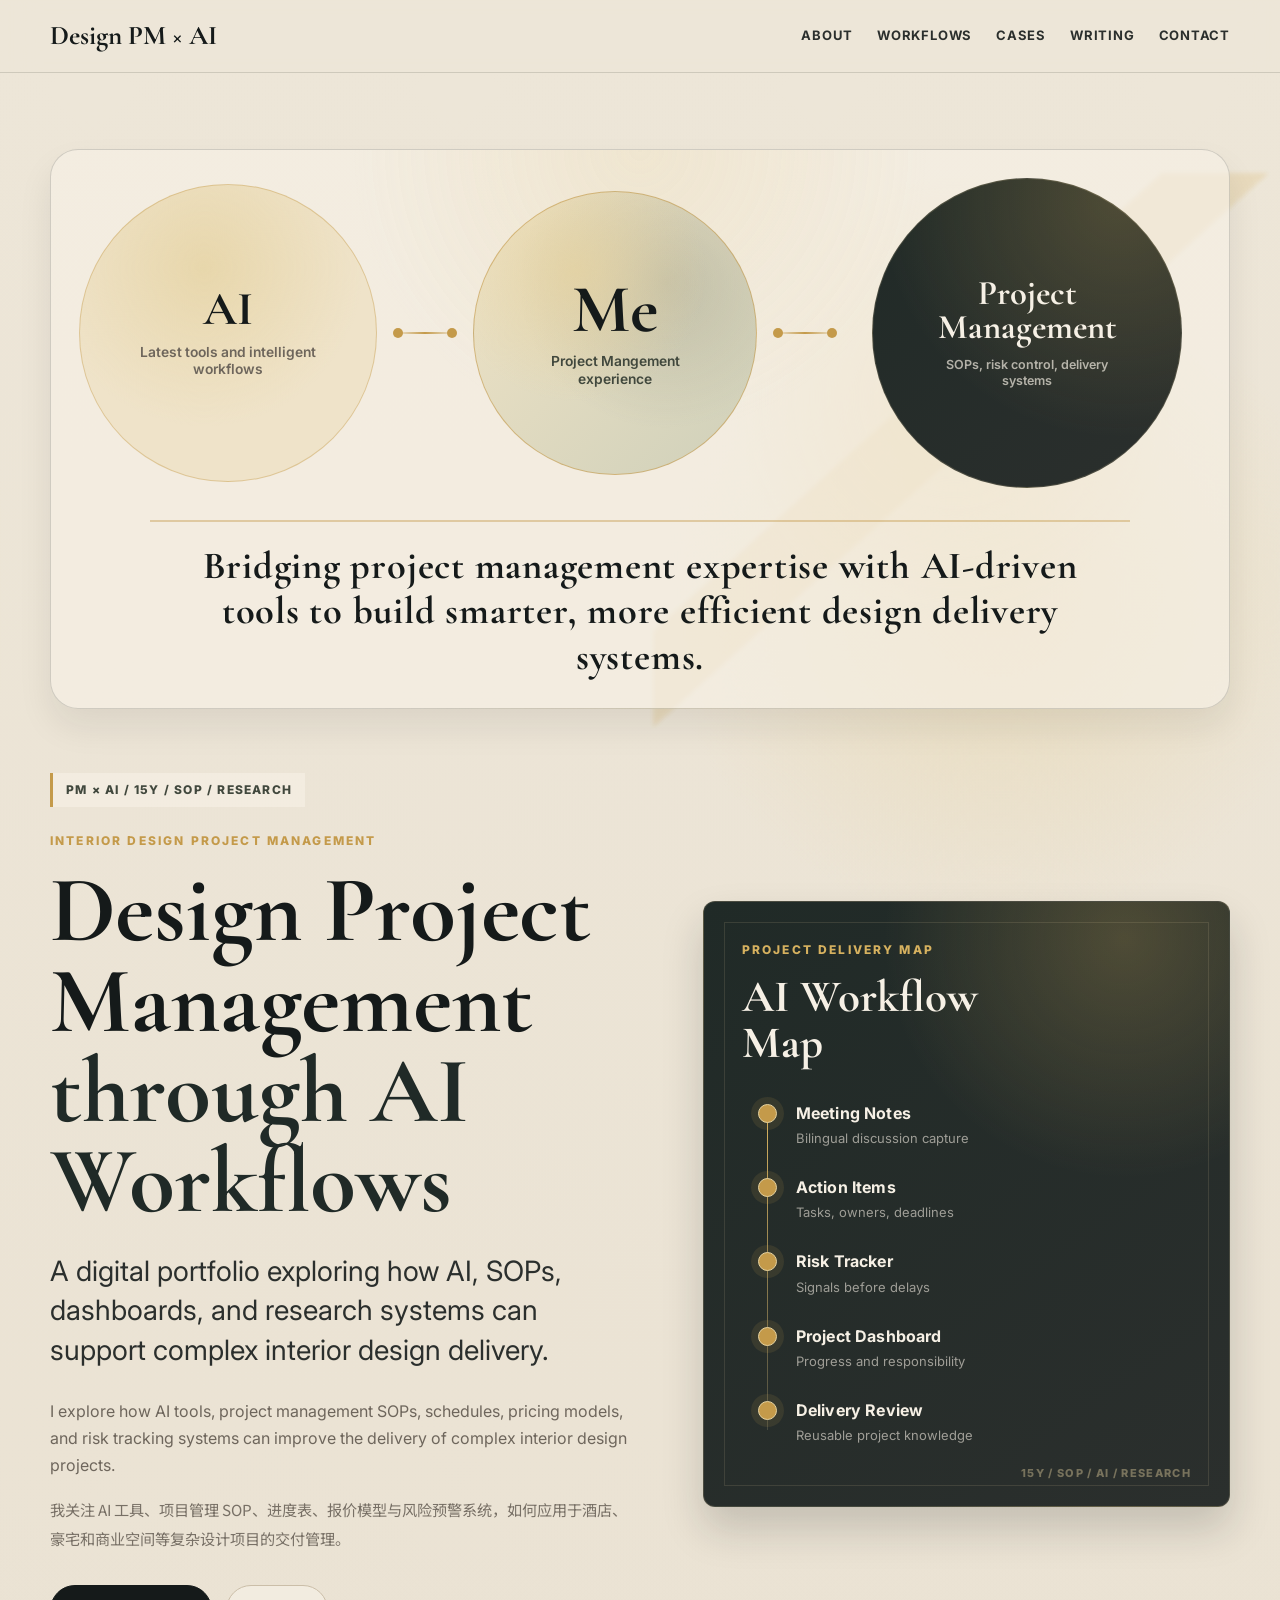
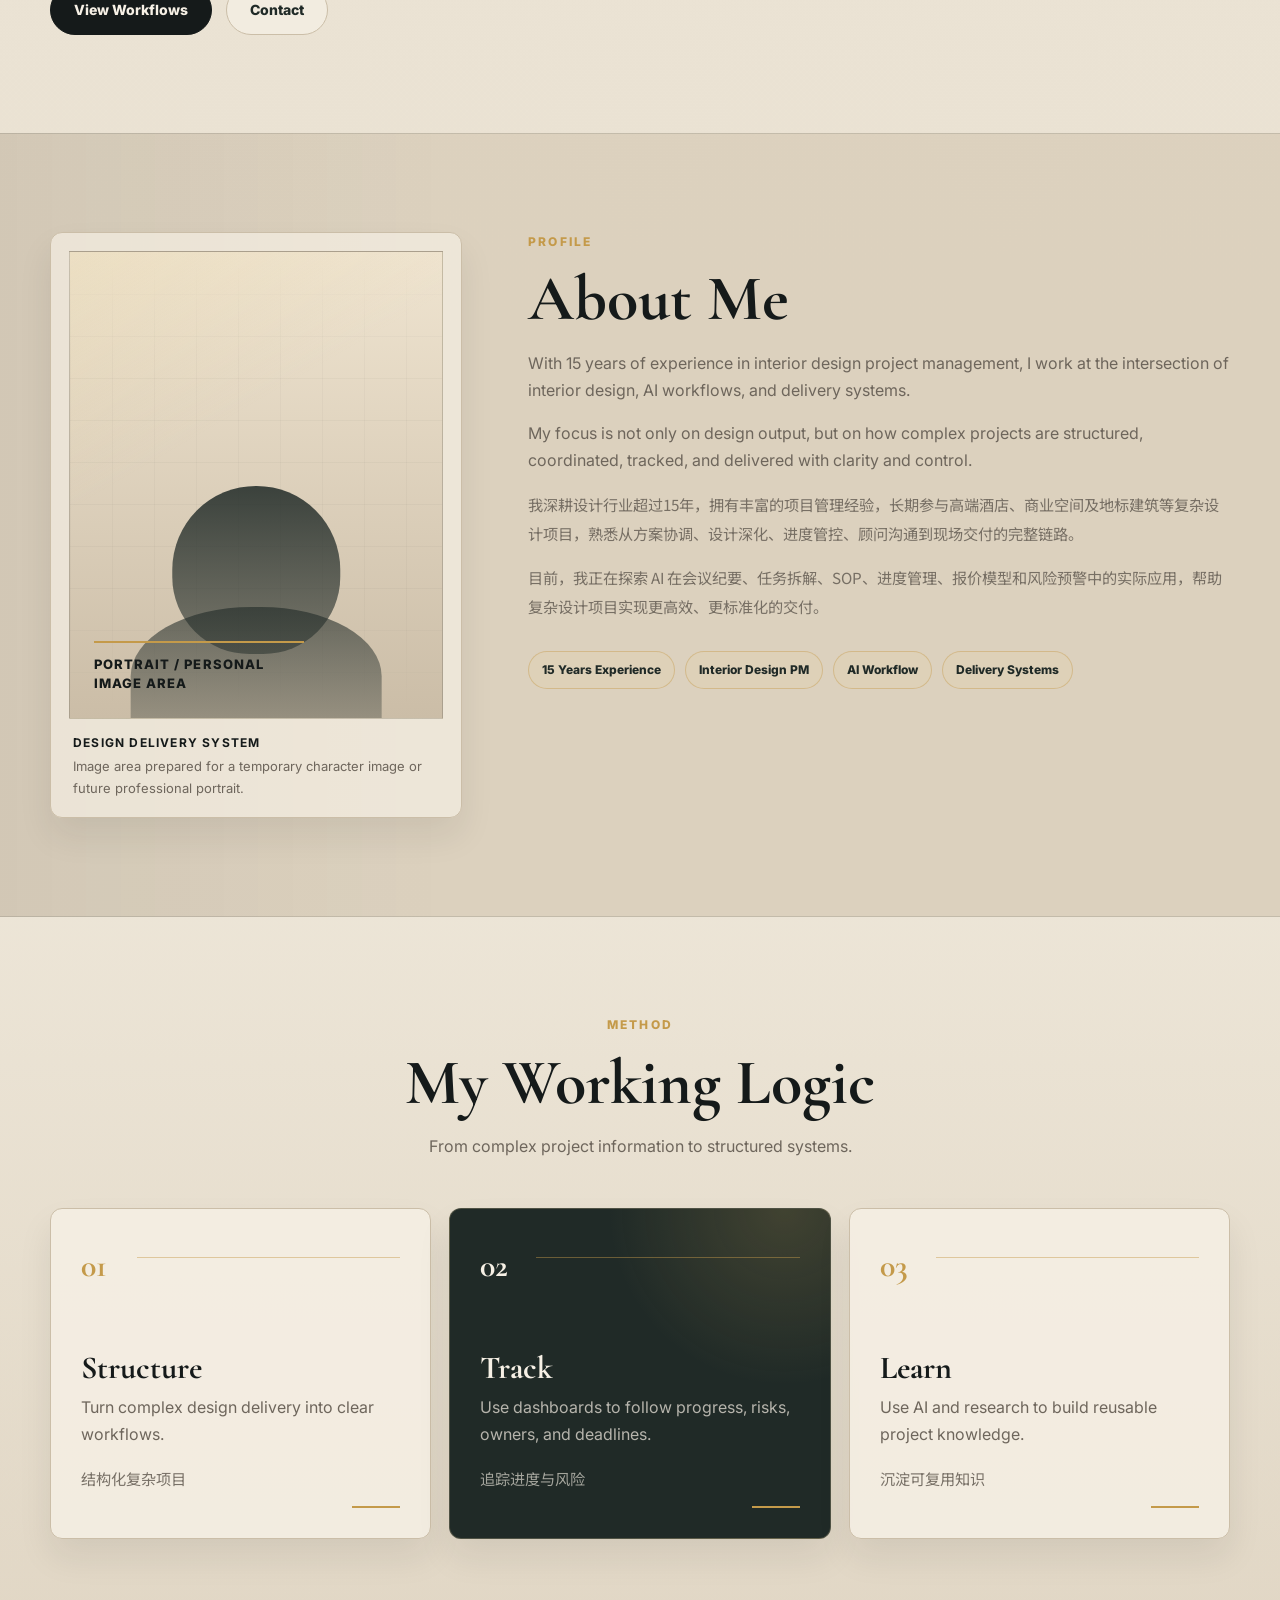
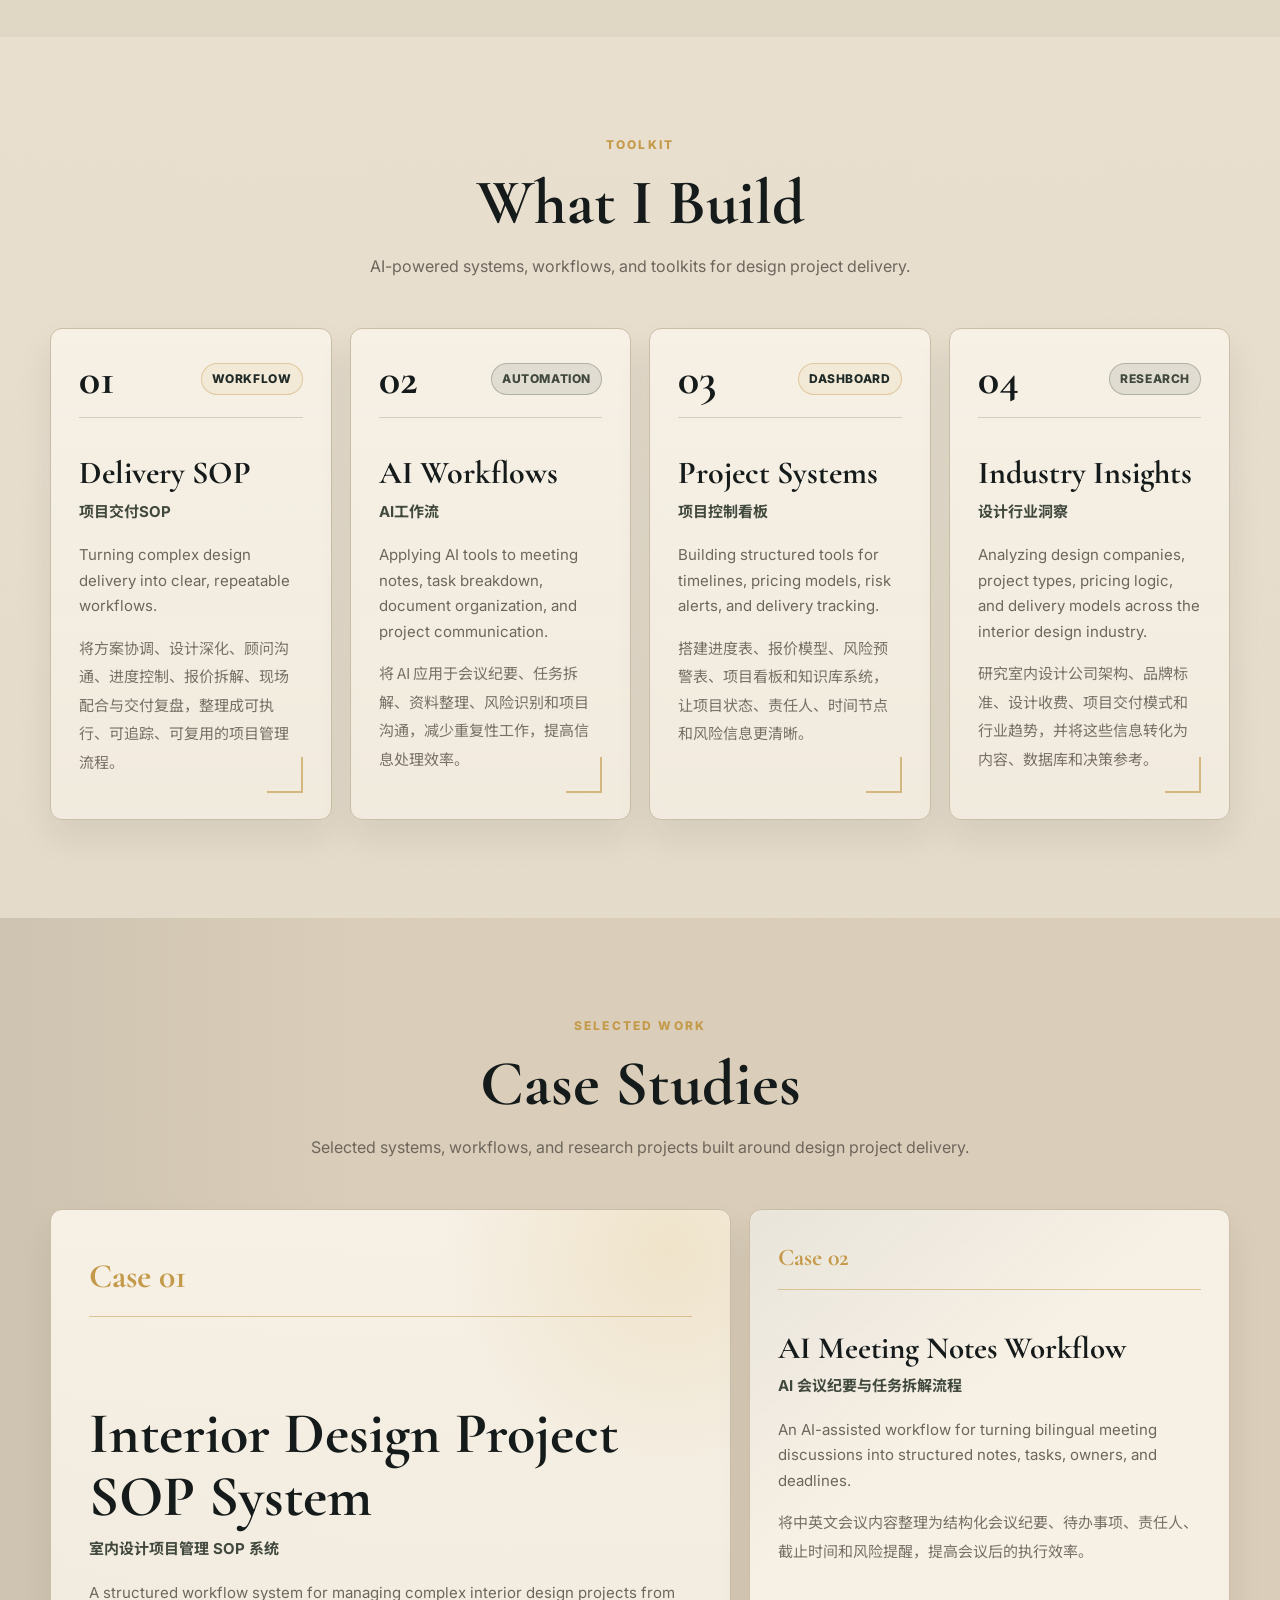
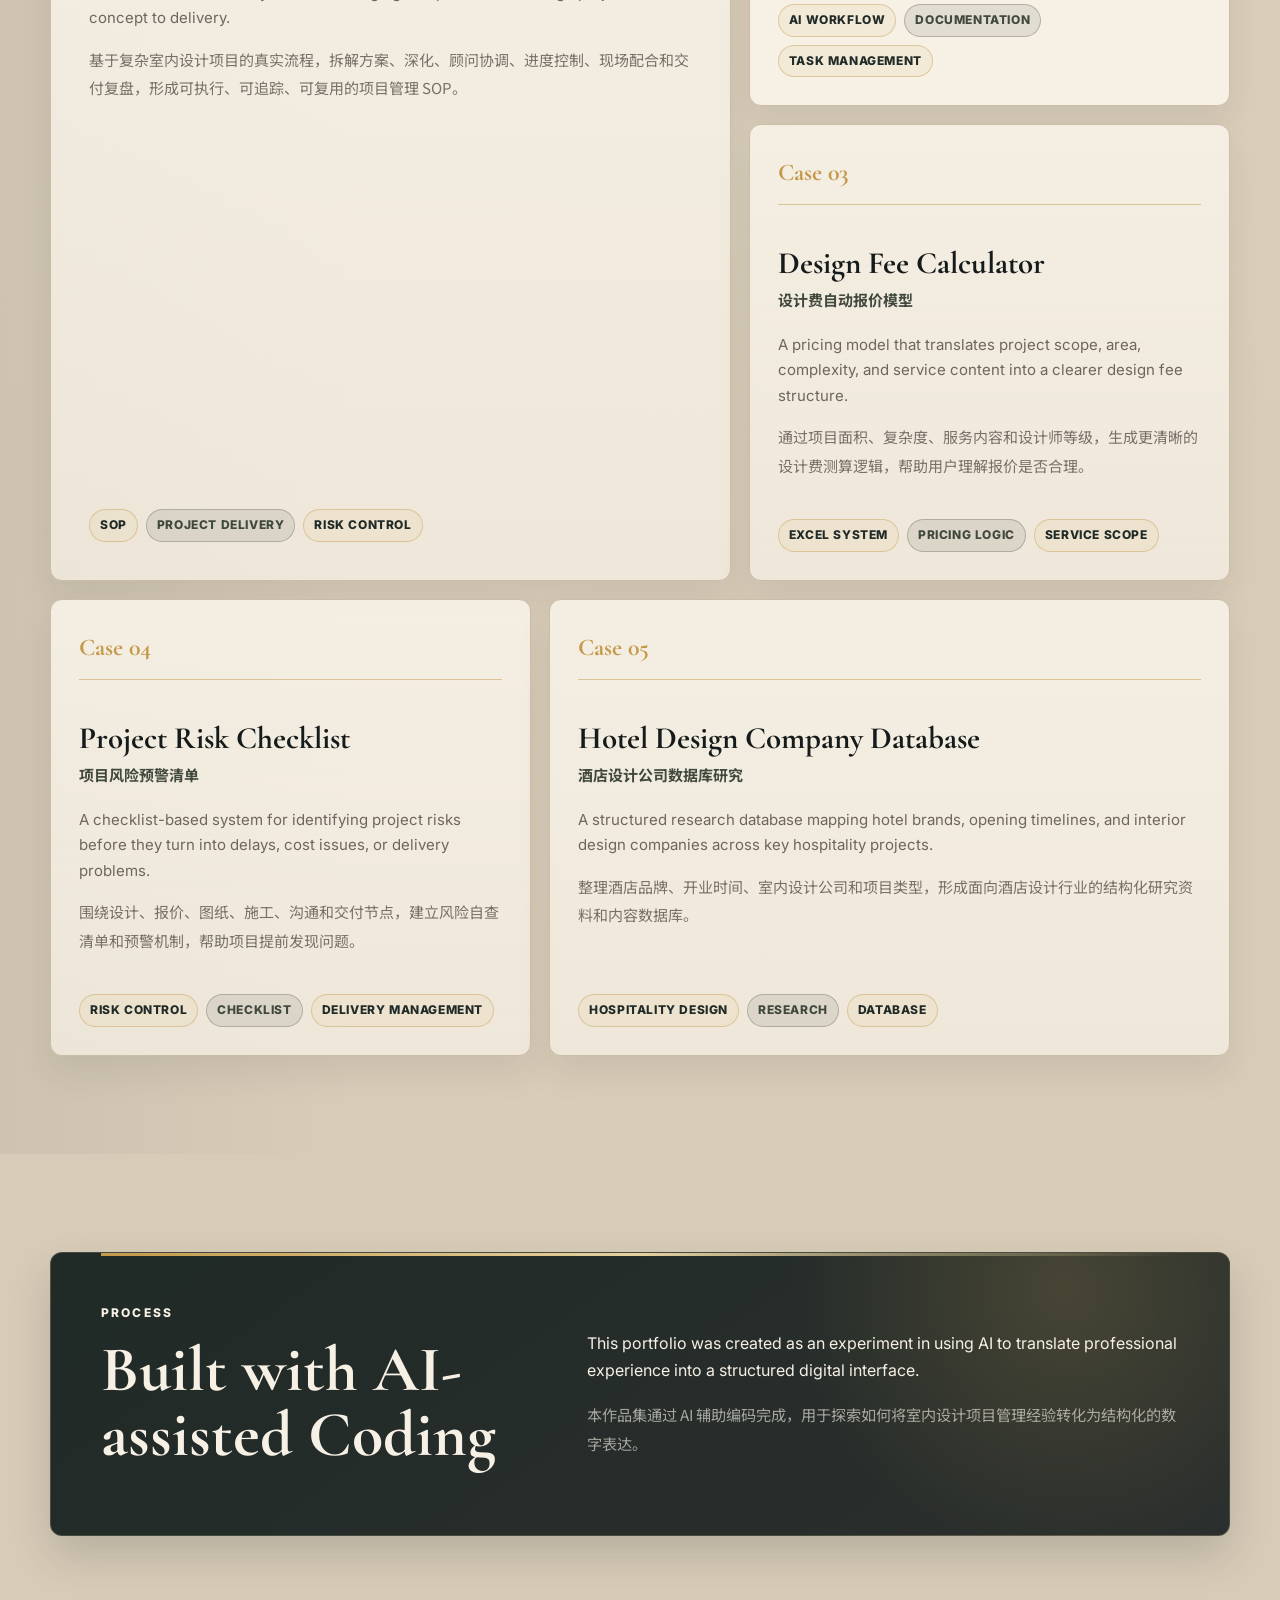
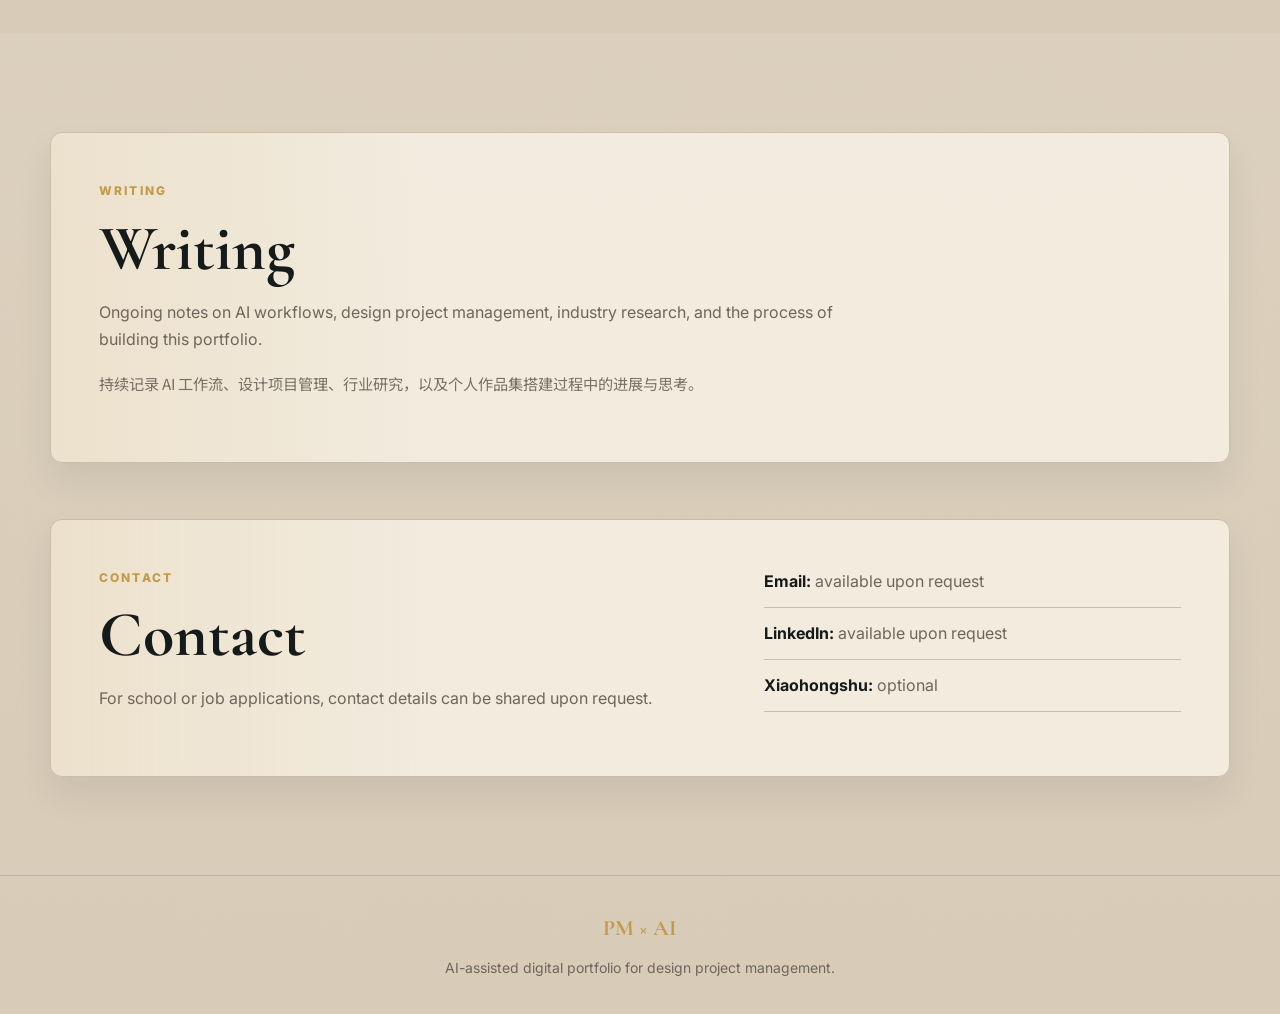
==== index.html @ f56b05ee "Initial portfolio website" ====
<!DOCTYPE html>
<html lang="en">
<head>
  <meta charset="UTF-8">
  <meta name="viewport" content="width=device-width, initial-scale=1.0">
  <title>Design Project Management through AI Workflows</title>
  <link rel="preconnect" href="https://fonts.googleapis.com">
  <link rel="preconnect" href="https://fonts.gstatic.com" crossorigin>
  <link href="https://fonts.googleapis.com/css2?family=Cormorant+Garamond:wght@500;600;700&family=Inter:wght@400;500;600&family=Noto+Sans+SC:wght@400;500;600&display=swap" rel="stylesheet">
  <link rel="stylesheet" href="style.css">
</head>
<body>
  <header class="site-header">
    <nav class="nav container" aria-label="Primary navigation">
      <a class="brand" href="#top">Design PM × AI</a>
      <div class="nav-links">
        <a href="#about">About</a>
        <a href="#workflows">Workflows</a>
        <a href="#cases">Cases</a>
        <a href="#writing">Writing</a>
        <a href="#contact">Contact</a>
      </div>
    </nav>
  </header>

  <main id="top">
    <section class="hero section">
      <div class="container hero-system-graphic" aria-label="Personal positioning diagram">
        <div class="system-node system-side">
          <span>AI</span>
          <small>Latest tools and intelligent workflows</small>
        </div>
        <div class="system-connector" aria-hidden="true"></div>
        <div class="system-node system-center">
          <span>Me</span>
          <small>Project Mangement experience</small>
        </div>
        <div class="system-connector" aria-hidden="true"></div>
        <div class="system-node system-side">
          <span>Project Management</span>
          <small>SOPs, risk control, delivery systems</small>
        </div>
        <p class="system-caption">Bridging project management expertise with AI-driven tools to build smarter, more efficient design delivery systems.</p>
      </div>

      <div class="container hero-grid">
        <div class="hero-copy">
          <div class="signature-mark">PM × AI / 15Y / SOP / Research</div>
          <p class="eyebrow">Interior Design Project Management</p>
          <h1>Design Project Management <span>through AI Workflows</span></h1>
          <p class="hero-subtitle">A digital portfolio exploring how AI, SOPs, dashboards, and research systems can support complex interior design delivery.</p>
          <p>
            I explore how AI tools, project management SOPs, schedules, pricing models, and risk tracking systems can improve the delivery of complex interior design projects.
          </p>
          <p class="cn-text">
            我关注 AI 工具、项目管理 SOP、进度表、报价模型与风险预警系统，如何应用于酒店、豪宅和商业空间等复杂设计项目的交付管理。
          </p>
          <div class="button-row">
            <a class="button primary" href="#workflows">View Workflows</a>
            <a class="button secondary" href="#contact">Contact</a>
          </div>
        </div>

        <aside class="workflow-map" aria-label="Project delivery workflow map">
          <div class="map-header">
            <p class="eyebrow">Project Delivery Map</p>
            <h2>AI Workflow Map</h2>
          </div>
          <ol class="map-steps">
            <li>
              <span class="map-dot"></span>
              <strong>Meeting Notes</strong>
              <small>Bilingual discussion capture</small>
            </li>
            <li>
              <span class="map-dot"></span>
              <strong>Action Items</strong>
              <small>Tasks, owners, deadlines</small>
            </li>
            <li>
              <span class="map-dot"></span>
              <strong>Risk Tracker</strong>
              <small>Signals before delays</small>
            </li>
            <li>
              <span class="map-dot"></span>
              <strong>Project Dashboard</strong>
              <small>Progress and responsibility</small>
            </li>
            <li>
              <span class="map-dot"></span>
              <strong>Delivery Review</strong>
              <small>Reusable project knowledge</small>
            </li>
          </ol>
        </aside>
      </div>
    </section>

    <section id="about" class="section about-section">
      <div class="container about-grid">
        <div class="portrait-card">
          <div class="portrait-placeholder" aria-label="Portrait placeholder">
            <div class="portrait-grid" aria-hidden="true"></div>
            <div class="portrait-silhouette" aria-hidden="true"></div>
            <span>Portrait / personal image area</span>
          </div>
          <p><strong>Design Delivery System</strong> Image area prepared for a temporary character image or future professional portrait.</p>
        </div>

        <div class="content-flow">
          <p class="eyebrow">Profile</p>
          <h2>About Me</h2>
          <p>
            With 15 years of experience in interior design project management, I work at the intersection of interior design, AI workflows, and delivery systems.
          </p>
          <p>
            My focus is not only on design output, but on how complex projects are structured, coordinated, tracked, and delivered with clarity and control.
          </p>
          <p class="cn-text">
            我深耕设计行业超过15年，拥有丰富的项目管理经验，长期参与高端酒店、商业空间及地标建筑等复杂设计项目，熟悉从方案协调、设计深化、进度管控、顾问沟通到现场交付的完整链路。
          </p>
          <p class="cn-text">
            目前，我正在探索 AI 在会议纪要、任务拆解、SOP、进度管理、报价模型和风险预警中的实际应用，帮助复杂设计项目实现更高效、更标准化的交付。
          </p>
          <div class="badge-row" aria-label="Professional focus areas">
            <span>15 Years Experience</span>
            <span>Interior Design PM</span>
            <span>AI Workflow</span>
            <span>Delivery Systems</span>
          </div>
        </div>
      </div>
    </section>

    <section class="section logic-section">
      <div class="container">
        <div class="section-heading">
          <p class="eyebrow">Method</p>
          <h2>My Working Logic</h2>
          <p>From complex project information to structured systems.</p>
        </div>

        <div class="logic-grid">
          <article class="logic-card">
            <span>01</span>
            <h3>Structure</h3>
            <p>Turn complex design delivery into clear workflows.</p>
            <p class="cn-text">结构化复杂项目</p>
          </article>

          <article class="logic-card">
            <span>02</span>
            <h3>Track</h3>
            <p>Use dashboards to follow progress, risks, owners, and deadlines.</p>
            <p class="cn-text">追踪进度与风险</p>
          </article>

          <article class="logic-card">
            <span>03</span>
            <h3>Learn</h3>
            <p>Use AI and research to build reusable project knowledge.</p>
            <p class="cn-text">沉淀可复用知识</p>
          </article>
        </div>
      </div>
    </section>

    <section id="workflows" class="section">
      <div class="container">
        <div class="section-heading">
          <p class="eyebrow">Toolkit</p>
          <h2>What I Build</h2>
          <p>AI-powered systems, workflows, and toolkits for design project delivery.</p>
        </div>

        <div class="toolkit-grid">
          <article class="tool-card">
            <div class="card-topline">
              <span class="card-number">01</span>
              <span class="category-tag">Workflow</span>
            </div>
            <h3>Delivery SOP</h3>
            <h4>项目交付SOP</h4>
            <p>Turning complex design delivery into clear, repeatable workflows.</p>
            <p class="cn-text">将方案协调、设计深化、顾问沟通、进度控制、报价拆解、现场配合与交付复盘，整理成可执行、可追踪、可复用的项目管理流程。</p>
          </article>

          <article class="tool-card">
            <div class="card-topline">
              <span class="card-number">02</span>
              <span class="category-tag olive-tag">Automation</span>
            </div>
            <h3>AI Workflows</h3>
            <h4>AI工作流</h4>
            <p>Applying AI tools to meeting notes, task breakdown, document organization, and project communication.</p>
            <p class="cn-text">将 AI 应用于会议纪要、任务拆解、资料整理、风险识别和项目沟通，减少重复性工作，提高信息处理效率。</p>
          </article>

          <article class="tool-card">
            <div class="card-topline">
              <span class="card-number">03</span>
              <span class="category-tag">Dashboard</span>
            </div>
            <h3>Project Systems</h3>
            <h4>项目控制看板</h4>
            <p>Building structured tools for timelines, pricing models, risk alerts, and delivery tracking.</p>
            <p class="cn-text">搭建进度表、报价模型、风险预警表、项目看板和知识库系统，让项目状态、责任人、时间节点和风险信息更清晰。</p>
          </article>

          <article class="tool-card">
            <div class="card-topline">
              <span class="card-number">04</span>
              <span class="category-tag olive-tag">Research</span>
            </div>
            <h3>Industry Insights</h3>
            <h4>设计行业洞察</h4>
            <p>Analyzing design companies, project types, pricing logic, and delivery models across the interior design industry.</p>
            <p class="cn-text">研究室内设计公司架构、品牌标准、设计收费、项目交付模式和行业趋势，并将这些信息转化为内容、数据库和决策参考。</p>
          </article>
        </div>
      </div>
    </section>

    <section id="cases" class="section case-section">
      <div class="container">
        <div class="section-heading">
          <p class="eyebrow">Selected Work</p>
          <h2>Case Studies</h2>
          <p>Selected systems, workflows, and research projects built around design project delivery.</p>
        </div>

        <div class="case-grid">
          <article class="case-card case-large">
            <span class="case-number">Case 01</span>
            <h3>Interior Design Project SOP System</h3>
            <h4>室内设计项目管理 SOP 系统</h4>
            <p>A structured workflow system for managing complex interior design projects from concept to delivery.</p>
            <p class="cn-text">基于复杂室内设计项目的真实流程，拆解方案、深化、顾问协调、进度控制、现场配合和交付复盘，形成可执行、可追踪、可复用的项目管理 SOP。</p>
            <div class="focus-tags">
              <span>SOP</span>
              <span>Project Delivery</span>
              <span>Risk Control</span>
            </div>
          </article>

          <article class="case-card case-tall">
            <span class="case-number">Case 02</span>
            <h3>AI Meeting Notes Workflow</h3>
            <h4>AI 会议纪要与任务拆解流程</h4>
            <p>An AI-assisted workflow for turning bilingual meeting discussions into structured notes, tasks, owners, and deadlines.</p>
            <p class="cn-text">将中英文会议内容整理为结构化会议纪要、待办事项、责任人、截止时间和风险提醒，提高会议后的执行效率。</p>
            <div class="focus-tags">
              <span>AI Workflow</span>
              <span>Documentation</span>
              <span>Task Management</span>
            </div>
          </article>

          <article class="case-card">
            <span class="case-number">Case 03</span>
            <h3>Design Fee Calculator</h3>
            <h4>设计费自动报价模型</h4>
            <p>A pricing model that translates project scope, area, complexity, and service content into a clearer design fee structure.</p>
            <p class="cn-text">通过项目面积、复杂度、服务内容和设计师等级，生成更清晰的设计费测算逻辑，帮助用户理解报价是否合理。</p>
            <div class="focus-tags">
              <span>Excel System</span>
              <span>Pricing Logic</span>
              <span>Service Scope</span>
            </div>
          </article>

          <article class="case-card">
            <span class="case-number">Case 04</span>
            <h3>Project Risk Checklist</h3>
            <h4>项目风险预警清单</h4>
            <p>A checklist-based system for identifying project risks before they turn into delays, cost issues, or delivery problems.</p>
            <p class="cn-text">围绕设计、报价、图纸、施工、沟通和交付节点，建立风险自查清单和预警机制，帮助项目提前发现问题。</p>
            <div class="focus-tags">
              <span>Risk Control</span>
              <span>Checklist</span>
              <span>Delivery Management</span>
            </div>
          </article>

          <article class="case-card">
            <span class="case-number">Case 05</span>
            <h3>Hotel Design Company Database</h3>
            <h4>酒店设计公司数据库研究</h4>
            <p>A structured research database mapping hotel brands, opening timelines, and interior design companies across key hospitality projects.</p>
            <p class="cn-text">整理酒店品牌、开业时间、室内设计公司和项目类型，形成面向酒店设计行业的结构化研究资料和内容数据库。</p>
            <div class="focus-tags">
              <span>Hospitality Design</span>
              <span>Research</span>
              <span>Database</span>
            </div>
          </article>
        </div>
      </div>
    </section>

    <section class="section ai-built-section">
      <div class="container ai-built-panel">
        <div class="accent-line" aria-hidden="true"></div>
        <div>
          <p class="eyebrow">Process</p>
          <h2>Built with AI-assisted Coding</h2>
        </div>
        <div class="content-flow">
          <p>This portfolio was created as an experiment in using AI to translate professional experience into a structured digital interface.</p>
          <p class="cn-text">本作品集通过 AI 辅助编码完成，用于探索如何将室内设计项目管理经验转化为结构化的数字表达。</p>
        </div>
      </div>
    </section>

    <section id="writing" class="section writing-section">
      <div class="container writing-panel">
        <div class="section-heading align-left">
          <p class="eyebrow">Writing</p>
          <h2>Writing</h2>
          <p>Ongoing notes on AI workflows, design project management, industry research, and the process of building this portfolio.</p>
          <p class="cn-text">持续记录 AI 工作流、设计项目管理、行业研究，以及个人作品集搭建过程中的进展与思考。</p>
        </div>
      </div>
    </section>

    <section id="contact" class="section contact-section">
      <div class="container contact-panel">
        <div class="section-heading align-left">
          <p class="eyebrow">Contact</p>
          <h2>Contact</h2>
          <p class="contact-note">For school or job applications, contact details can be shared upon request.</p>
        </div>
        <div class="contact-list" aria-label="Contact placeholders">
          <p><strong>Email:</strong> available upon request</p>
          <p><strong>LinkedIn:</strong> available upon request</p>
          <p><strong>Xiaohongshu:</strong> optional</p>
        </div>
      </div>
    </section>
  </main>

  <footer class="site-footer">
    <div class="container">
      <span class="footer-mark">PM × AI</span>
      <p>AI-assisted digital portfolio for design project management.</p>
    </div>
  </footer>

  <script src="script.js"></script>
</body>
</html>
---- style.css ----
:root {
  --sand-bg: #ede6d8;
  --sand-section: #d8ccb8;
  --sand-card: #f6f0e5;
  --sand-border: #cbbea8;
  --ink-black: #151a1a;
  --ink-green: #202a27;
  --graphite: #2b2f2d;
  --text-muted: #6e665c;
  --mountain-gold: #c49a4a;
  --sunlit-gold: #d6b15f;
  --pale-gold: #e5d2a0;
  --olive: #6e7463;
  --dark-olive: #41483d;
  --shadow-soft: 0 18px 34px rgba(21, 26, 26, 0.08);
  --heading-font: "Cormorant Garamond", "Noto Serif SC", Georgia, serif;
  --body-font: "Inter", "Noto Sans SC", system-ui, -apple-system, BlinkMacSystemFont, "Segoe UI", sans-serif;
}

* {
  box-sizing: border-box;
}

html {
  scroll-behavior: smooth;
}

body {
  margin: 0;
  overflow-x: hidden;
  background:
    radial-gradient(circle at 78% 8%, rgba(229, 210, 160, 0.48), transparent 21rem),
    linear-gradient(180deg, var(--sand-bg) 0%, #e8dfcf 44%, var(--sand-section) 100%);
  color: var(--ink-black);
  font-family: var(--body-font);
  font-size: 16px;
  line-height: 1.7;
}

a {
  color: inherit;
  text-decoration: none;
}

.container {
  width: min(1180px, calc(100% - 40px));
  margin: 0 auto;
}

.site-header {
  position: sticky;
  top: 0;
  z-index: 20;
  background: rgba(237, 230, 216, 0.88);
  border-bottom: 1px solid rgba(21, 26, 26, 0.14);
  backdrop-filter: blur(18px);
}

.nav {
  display: flex;
  align-items: center;
  justify-content: space-between;
  gap: 24px;
  min-height: 72px;
}

.brand {
  color: var(--ink-black);
  font-family: var(--heading-font);
  font-size: 27px;
  font-weight: 700;
}

.nav-links {
  display: flex;
  flex-wrap: wrap;
  justify-content: flex-end;
  gap: 8px 24px;
  color: var(--graphite);
  font-size: 13px;
  font-weight: 700;
  text-transform: uppercase;
  letter-spacing: 0.06em;
}

.nav-links a {
  border-bottom: 1px solid transparent;
  transition: color 180ms ease, border-color 180ms ease;
}

.nav-links a:hover {
  color: var(--ink-black);
  border-color: var(--mountain-gold);
}

.section {
  padding: 98px 0;
}

.hero {
  position: relative;
  min-height: calc(100vh - 72px);
  display: grid;
  align-items: center;
  padding-top: 76px;
  isolation: isolate;
}

/* Subtle mountain-light signature without relying on image assets. */
.hero::before {
  content: "";
  position: absolute;
  right: max(-8vw, -90px);
  top: 6%;
  z-index: -1;
  width: min(56vw, 760px);
  height: min(44vw, 560px);
  background:
    linear-gradient(138deg, transparent 0 38%, rgba(214, 177, 95, 0.24) 38% 46%, transparent 46%),
    radial-gradient(circle at 42% 40%, rgba(229, 210, 160, 0.58), transparent 42%);
  filter: blur(2px);
  opacity: 0.9;
}

.hero-grid {
  display: grid;
  grid-template-columns: minmax(0, 1.05fr) minmax(340px, 0.95fr);
  gap: 70px;
  align-items: center;
}

.hero-system-graphic {
  display: grid;
  grid-template-columns: minmax(230px, 0.9fr) minmax(64px, 0.18fr) minmax(260px, 0.86fr) minmax(64px, 0.18fr) minmax(310px, 1.05fr);
  gap: 16px;
  align-items: center;
  margin-bottom: 64px;
  padding: 28px;
  border: 1px solid rgba(21, 26, 26, 0.16);
  border-radius: 28px;
  background:
    radial-gradient(circle at 50% 0%, rgba(229, 210, 160, 0.26), transparent 18rem),
    rgba(246, 240, 229, 0.66);
  box-shadow: var(--shadow-soft);
}

.system-node {
  width: 100%;
  max-width: 310px;
  aspect-ratio: 1;
  justify-self: center;
  display: grid;
  align-content: center;
  justify-items: center;
  padding: 30px;
  border: 1px solid rgba(203, 190, 168, 0.92);
  border-radius: 50%;
  background: rgba(237, 230, 216, 0.68);
  text-align: center;
}

.system-side:first-child {
  border-color: rgba(196, 154, 74, 0.4);
  background:
    radial-gradient(circle at 42% 28%, rgba(229, 210, 160, 0.72), transparent 58%),
    #efe3c9;
}

.system-side:nth-of-type(5) {
  border-color: rgba(229, 210, 160, 0.18);
  background:
    radial-gradient(circle at 80% 6%, rgba(214, 177, 95, 0.24), transparent 15rem),
    linear-gradient(145deg, var(--ink-green), var(--graphite));
}

.system-node span {
  display: block;
  max-width: 100%;
  margin-bottom: 12px;
  color: var(--ink-black);
  font-family: var(--heading-font);
  font-size: clamp(38px, 3.7vw, 58px);
  font-weight: 700;
  line-height: 0.95;
  overflow-wrap: normal;
  word-break: keep-all;
}

.system-node small {
  display: block;
  max-width: 195px;
  color: var(--text-muted);
  font-size: clamp(12px, 1.08vw, 14px);
  font-weight: 600;
  line-height: 1.3;
  overflow-wrap: normal;
  word-break: normal;
}

.system-side:nth-of-type(5) span {
  max-width: 252px;
  color: var(--sand-card);
  font-size: clamp(33px, 2.7vw, 42px);
  line-height: 0.98;
}

.system-side:nth-of-type(5) small {
  max-width: 214px;
  color: rgba(246, 240, 229, 0.68);
  font-size: clamp(11px, 0.98vw, 13px);
  line-height: 1.28;
}

.system-center {
  max-width: 322px;
  display: grid;
  align-content: center;
  border-color: rgba(196, 154, 74, 0.58);
  border-radius: 50%;
  background:
    radial-gradient(circle at 36% 28%, rgba(229, 210, 160, 0.78), transparent 48%),
    radial-gradient(circle at 68% 32%, rgba(110, 116, 99, 0.26), transparent 54%),
    linear-gradient(135deg, #f1e4c6, #cfd0ba);
  text-align: center;
}

.system-center span {
  color: var(--ink-black);
  font-size: clamp(56px, 5.3vw, 78px);
}

.system-center small {
  color: var(--dark-olive);
}

.system-connector {
  position: relative;
  height: 2px;
  background: linear-gradient(90deg, transparent, var(--mountain-gold), transparent);
}

.system-connector::before,
.system-connector::after {
  content: "";
  position: absolute;
  top: 50%;
  width: 10px;
  height: 10px;
  border-radius: 999px;
  background: var(--mountain-gold);
  transform: translateY(-50%);
}

.system-connector::before {
  left: 0;
}

.system-connector::after {
  right: 0;
}

.system-caption {
  grid-column: 1 / -1;
  max-width: 980px;
  margin: 16px auto 0;
  padding: 22px 18px 0;
  border-top: 2px solid rgba(196, 154, 74, 0.42);
  color: var(--ink-black);
  font-family: var(--heading-font);
  font-size: clamp(26px, 3vw, 40px);
  font-weight: 700;
  letter-spacing: 0.02em;
  line-height: 1.18;
  text-align: center;
}

.signature-mark {
  display: inline-flex;
  align-items: center;
  min-height: 34px;
  margin-bottom: 24px;
  padding: 6px 13px;
  border-left: 3px solid var(--mountain-gold);
  background: rgba(246, 240, 229, 0.68);
  color: var(--dark-olive);
  font-size: 12px;
  font-weight: 800;
  letter-spacing: 0.1em;
  text-transform: uppercase;
}

.eyebrow {
  margin: 0 0 14px;
  color: var(--mountain-gold);
  font-size: 12px;
  font-weight: 800;
  letter-spacing: 0.18em;
  text-transform: uppercase;
}

h1,
h2,
h3,
h4,
p {
  margin-top: 0;
}

h1,
h2,
h3 {
  color: var(--ink-black);
  font-family: var(--heading-font);
  letter-spacing: 0;
}

h1 {
  max-width: 760px;
  margin-bottom: 26px;
  font-size: clamp(56px, 7.4vw, 94px);
  font-weight: 700;
  line-height: 0.96;
}

h1 span {
  display: block;
  color: var(--ink-green);
}

h2 {
  margin-bottom: 18px;
  font-size: clamp(42px, 5vw, 68px);
  font-weight: 700;
  line-height: 1.02;
}

h3 {
  margin-bottom: 8px;
  font-size: 32px;
  font-weight: 700;
  line-height: 1.08;
}

h4 {
  margin-bottom: 18px;
  color: var(--dark-olive);
  font-size: 15px;
  font-weight: 700;
}

p {
  color: var(--text-muted);
}

.hero-copy > p {
  max-width: 705px;
}

.hero-subtitle {
  color: var(--graphite);
  font-size: clamp(20px, 2.2vw, 28px);
  line-height: 1.4;
}

.cn-text {
  color: rgba(110, 102, 92, 0.92);
  font-family: "Noto Sans SC", var(--body-font);
  font-size: 0.95rem;
  line-height: 1.9;
}

.button-row {
  display: flex;
  flex-wrap: wrap;
  gap: 14px;
  margin-top: 32px;
}

.button {
  display: inline-flex;
  align-items: center;
  justify-content: center;
  min-height: 48px;
  padding: 12px 23px;
  border: 1px solid var(--sand-border);
  border-radius: 999px;
  font-size: 14px;
  font-weight: 800;
  transition: transform 180ms ease, background 180ms ease, border-color 180ms ease, color 180ms ease;
}

.button:hover {
  transform: translateY(-2px);
}

.button.primary {
  background: var(--ink-black);
  border-color: var(--ink-black);
  color: var(--sand-card);
}

.button.secondary {
  background: rgba(246, 240, 229, 0.72);
  color: var(--ink-green);
}

.button.secondary:hover {
  background: var(--sand-card);
  border-color: var(--mountain-gold);
}

.workflow-map,
.portrait-card,
.logic-card,
.tool-card,
.case-card,
.writing-panel,
.contact-panel,
.ai-built-panel {
  border: 1px solid var(--sand-border);
  background: rgba(246, 240, 229, 0.84);
  box-shadow: var(--shadow-soft);
}

.workflow-map {
  position: relative;
  padding: 38px;
  border-color: rgba(229, 210, 160, 0.18);
  border-radius: 12px;
  background:
    radial-gradient(circle at 80% 6%, rgba(214, 177, 95, 0.24), transparent 15rem),
    linear-gradient(145deg, var(--ink-green), var(--graphite));
  box-shadow: 0 22px 42px rgba(21, 26, 26, 0.18);
  overflow: hidden;
}

.workflow-map::before {
  content: "";
  position: absolute;
  inset: 20px;
  border: 1px solid rgba(229, 210, 160, 0.13);
  pointer-events: none;
}

.workflow-map::after {
  content: "15Y / SOP / AI / Research";
  position: absolute;
  right: 38px;
  bottom: 24px;
  color: rgba(229, 210, 160, 0.42);
  font-size: 11px;
  font-weight: 800;
  letter-spacing: 0.12em;
  text-transform: uppercase;
}

.workflow-map .eyebrow {
  color: var(--sunlit-gold);
}

.map-header h2 {
  max-width: 320px;
  margin-bottom: 34px;
  color: var(--sand-card);
  font-size: 45px;
}

.map-steps {
  position: relative;
  display: grid;
  gap: 0;
  margin: 0;
  padding: 0 0 22px 16px;
  list-style: none;
}

.map-steps::before {
  content: "";
  position: absolute;
  top: 19px;
  bottom: 38px;
  left: 25px;
  width: 1px;
  background: linear-gradient(180deg, var(--sunlit-gold), rgba(229, 210, 160, 0.18));
}

.map-steps li {
  position: relative;
  display: grid;
  grid-template-columns: 20px 1fr;
  column-gap: 18px;
  padding: 0 0 25px;
}

.map-steps li:last-child {
  padding-bottom: 0;
}

.map-dot {
  position: relative;
  z-index: 1;
  width: 19px;
  height: 19px;
  margin-top: 4px;
  border: 1px solid var(--pale-gold);
  border-radius: 999px;
  background: var(--mountain-gold);
  box-shadow: 0 0 0 7px rgba(196, 154, 74, 0.12);
}

.map-steps strong {
  color: var(--sand-card);
  font-size: 16px;
  letter-spacing: 0.01em;
}

.map-steps small {
  grid-column: 2;
  color: rgba(246, 240, 229, 0.58);
  font-size: 13px;
}

.about-section {
  position: relative;
  background:
    linear-gradient(90deg, rgba(21, 26, 26, 0.05), transparent 35%),
    rgba(216, 204, 184, 0.74);
  border-top: 1px solid rgba(21, 26, 26, 0.12);
  border-bottom: 1px solid rgba(21, 26, 26, 0.12);
}

.about-grid {
  display: grid;
  grid-template-columns: minmax(260px, 0.74fr) minmax(0, 1.26fr);
  gap: 66px;
  align-items: start;
}

.portrait-card {
  padding: 18px;
  border-radius: 12px;
  background: rgba(246, 240, 229, 0.68);
}

.portrait-placeholder {
  position: relative;
  display: grid;
  place-items: end start;
  aspect-ratio: 4 / 5;
  min-height: 380px;
  padding: 24px;
  border: 1px solid rgba(21, 26, 26, 0.18);
  background:
    linear-gradient(150deg, rgba(229, 210, 160, 0.28), transparent 38%),
    linear-gradient(180deg, #efe4d0, #cbbda7);
  overflow: hidden;
}

.portrait-grid {
  position: absolute;
  inset: 0;
  background:
    linear-gradient(rgba(21, 26, 26, 0.08) 1px, transparent 1px),
    linear-gradient(90deg, rgba(21, 26, 26, 0.07) 1px, transparent 1px);
  background-size: 42px 42px;
  mask-image: linear-gradient(180deg, transparent 0%, #000 24%, #000 74%, transparent 100%);
  opacity: 0.42;
}

.portrait-silhouette {
  position: absolute;
  left: 50%;
  bottom: 64px;
  width: 45%;
  aspect-ratio: 1;
  border-radius: 50% 50% 46% 46%;
  background: linear-gradient(180deg, rgba(32, 42, 39, 0.86), rgba(32, 42, 39, 0.5));
  transform: translateX(-50%);
}

.portrait-silhouette::after {
  content: "";
  position: absolute;
  left: 50%;
  top: 72%;
  width: 150%;
  height: 86%;
  border-radius: 48% 48% 0 0;
  background: linear-gradient(180deg, rgba(32, 42, 39, 0.62), rgba(32, 42, 39, 0.22));
  transform: translateX(-50%);
}

.portrait-placeholder span {
  position: relative;
  z-index: 1;
  max-width: 210px;
  padding-top: 12px;
  border-top: 2px solid var(--mountain-gold);
  color: var(--ink-black);
  font-size: 13px;
  font-weight: 800;
  letter-spacing: 0.08em;
  line-height: 1.5;
  text-transform: uppercase;
}

.portrait-card p {
  margin: 14px 4px 0;
  font-size: 13px;
}

.portrait-card strong {
  display: block;
  margin-bottom: 2px;
  color: var(--ink-black);
  font-size: 12px;
  letter-spacing: 0.1em;
  text-transform: uppercase;
}

.content-flow p:last-of-type {
  margin-bottom: 0;
}

.badge-row {
  display: flex;
  flex-wrap: wrap;
  gap: 10px;
  margin-top: 30px;
}

.badge-row span,
.category-tag,
.focus-tags span {
  border: 1px solid rgba(196, 154, 74, 0.42);
  background: rgba(229, 210, 160, 0.2);
  color: var(--ink-green);
  font-size: 12px;
  font-weight: 800;
}

.badge-row span {
  padding: 8px 13px;
  border-radius: 999px;
}

.section-heading {
  max-width: 740px;
  margin: 0 auto 48px;
  text-align: center;
}

.section-heading.align-left {
  margin: 0;
  text-align: left;
}

.logic-section {
  background:
    linear-gradient(180deg, rgba(237, 230, 216, 0.78), rgba(216, 204, 184, 0.44));
}

.logic-grid {
  display: grid;
  grid-template-columns: repeat(3, minmax(0, 1fr));
  gap: 18px;
}

.logic-card {
  position: relative;
  min-height: 255px;
  padding: 30px;
  border-radius: 12px;
  overflow: hidden;
  transition: transform 180ms ease, background 180ms ease, border-color 180ms ease;
}

.logic-card::before {
  content: "";
  position: absolute;
  top: 48px;
  right: 30px;
  left: 86px;
  height: 1px;
  background: rgba(196, 154, 74, 0.46);
}

.logic-card::after {
  content: "";
  position: absolute;
  right: 30px;
  bottom: 30px;
  width: 48px;
  height: 2px;
  background: var(--mountain-gold);
}

.logic-card:nth-child(2) {
  background:
    radial-gradient(circle at 88% 0%, rgba(214, 177, 95, 0.18), transparent 11rem),
    var(--ink-green);
  border-color: rgba(229, 210, 160, 0.24);
}

.logic-card:nth-child(2) h3,
.logic-card:nth-child(2) span {
  color: var(--sand-card);
}

.logic-card:nth-child(2) p {
  color: rgba(246, 240, 229, 0.7);
}

.logic-card:nth-child(2) .cn-text {
  color: rgba(246, 240, 229, 0.62);
}

.logic-card span,
.card-number,
.case-number {
  color: var(--mountain-gold);
  font-family: var(--heading-font);
  font-weight: 700;
}

.logic-card span {
  display: block;
  margin-bottom: 58px;
  font-size: 32px;
}

.toolkit-grid {
  display: grid;
  grid-template-columns: repeat(4, minmax(0, 1fr));
  gap: 18px;
}

.tool-card {
  position: relative;
  min-height: 452px;
  padding: 28px;
  border-radius: 12px;
  background: linear-gradient(180deg, var(--sand-card), rgba(246, 240, 229, 0.72));
  overflow: hidden;
  transition: transform 180ms ease, background 180ms ease, border-color 180ms ease;
}

.tool-card::after {
  content: "";
  position: absolute;
  right: 28px;
  bottom: 26px;
  width: 34px;
  height: 34px;
  border-right: 2px solid rgba(196, 154, 74, 0.64);
  border-bottom: 2px solid rgba(196, 154, 74, 0.64);
}

.tool-card:hover,
.case-card:hover,
.logic-card:hover {
  transform: translateY(-4px);
  border-color: rgba(196, 154, 74, 0.56);
}

.card-topline {
  display: flex;
  align-items: center;
  justify-content: space-between;
  gap: 16px;
  margin-bottom: 38px;
  padding-bottom: 16px;
  border-bottom: 1px solid rgba(21, 26, 26, 0.16);
}

.card-number {
  color: var(--ink-black);
  font-size: 44px;
  line-height: 1;
}

.category-tag,
.focus-tags span {
  display: inline-flex;
  align-items: center;
  min-height: 29px;
  padding: 5px 10px;
  border-radius: 999px;
  text-transform: uppercase;
  letter-spacing: 0.05em;
}

.olive-tag,
.focus-tags span:nth-child(even) {
  border-color: rgba(110, 116, 99, 0.42);
  background: rgba(110, 116, 99, 0.15);
  color: var(--dark-olive);
}

.tool-card p {
  font-size: 15px;
}

.case-section {
  background:
    linear-gradient(90deg, rgba(21, 26, 26, 0.06), transparent 28%),
    rgba(216, 204, 184, 0.82);
}

.case-grid {
  display: grid;
  grid-template-columns: repeat(12, minmax(0, 1fr));
  grid-auto-flow: dense;
  gap: 18px;
  align-items: stretch;
}

.case-card {
  grid-column: span 4;
  display: flex;
  flex-direction: column;
  min-height: 390px;
  padding: 28px;
  border-radius: 12px;
  background:
    linear-gradient(180deg, rgba(246, 240, 229, 0.95), rgba(246, 240, 229, 0.74));
  transition: transform 180ms ease, border-color 180ms ease;
}

.case-large {
  grid-column: span 7;
  grid-row: span 2;
  min-height: 560px;
  padding: 38px;
  background:
    radial-gradient(circle at 91% 4%, rgba(214, 177, 95, 0.2), transparent 14rem),
    linear-gradient(180deg, var(--sand-card), rgba(246, 240, 229, 0.74));
}

.case-tall {
  grid-column: span 5;
  min-height: 360px;
  background:
    linear-gradient(140deg, rgba(32, 42, 39, 0.06), transparent 42%),
    var(--sand-card);
}

.case-card:nth-child(3),
.case-card:nth-child(4),
.case-card:nth-child(5) {
  grid-column: span 5;
  min-height: 330px;
}

.case-card:nth-child(5) {
  grid-column: span 7;
}

.case-number {
  display: inline-block;
  margin-bottom: 42px;
  padding-bottom: 10px;
  border-bottom: 1px solid rgba(196, 154, 74, 0.5);
  font-size: 24px;
}

.case-large .case-number {
  margin-bottom: 86px;
  font-size: 34px;
}

.case-card h3 {
  font-size: 31px;
}

.case-large h3 {
  max-width: 680px;
  font-size: clamp(40px, 5vw, 58px);
}

.case-card p {
  font-size: 15px;
}

.focus-tags {
  display: flex;
  flex-wrap: wrap;
  gap: 8px;
  margin-top: auto;
  padding-top: 24px;
}

.ai-built-section {
  background: var(--sand-section);
}

.ai-built-panel {
  position: relative;
  display: grid;
  grid-template-columns: 0.85fr 1.15fr;
  gap: 48px;
  align-items: center;
  padding: 50px;
  border-color: rgba(229, 210, 160, 0.18);
  border-radius: 12px;
  background:
    radial-gradient(circle at 86% 12%, rgba(214, 177, 95, 0.18), transparent 17rem),
    linear-gradient(145deg, var(--ink-green), var(--graphite));
  box-shadow: 0 20px 42px rgba(21, 26, 26, 0.16);
}

.ai-built-panel h2,
.ai-built-panel p:first-child {
  color: var(--sand-card);
}

.ai-built-panel .eyebrow {
  color: var(--sunlit-gold);
}

.ai-built-panel p {
  color: rgba(246, 240, 229, 0.72);
}

.ai-built-panel .cn-text {
  color: rgba(246, 240, 229, 0.62);
}

.accent-line {
  position: absolute;
  top: 0;
  left: 50px;
  right: 50px;
  height: 3px;
  background: linear-gradient(90deg, var(--mountain-gold), var(--pale-gold), transparent);
}

.writing-section {
  padding-bottom: 28px;
}

.contact-section {
  padding-top: 28px;
}

.writing-panel,
.contact-panel {
  display: grid;
  grid-template-columns: 1.2fr 0.8fr;
  gap: 40px;
  align-items: start;
  padding: 48px;
  border-radius: 12px;
  background:
    linear-gradient(90deg, rgba(196, 154, 74, 0.12), transparent 32%),
    rgba(246, 240, 229, 0.86);
}

.writing-panel {
  grid-template-columns: 1fr;
}

.contact-list {
  display: grid;
  gap: 12px;
}

.contact-list p {
  margin: 0;
  padding-bottom: 12px;
  border-bottom: 1px solid var(--sand-border);
}

.contact-list strong {
  color: var(--ink-black);
}

.contact-list h2 {
  margin-bottom: 10px;
}

.contact-list .eyebrow {
  margin-bottom: 14px;
}

.contact-note {
  border-bottom: 0;
}

.site-footer {
  padding: 34px 0;
  border-top: 1px solid rgba(21, 26, 26, 0.14);
  text-align: center;
}

.footer-mark {
  display: inline-block;
  margin-bottom: 8px;
  color: var(--mountain-gold);
  font-family: var(--heading-font);
  font-size: 22px;
  font-weight: 700;
}

.site-footer p {
  margin: 0;
  color: var(--text-muted);
  font-size: 14px;
}

@media (max-width: 1060px) {
  .section {
    padding: 78px 0;
  }

  .hero {
    min-height: auto;
  }

  .hero-grid,
  .about-grid,
  .ai-built-panel,
  .writing-panel,
  .contact-panel {
    grid-template-columns: 1fr;
  }

  .hero-grid,
  .about-grid {
    gap: 44px;
  }

  .hero-system-graphic {
    grid-template-columns: 1fr;
    gap: 14px;
    margin-bottom: 44px;
    padding: 22px;
    border-radius: 22px;
  }

  .system-node,
  .system-center {
    width: min(100%, 300px);
    min-height: auto;
    border-radius: 50%;
  }

  .system-node span {
    font-size: 40px;
  }

  .system-connector {
    width: 1px;
    height: 38px;
    justify-self: center;
    background: linear-gradient(180deg, transparent, var(--mountain-gold), transparent);
  }

  .system-connector::before,
  .system-connector::after {
    left: 50%;
    transform: translate(-50%, 0);
  }

  .system-connector::before {
    top: 0;
  }

  .system-connector::after {
    top: auto;
    bottom: 0;
  }

  .system-caption {
    padding-right: 0;
    padding-left: 0;
    font-size: 28px;
    text-align: center;
  }

  .toolkit-grid {
    grid-template-columns: repeat(2, minmax(0, 1fr));
  }

  .case-grid {
    grid-template-columns: repeat(2, minmax(0, 1fr));
  }

  .case-card,
  .case-large,
  .case-tall,
  .case-card:nth-child(3),
  .case-card:nth-child(4),
  .case-card:nth-child(5) {
    grid-column: auto;
    grid-row: auto;
    min-height: 360px;
  }
}

@media (max-width: 760px) {
  .container {
    width: min(100% - 28px, 1180px);
  }

  .nav {
    align-items: flex-start;
    flex-direction: column;
    justify-content: center;
    min-height: 96px;
    padding: 16px 0;
  }

  .nav-links {
    justify-content: flex-start;
    gap: 8px 16px;
    font-size: 12px;
  }

  .hero {
    padding-top: 48px;
  }

  .hero::before {
    width: 125vw;
    height: 82vw;
    opacity: 0.58;
  }

  h1 {
    font-size: clamp(40px, 12vw, 46px);
    line-height: 1.03;
  }

  h2 {
    font-size: 40px;
  }

  h3 {
    font-size: 27px;
  }

  .logic-grid,
  .toolkit-grid,
  .case-grid {
    grid-template-columns: 1fr;
  }

  .workflow-map,
  .portrait-card,
  .logic-card,
  .tool-card,
  .case-card,
  .case-large,
  .writing-panel,
  .contact-panel,
  .ai-built-panel {
    padding: 24px;
  }

  .workflow-map::before {
    inset: 14px;
  }

  .workflow-map::after {
    right: 24px;
    bottom: 18px;
  }

  .portrait-placeholder {
    min-height: 320px;
  }

  .map-header h2 {
    font-size: 36px;
  }

  .case-card,
  .case-large,
  .case-tall,
  .tool-card {
    min-height: auto;
  }

  .case-large .case-number,
  .case-number {
    margin-bottom: 34px;
    font-size: 24px;
  }

  .case-large h3 {
    font-size: 32px;
  }

  .button {
    flex: 1 1 180px;
  }
}
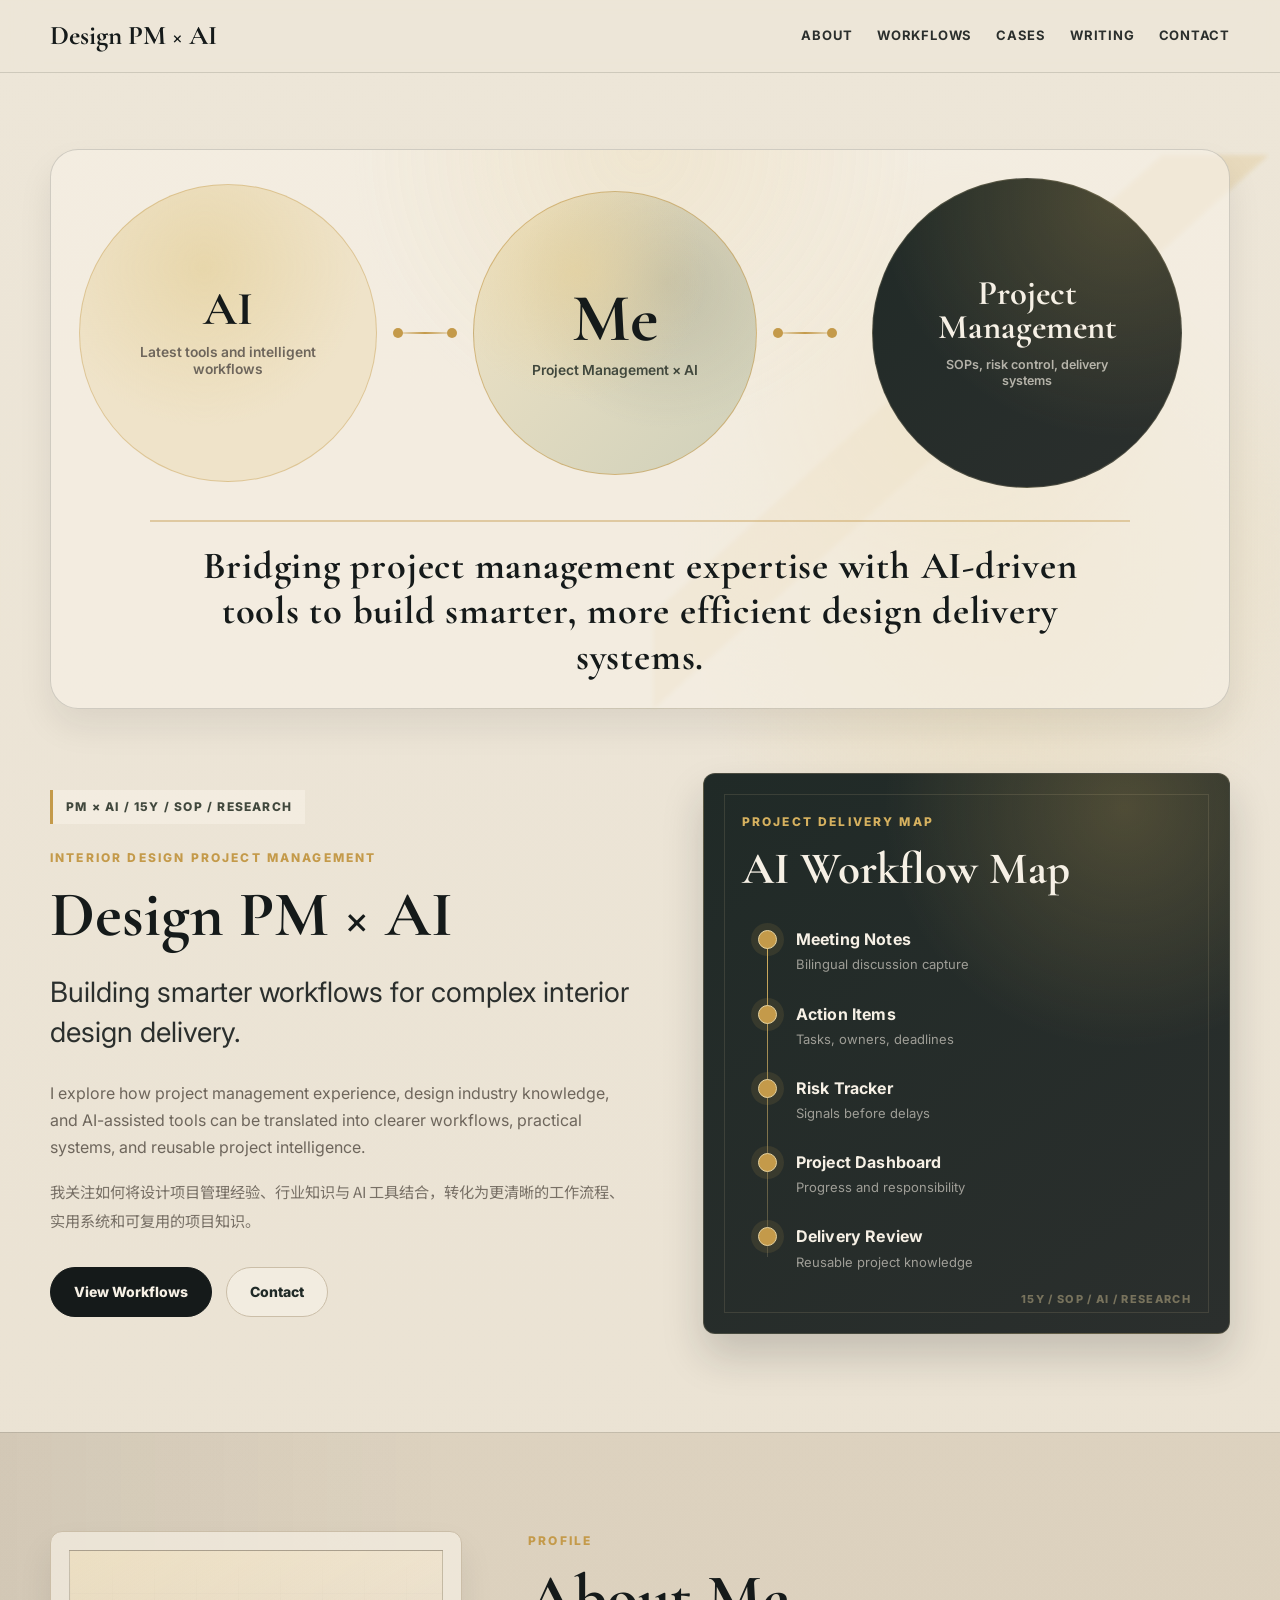
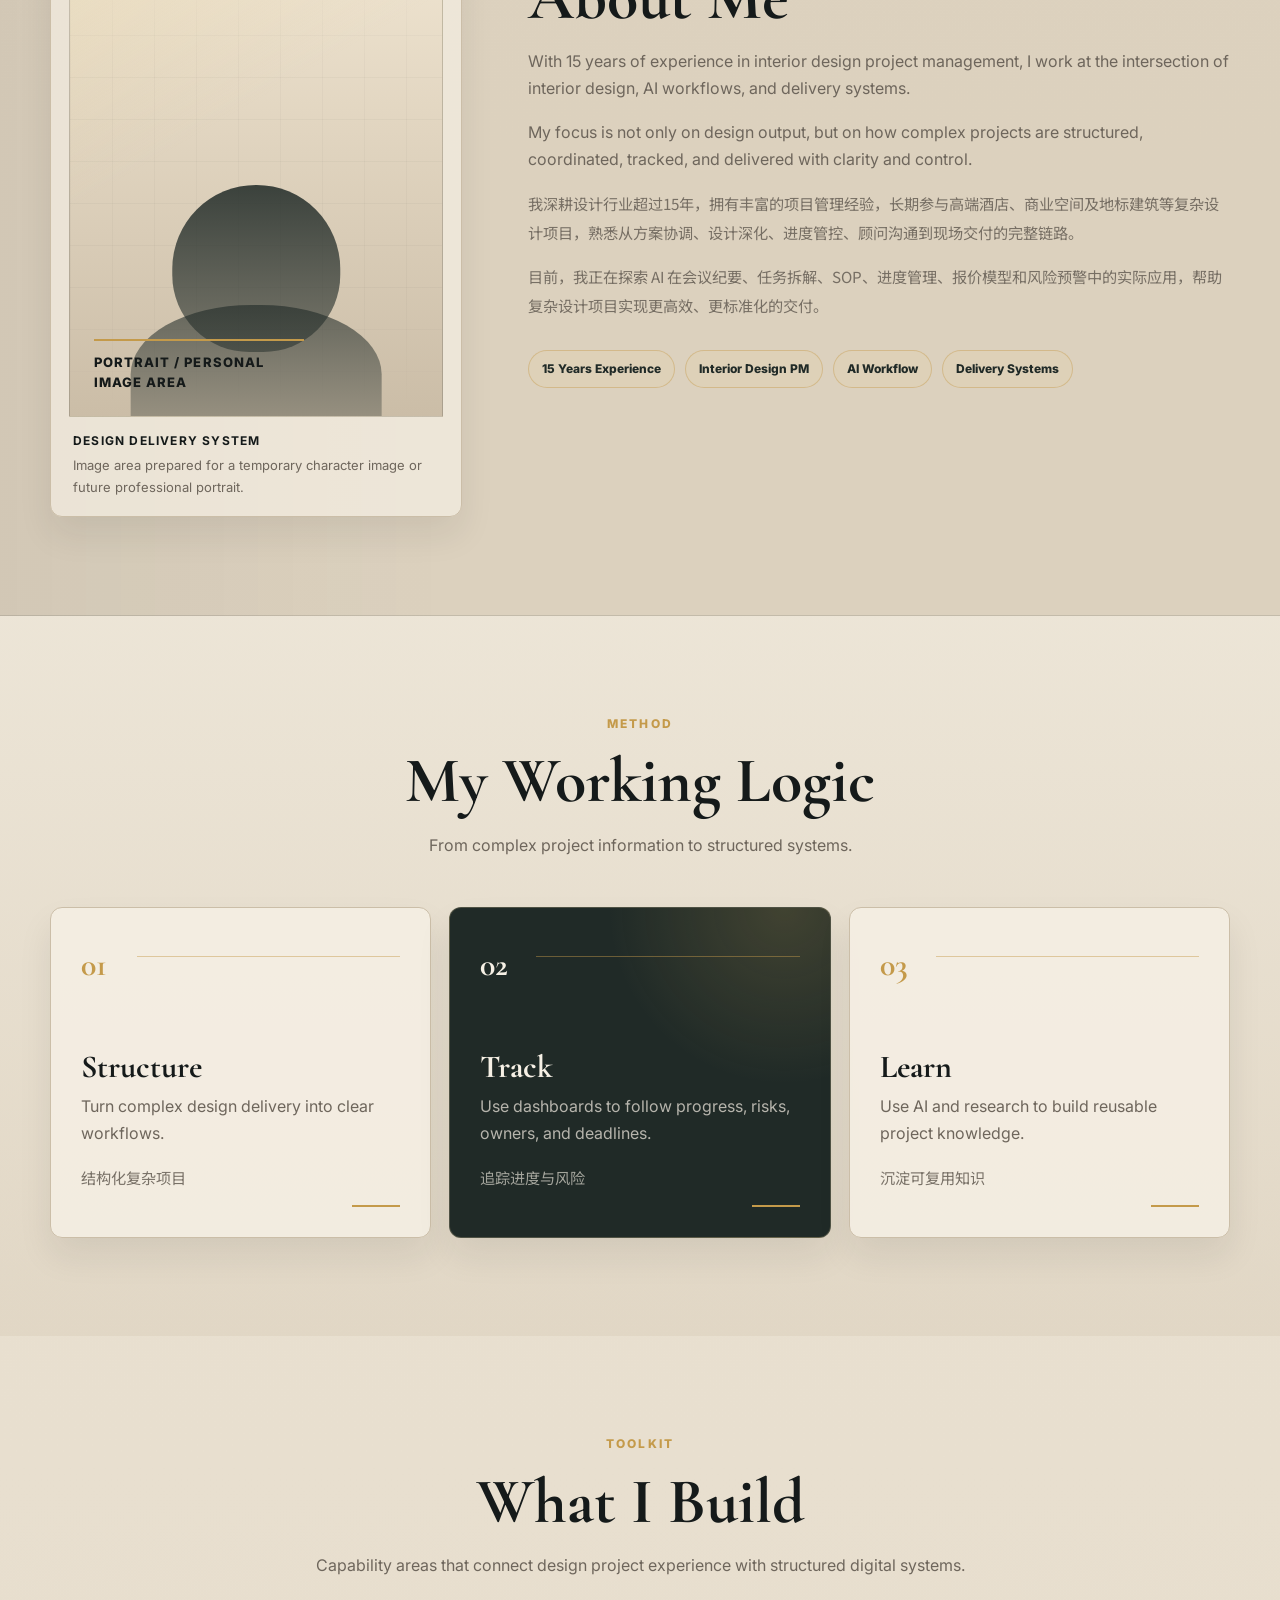
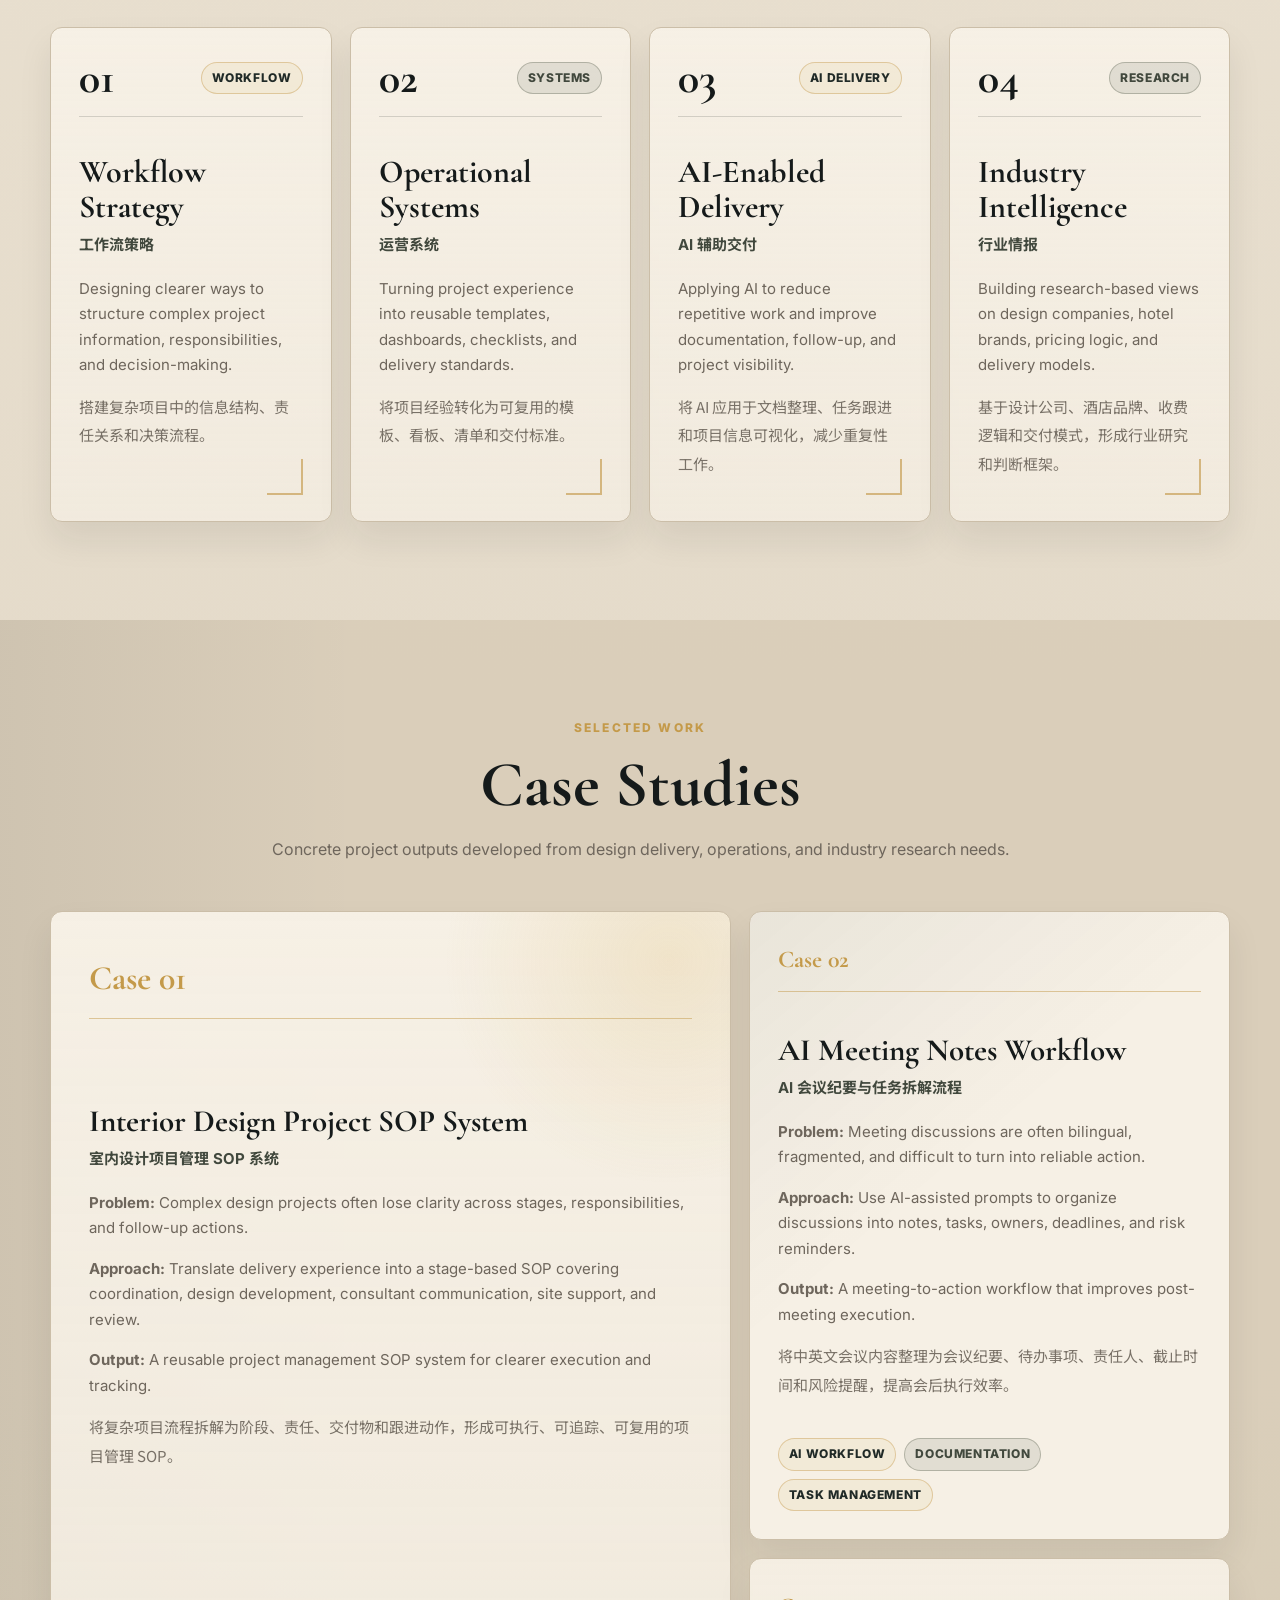
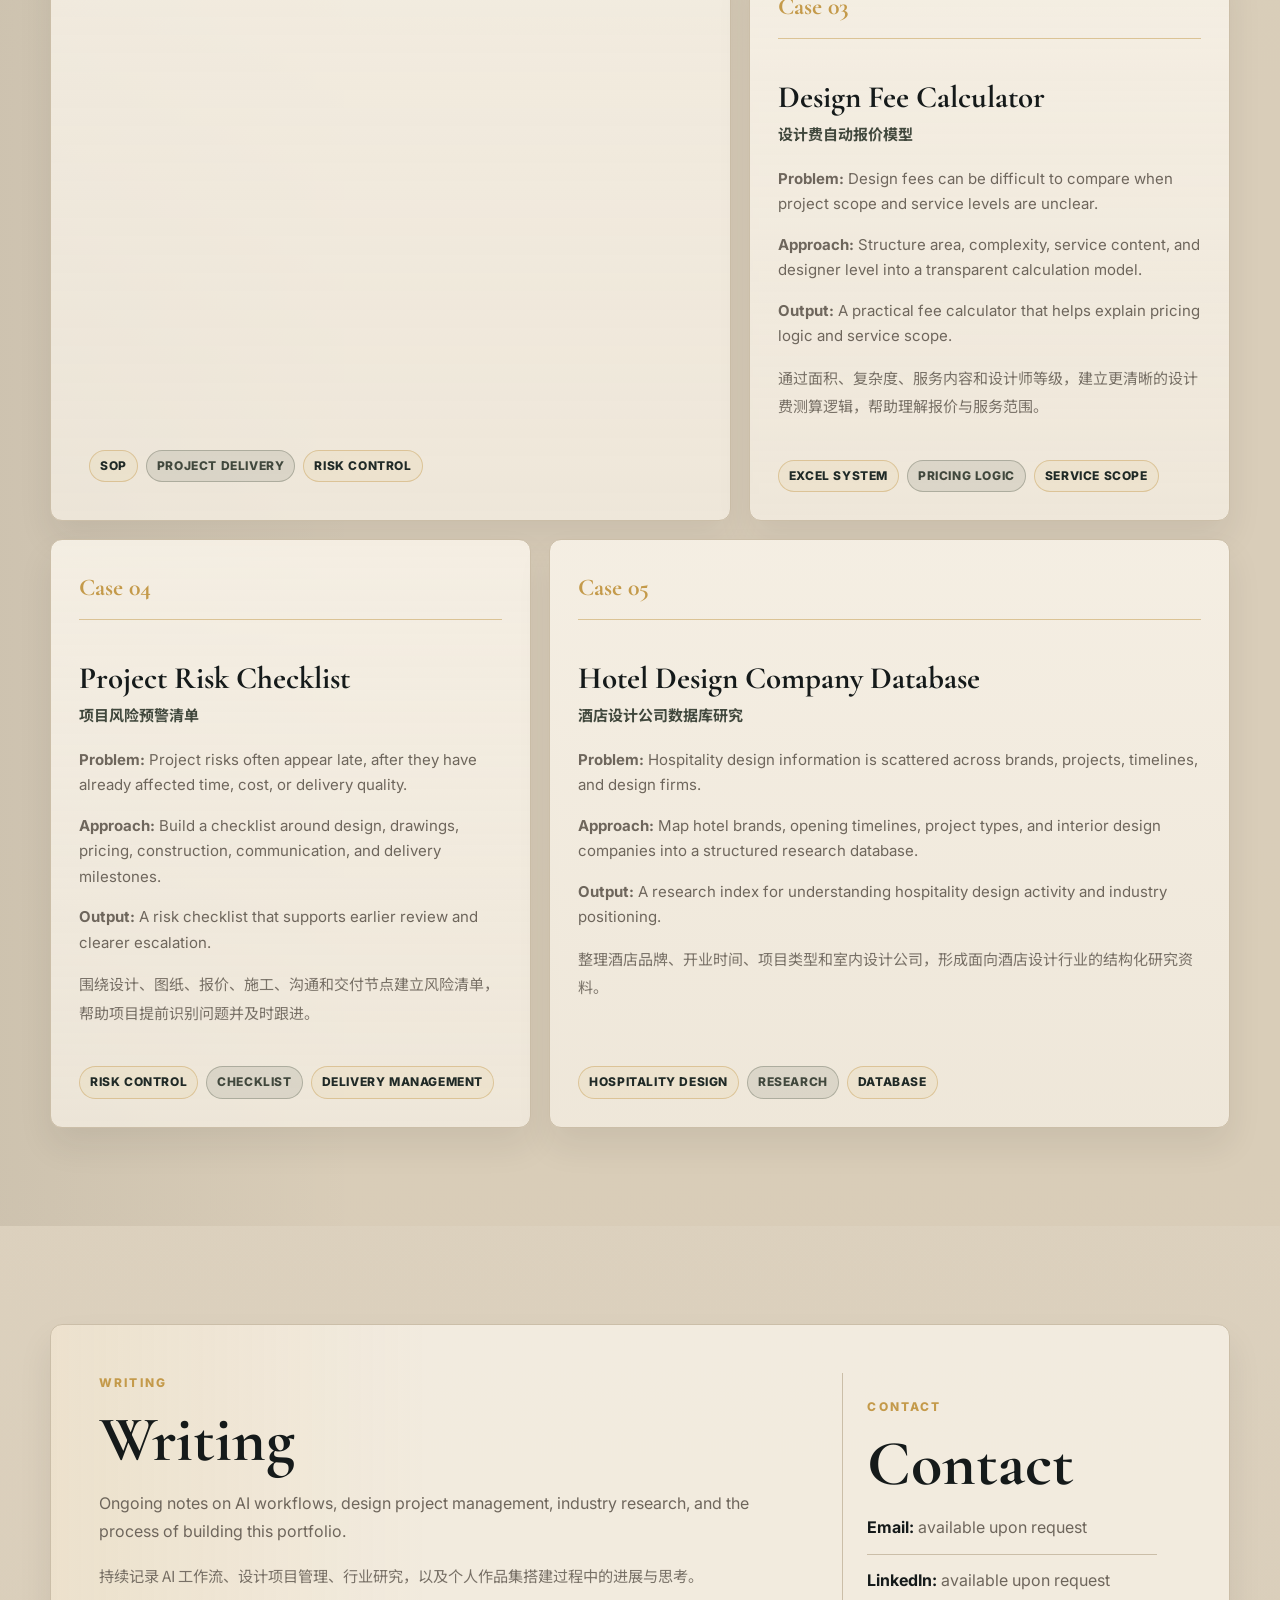
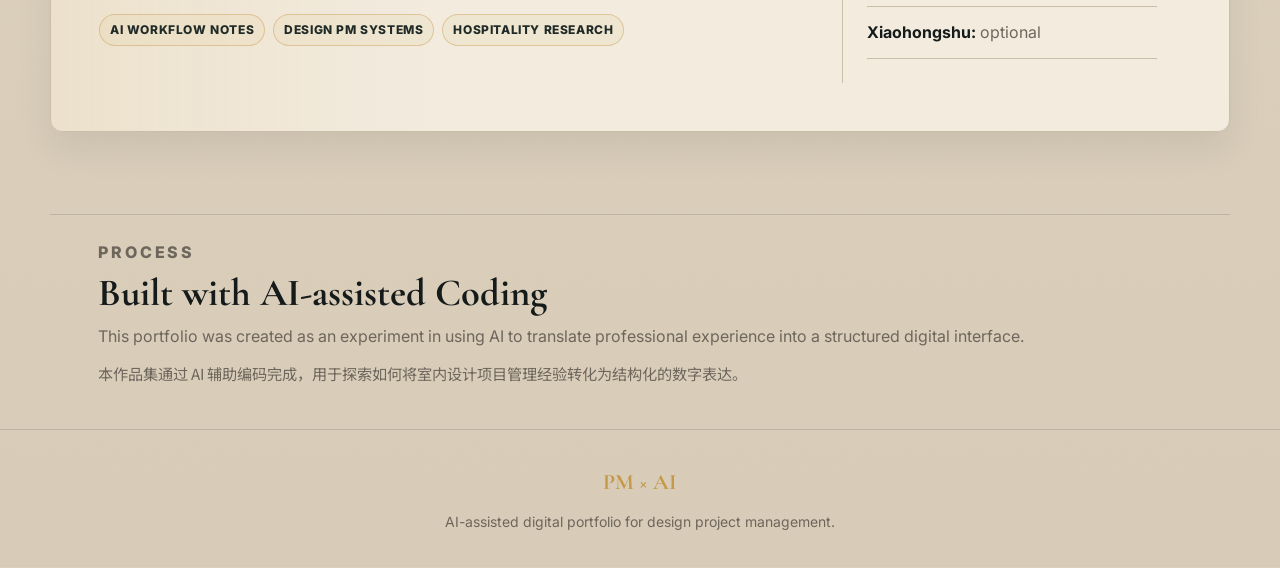
==== commit 77d4d6fe: "Update portfolio website content and layout" ====
--- a/index.html
+++ b/index.html
@@ -3,7 +3,7 @@
 <head>
   <meta charset="UTF-8">
   <meta name="viewport" content="width=device-width, initial-scale=1.0">
-  <title>Design Project Management through AI Workflows</title>
+  <title>Design PM × AI</title>
   <link rel="preconnect" href="https://fonts.googleapis.com">
   <link rel="preconnect" href="https://fonts.gstatic.com" crossorigin>
   <link href="https://fonts.googleapis.com/css2?family=Cormorant+Garamond:wght@500;600;700&family=Inter:wght@400;500;600&family=Noto+Sans+SC:wght@400;500;600&display=swap" rel="stylesheet">
@@ -33,7 +33,7 @@
         <div class="system-connector" aria-hidden="true"></div>
         <div class="system-node system-center">
           <span>Me</span>
-          <small>Project Mangement experience</small>
+          <small>Project Management × AI</small>
         </div>
         <div class="system-connector" aria-hidden="true"></div>
         <div class="system-node system-side">
@@ -47,13 +47,13 @@
         <div class="hero-copy">
           <div class="signature-mark">PM × AI / 15Y / SOP / Research</div>
           <p class="eyebrow">Interior Design Project Management</p>
-          <h1>Design Project Management <span>through AI Workflows</span></h1>
-          <p class="hero-subtitle">A digital portfolio exploring how AI, SOPs, dashboards, and research systems can support complex interior design delivery.</p>
+          <h1>Design PM × AI</h1>
+          <p class="hero-subtitle">Building smarter workflows for complex interior design delivery.</p>
           <p>
-            I explore how AI tools, project management SOPs, schedules, pricing models, and risk tracking systems can improve the delivery of complex interior design projects.
+            I explore how project management experience, design industry knowledge, and AI-assisted tools can be translated into clearer workflows, practical systems, and reusable project intelligence.
           </p>
           <p class="cn-text">
-            我关注 AI 工具、项目管理 SOP、进度表、报价模型与风险预警系统，如何应用于酒店、豪宅和商业空间等复杂设计项目的交付管理。
+            我关注如何将设计项目管理经验、行业知识与 AI 工具结合，转化为更清晰的工作流程、实用系统和可复用的项目知识。
           </p>
           <div class="button-row">
             <a class="button primary" href="#workflows">View Workflows</a>
@@ -171,7 +171,7 @@
         <div class="section-heading">
           <p class="eyebrow">Toolkit</p>
           <h2>What I Build</h2>
-          <p>AI-powered systems, workflows, and toolkits for design project delivery.</p>
+          <p>Capability areas that connect design project experience with structured digital systems.</p>
         </div>
 
         <div class="toolkit-grid">
@@ -180,32 +180,32 @@
               <span class="card-number">01</span>
               <span class="category-tag">Workflow</span>
             </div>
-            <h3>Delivery SOP</h3>
-            <h4>项目交付SOP</h4>
-            <p>Turning complex design delivery into clear, repeatable workflows.</p>
-            <p class="cn-text">将方案协调、设计深化、顾问沟通、进度控制、报价拆解、现场配合与交付复盘，整理成可执行、可追踪、可复用的项目管理流程。</p>
+            <h3>Workflow Strategy</h3>
+            <h4>工作流策略</h4>
+            <p>Designing clearer ways to structure complex project information, responsibilities, and decision-making.</p>
+            <p class="cn-text">搭建复杂项目中的信息结构、责任关系和决策流程。</p>
           </article>
 
           <article class="tool-card">
             <div class="card-topline">
               <span class="card-number">02</span>
-              <span class="category-tag olive-tag">Automation</span>
-            </div>
-            <h3>AI Workflows</h3>
-            <h4>AI工作流</h4>
-            <p>Applying AI tools to meeting notes, task breakdown, document organization, and project communication.</p>
-            <p class="cn-text">将 AI 应用于会议纪要、任务拆解、资料整理、风险识别和项目沟通，减少重复性工作，提高信息处理效率。</p>
+              <span class="category-tag olive-tag">Systems</span>
+            </div>
+            <h3>Operational Systems</h3>
+            <h4>运营系统</h4>
+            <p>Turning project experience into reusable templates, dashboards, checklists, and delivery standards.</p>
+            <p class="cn-text">将项目经验转化为可复用的模板、看板、清单和交付标准。</p>
           </article>
 
           <article class="tool-card">
             <div class="card-topline">
               <span class="card-number">03</span>
-              <span class="category-tag">Dashboard</span>
-            </div>
-            <h3>Project Systems</h3>
-            <h4>项目控制看板</h4>
-            <p>Building structured tools for timelines, pricing models, risk alerts, and delivery tracking.</p>
-            <p class="cn-text">搭建进度表、报价模型、风险预警表、项目看板和知识库系统，让项目状态、责任人、时间节点和风险信息更清晰。</p>
+              <span class="category-tag">AI Delivery</span>
+            </div>
+            <h3>AI-Enabled Delivery</h3>
+            <h4>AI 辅助交付</h4>
+            <p>Applying AI to reduce repetitive work and improve documentation, follow-up, and project visibility.</p>
+            <p class="cn-text">将 AI 应用于文档整理、任务跟进和项目信息可视化，减少重复性工作。</p>
           </article>
 
           <article class="tool-card">
@@ -213,10 +213,10 @@
               <span class="card-number">04</span>
               <span class="category-tag olive-tag">Research</span>
             </div>
-            <h3>Industry Insights</h3>
-            <h4>设计行业洞察</h4>
-            <p>Analyzing design companies, project types, pricing logic, and delivery models across the interior design industry.</p>
-            <p class="cn-text">研究室内设计公司架构、品牌标准、设计收费、项目交付模式和行业趋势，并将这些信息转化为内容、数据库和决策参考。</p>
+            <h3>Industry Intelligence</h3>
+            <h4>行业情报</h4>
+            <p>Building research-based views on design companies, hotel brands, pricing logic, and delivery models.</p>
+            <p class="cn-text">基于设计公司、酒店品牌、收费逻辑和交付模式，形成行业研究和判断框架。</p>
           </article>
         </div>
       </div>
@@ -227,7 +227,7 @@
         <div class="section-heading">
           <p class="eyebrow">Selected Work</p>
           <h2>Case Studies</h2>
-          <p>Selected systems, workflows, and research projects built around design project delivery.</p>
+          <p>Concrete project outputs developed from design delivery, operations, and industry research needs.</p>
         </div>
 
         <div class="case-grid">
@@ -235,8 +235,10 @@
             <span class="case-number">Case 01</span>
             <h3>Interior Design Project SOP System</h3>
             <h4>室内设计项目管理 SOP 系统</h4>
-            <p>A structured workflow system for managing complex interior design projects from concept to delivery.</p>
-            <p class="cn-text">基于复杂室内设计项目的真实流程，拆解方案、深化、顾问协调、进度控制、现场配合和交付复盘，形成可执行、可追踪、可复用的项目管理 SOP。</p>
+            <p><strong>Problem:</strong> Complex design projects often lose clarity across stages, responsibilities, and follow-up actions.</p>
+            <p><strong>Approach:</strong> Translate delivery experience into a stage-based SOP covering coordination, design development, consultant communication, site support, and review.</p>
+            <p><strong>Output:</strong> A reusable project management SOP system for clearer execution and tracking.</p>
+            <p class="cn-text">将复杂项目流程拆解为阶段、责任、交付物和跟进动作，形成可执行、可追踪、可复用的项目管理 SOP。</p>
             <div class="focus-tags">
               <span>SOP</span>
               <span>Project Delivery</span>
@@ -248,8 +250,10 @@
             <span class="case-number">Case 02</span>
             <h3>AI Meeting Notes Workflow</h3>
             <h4>AI 会议纪要与任务拆解流程</h4>
-            <p>An AI-assisted workflow for turning bilingual meeting discussions into structured notes, tasks, owners, and deadlines.</p>
-            <p class="cn-text">将中英文会议内容整理为结构化会议纪要、待办事项、责任人、截止时间和风险提醒，提高会议后的执行效率。</p>
+            <p><strong>Problem:</strong> Meeting discussions are often bilingual, fragmented, and difficult to turn into reliable action.</p>
+            <p><strong>Approach:</strong> Use AI-assisted prompts to organize discussions into notes, tasks, owners, deadlines, and risk reminders.</p>
+            <p><strong>Output:</strong> A meeting-to-action workflow that improves post-meeting execution.</p>
+            <p class="cn-text">将中英文会议内容整理为会议纪要、待办事项、责任人、截止时间和风险提醒，提高会后执行效率。</p>
             <div class="focus-tags">
               <span>AI Workflow</span>
               <span>Documentation</span>
@@ -261,8 +265,10 @@
             <span class="case-number">Case 03</span>
             <h3>Design Fee Calculator</h3>
             <h4>设计费自动报价模型</h4>
-            <p>A pricing model that translates project scope, area, complexity, and service content into a clearer design fee structure.</p>
-            <p class="cn-text">通过项目面积、复杂度、服务内容和设计师等级，生成更清晰的设计费测算逻辑，帮助用户理解报价是否合理。</p>
+            <p><strong>Problem:</strong> Design fees can be difficult to compare when project scope and service levels are unclear.</p>
+            <p><strong>Approach:</strong> Structure area, complexity, service content, and designer level into a transparent calculation model.</p>
+            <p><strong>Output:</strong> A practical fee calculator that helps explain pricing logic and service scope.</p>
+            <p class="cn-text">通过面积、复杂度、服务内容和设计师等级，建立更清晰的设计费测算逻辑，帮助理解报价与服务范围。</p>
             <div class="focus-tags">
               <span>Excel System</span>
               <span>Pricing Logic</span>
@@ -274,8 +280,10 @@
             <span class="case-number">Case 04</span>
             <h3>Project Risk Checklist</h3>
             <h4>项目风险预警清单</h4>
-            <p>A checklist-based system for identifying project risks before they turn into delays, cost issues, or delivery problems.</p>
-            <p class="cn-text">围绕设计、报价、图纸、施工、沟通和交付节点，建立风险自查清单和预警机制，帮助项目提前发现问题。</p>
+            <p><strong>Problem:</strong> Project risks often appear late, after they have already affected time, cost, or delivery quality.</p>
+            <p><strong>Approach:</strong> Build a checklist around design, drawings, pricing, construction, communication, and delivery milestones.</p>
+            <p><strong>Output:</strong> A risk checklist that supports earlier review and clearer escalation.</p>
+            <p class="cn-text">围绕设计、图纸、报价、施工、沟通和交付节点建立风险清单，帮助项目提前识别问题并及时跟进。</p>
             <div class="focus-tags">
               <span>Risk Control</span>
               <span>Checklist</span>
@@ -287,8 +295,10 @@
             <span class="case-number">Case 05</span>
             <h3>Hotel Design Company Database</h3>
             <h4>酒店设计公司数据库研究</h4>
-            <p>A structured research database mapping hotel brands, opening timelines, and interior design companies across key hospitality projects.</p>
-            <p class="cn-text">整理酒店品牌、开业时间、室内设计公司和项目类型，形成面向酒店设计行业的结构化研究资料和内容数据库。</p>
+            <p><strong>Problem:</strong> Hospitality design information is scattered across brands, projects, timelines, and design firms.</p>
+            <p><strong>Approach:</strong> Map hotel brands, opening timelines, project types, and interior design companies into a structured research database.</p>
+            <p><strong>Output:</strong> A research index for understanding hospitality design activity and industry positioning.</p>
+            <p class="cn-text">整理酒店品牌、开业时间、项目类型和室内设计公司，形成面向酒店设计行业的结构化研究资料。</p>
             <div class="focus-tags">
               <span>Hospitality Design</span>
               <span>Research</span>
@@ -299,43 +309,37 @@
       </div>
     </section>
 
-    <section class="section ai-built-section">
-      <div class="container ai-built-panel">
-        <div class="accent-line" aria-hidden="true"></div>
-        <div>
-          <p class="eyebrow">Process</p>
-          <h2>Built with AI-assisted Coding</h2>
-        </div>
-        <div class="content-flow">
-          <p>This portfolio was created as an experiment in using AI to translate professional experience into a structured digital interface.</p>
-          <p class="cn-text">本作品集通过 AI 辅助编码完成，用于探索如何将室内设计项目管理经验转化为结构化的数字表达。</p>
-        </div>
-      </div>
-    </section>
-
-    <section id="writing" class="section writing-section">
-      <div class="container writing-panel">
-        <div class="section-heading align-left">
+    <section id="writing" class="section closing-section">
+      <div class="container closing-panel">
+        <div class="section-heading align-left writing-block">
           <p class="eyebrow">Writing</p>
           <h2>Writing</h2>
           <p>Ongoing notes on AI workflows, design project management, industry research, and the process of building this portfolio.</p>
           <p class="cn-text">持续记录 AI 工作流、设计项目管理、行业研究，以及个人作品集搭建过程中的进展与思考。</p>
-        </div>
-      </div>
-    </section>
-
-    <section id="contact" class="section contact-section">
-      <div class="container contact-panel">
-        <div class="section-heading align-left">
+          <div class="writing-tags" aria-label="Writing topics">
+            <span>AI Workflow Notes</span>
+            <span>Design PM Systems</span>
+            <span>Hospitality Research</span>
+          </div>
+        </div>
+        <aside id="contact" class="contact-sidebar" aria-label="Contact placeholders">
           <p class="eyebrow">Contact</p>
           <h2>Contact</h2>
-          <p class="contact-note">For school or job applications, contact details can be shared upon request.</p>
-        </div>
-        <div class="contact-list" aria-label="Contact placeholders">
-          <p><strong>Email:</strong> available upon request</p>
-          <p><strong>LinkedIn:</strong> available upon request</p>
-          <p><strong>Xiaohongshu:</strong> optional</p>
-        </div>
+          <div class="contact-list">
+            <p><strong>Email:</strong> available upon request</p>
+            <p><strong>LinkedIn:</strong> available upon request</p>
+            <p><strong>Xiaohongshu:</strong> optional</p>
+          </div>
+        </aside>
+      </div>
+    </section>
+
+    <section class="ai-built-section">
+      <div class="container ai-built-note">
+        <p class="eyebrow">Process</p>
+        <h2>Built with AI-assisted Coding</h2>
+        <p>This portfolio was created as an experiment in using AI to translate professional experience into a structured digital interface.</p>
+        <p class="cn-text">本作品集通过 AI 辅助编码完成，用于探索如何将室内设计项目管理经验转化为结构化的数字表达。</p>
       </div>
     </section>
   </main>
@@ -350,3 +354,4 @@
   <script src="script.js"></script>
 </body>
 </html>
+
--- a/style.css
+++ b/style.css
@@ -315,11 +315,12 @@
 }
 
 h1 {
-  max-width: 760px;
+  max-width: 100%;
   margin-bottom: 26px;
-  font-size: clamp(56px, 7.4vw, 94px);
+  font-size: clamp(42px, 5vw, 68px);
   font-weight: 700;
-  line-height: 0.96;
+  line-height: 1.02;
+  white-space: nowrap;
 }
 
 h1 span {
@@ -332,6 +333,7 @@
   font-size: clamp(42px, 5vw, 68px);
   font-weight: 700;
   line-height: 1.02;
+  white-space: nowrap;
 }
 
 h3 {
@@ -414,9 +416,7 @@
 .logic-card,
 .tool-card,
 .case-card,
-.writing-panel,
-.contact-panel,
-.ai-built-panel {
+.closing-panel {
   border: 1px solid var(--sand-border);
   background: rgba(246, 240, 229, 0.84);
   box-shadow: var(--shadow-soft);
@@ -875,7 +875,6 @@
 
 .case-large h3 {
   max-width: 680px;
-  font-size: clamp(40px, 5vw, 58px);
 }
 
 .case-card p {
@@ -890,63 +889,13 @@
   padding-top: 24px;
 }
 
-.ai-built-section {
-  background: var(--sand-section);
-}
-
-.ai-built-panel {
-  position: relative;
-  display: grid;
-  grid-template-columns: 0.85fr 1.15fr;
-  gap: 48px;
-  align-items: center;
-  padding: 50px;
-  border-color: rgba(229, 210, 160, 0.18);
-  border-radius: 12px;
-  background:
-    radial-gradient(circle at 86% 12%, rgba(214, 177, 95, 0.18), transparent 17rem),
-    linear-gradient(145deg, var(--ink-green), var(--graphite));
-  box-shadow: 0 20px 42px rgba(21, 26, 26, 0.16);
-}
-
-.ai-built-panel h2,
-.ai-built-panel p:first-child {
-  color: var(--sand-card);
-}
-
-.ai-built-panel .eyebrow {
-  color: var(--sunlit-gold);
-}
-
-.ai-built-panel p {
-  color: rgba(246, 240, 229, 0.72);
-}
-
-.ai-built-panel .cn-text {
-  color: rgba(246, 240, 229, 0.62);
-}
-
-.accent-line {
-  position: absolute;
-  top: 0;
-  left: 50px;
-  right: 50px;
-  height: 3px;
-  background: linear-gradient(90deg, var(--mountain-gold), var(--pale-gold), transparent);
-}
-
-.writing-section {
-  padding-bottom: 28px;
-}
-
-.contact-section {
-  padding-top: 28px;
-}
-
-.writing-panel,
-.contact-panel {
-  display: grid;
-  grid-template-columns: 1.2fr 0.8fr;
+.closing-section {
+  padding-bottom: 54px;
+}
+
+.closing-panel {
+  display: grid;
+  grid-template-columns: minmax(0, 1.35fr) minmax(260px, 0.65fr);
   gap: 40px;
   align-items: start;
   padding: 48px;
@@ -956,8 +905,35 @@
     rgba(246, 240, 229, 0.86);
 }
 
-.writing-panel {
-  grid-template-columns: 1fr;
+.writing-block {
+  max-width: 760px;
+}
+
+.writing-tags {
+  display: flex;
+  flex-wrap: wrap;
+  gap: 8px;
+  margin-top: 24px;
+}
+
+.writing-tags span {
+  display: inline-flex;
+  align-items: center;
+  min-height: 29px;
+  padding: 5px 10px;
+  border: 1px solid rgba(196, 154, 74, 0.42);
+  border-radius: 999px;
+  background: rgba(229, 210, 160, 0.2);
+  color: var(--ink-green);
+  font-size: 12px;
+  font-weight: 800;
+  letter-spacing: 0.05em;
+  text-transform: uppercase;
+}
+
+.contact-sidebar {
+  padding: 24px;
+  border-left: 1px solid var(--sand-border);
 }
 
 .contact-list {
@@ -975,16 +951,32 @@
   color: var(--ink-black);
 }
 
-.contact-list h2 {
+.ai-built-section {
+  padding: 28px 0 34px;
+  background: transparent;
+}
+
+.ai-built-note {
+  border-top: 1px solid rgba(21, 26, 26, 0.14);
+  padding: 24px 48px 0;
+}
+
+.ai-built-note h2 {
   margin-bottom: 10px;
-}
-
-.contact-list .eyebrow {
-  margin-bottom: 14px;
-}
-
-.contact-note {
-  border-bottom: 0;
+  font-size: clamp(28px, 3vw, 40px);
+  white-space: normal;
+}
+
+.ai-built-note p {
+  margin-bottom: 8px;
+  color: var(--text-muted);
+  font-size: 16px;
+  line-height: 1.7;
+}
+
+.ai-built-note .cn-text {
+  font-size: 0.95rem;
+  line-height: 1.9;
 }
 
 .site-footer {
@@ -1019,10 +1011,14 @@
 
   .hero-grid,
   .about-grid,
-  .ai-built-panel,
-  .writing-panel,
-  .contact-panel {
+  .closing-panel {
     grid-template-columns: 1fr;
+  }
+
+  .contact-sidebar {
+    border-left: 0;
+    border-top: 1px solid var(--sand-border);
+    padding: 28px 0 0;
   }
 
   .hero-grid,
@@ -1103,6 +1099,15 @@
     width: min(100% - 28px, 1180px);
   }
 
+  body {
+    font-size: 15px;
+    line-height: 1.65;
+  }
+
+  .section {
+    padding: 58px 0;
+  }
+
   .nav {
     align-items: flex-start;
     flex-direction: column;
@@ -1128,22 +1133,49 @@
   }
 
   h1 {
-    font-size: clamp(40px, 12vw, 46px);
-    line-height: 1.03;
+    font-size: clamp(36px, 10vw, 42px);
+    line-height: 1.04;
   }
 
   h2 {
-    font-size: 40px;
+    font-size: clamp(28px, 8vw, 34px);
+    line-height: 1.08;
   }
 
   h3 {
-    font-size: 27px;
+    font-size: clamp(20px, 6vw, 24px);
+    line-height: 1.12;
+  }
+
+  h4 {
+    font-size: 14px;
+    margin-bottom: 14px;
+  }
+
+  p {
+    font-size: 15px;
+    line-height: 1.65;
+  }
+
+  .cn-text {
+    font-size: 14px;
+    line-height: 1.75;
+  }
+
+  .hero-subtitle {
+    font-size: 18px;
+    line-height: 1.45;
+  }
+
+  .section-heading {
+    margin-bottom: 32px;
   }
 
   .logic-grid,
   .toolkit-grid,
   .case-grid {
     grid-template-columns: 1fr;
+    gap: 14px;
   }
 
   .workflow-map,
@@ -1152,10 +1184,26 @@
   .tool-card,
   .case-card,
   .case-large,
-  .writing-panel,
-  .contact-panel,
-  .ai-built-panel {
-    padding: 24px;
+  .closing-panel {
+    padding: 20px;
+  }
+
+  .ai-built-note h2 {
+    font-size: clamp(28px, 8vw, 34px);
+  }
+
+  .ai-built-note {
+    padding: 24px 20px 0;
+  }
+
+  .ai-built-note p {
+    font-size: 15px;
+    line-height: 1.65;
+  }
+
+  .ai-built-note .cn-text {
+    font-size: 14px;
+    line-height: 1.75;
   }
 
   .workflow-map::before {
@@ -1172,7 +1220,7 @@
   }
 
   .map-header h2 {
-    font-size: 36px;
+    font-size: 30px;
   }
 
   .case-card,
@@ -1184,12 +1232,8 @@
 
   .case-large .case-number,
   .case-number {
-    margin-bottom: 34px;
-    font-size: 24px;
-  }
-
-  .case-large h3 {
-    font-size: 32px;
+    margin-bottom: 24px;
+    font-size: 20px;
   }
 
   .button {
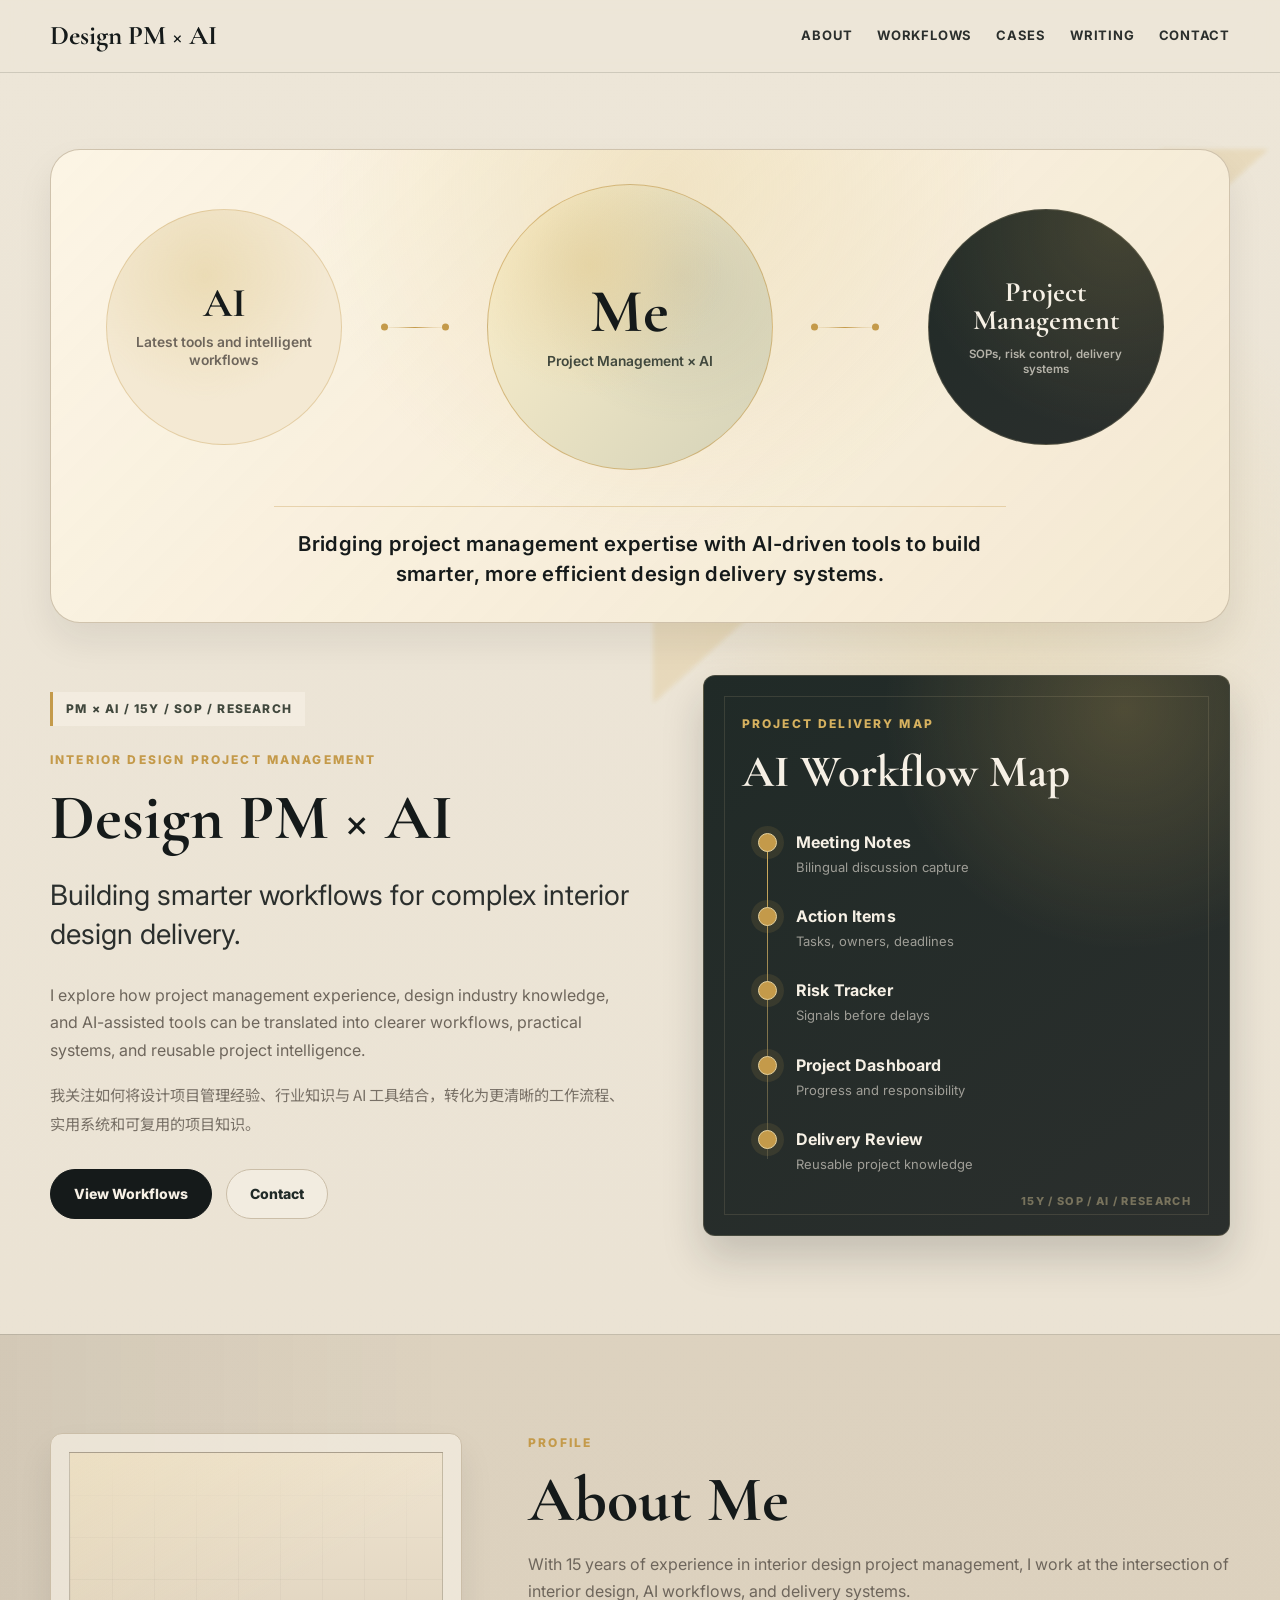
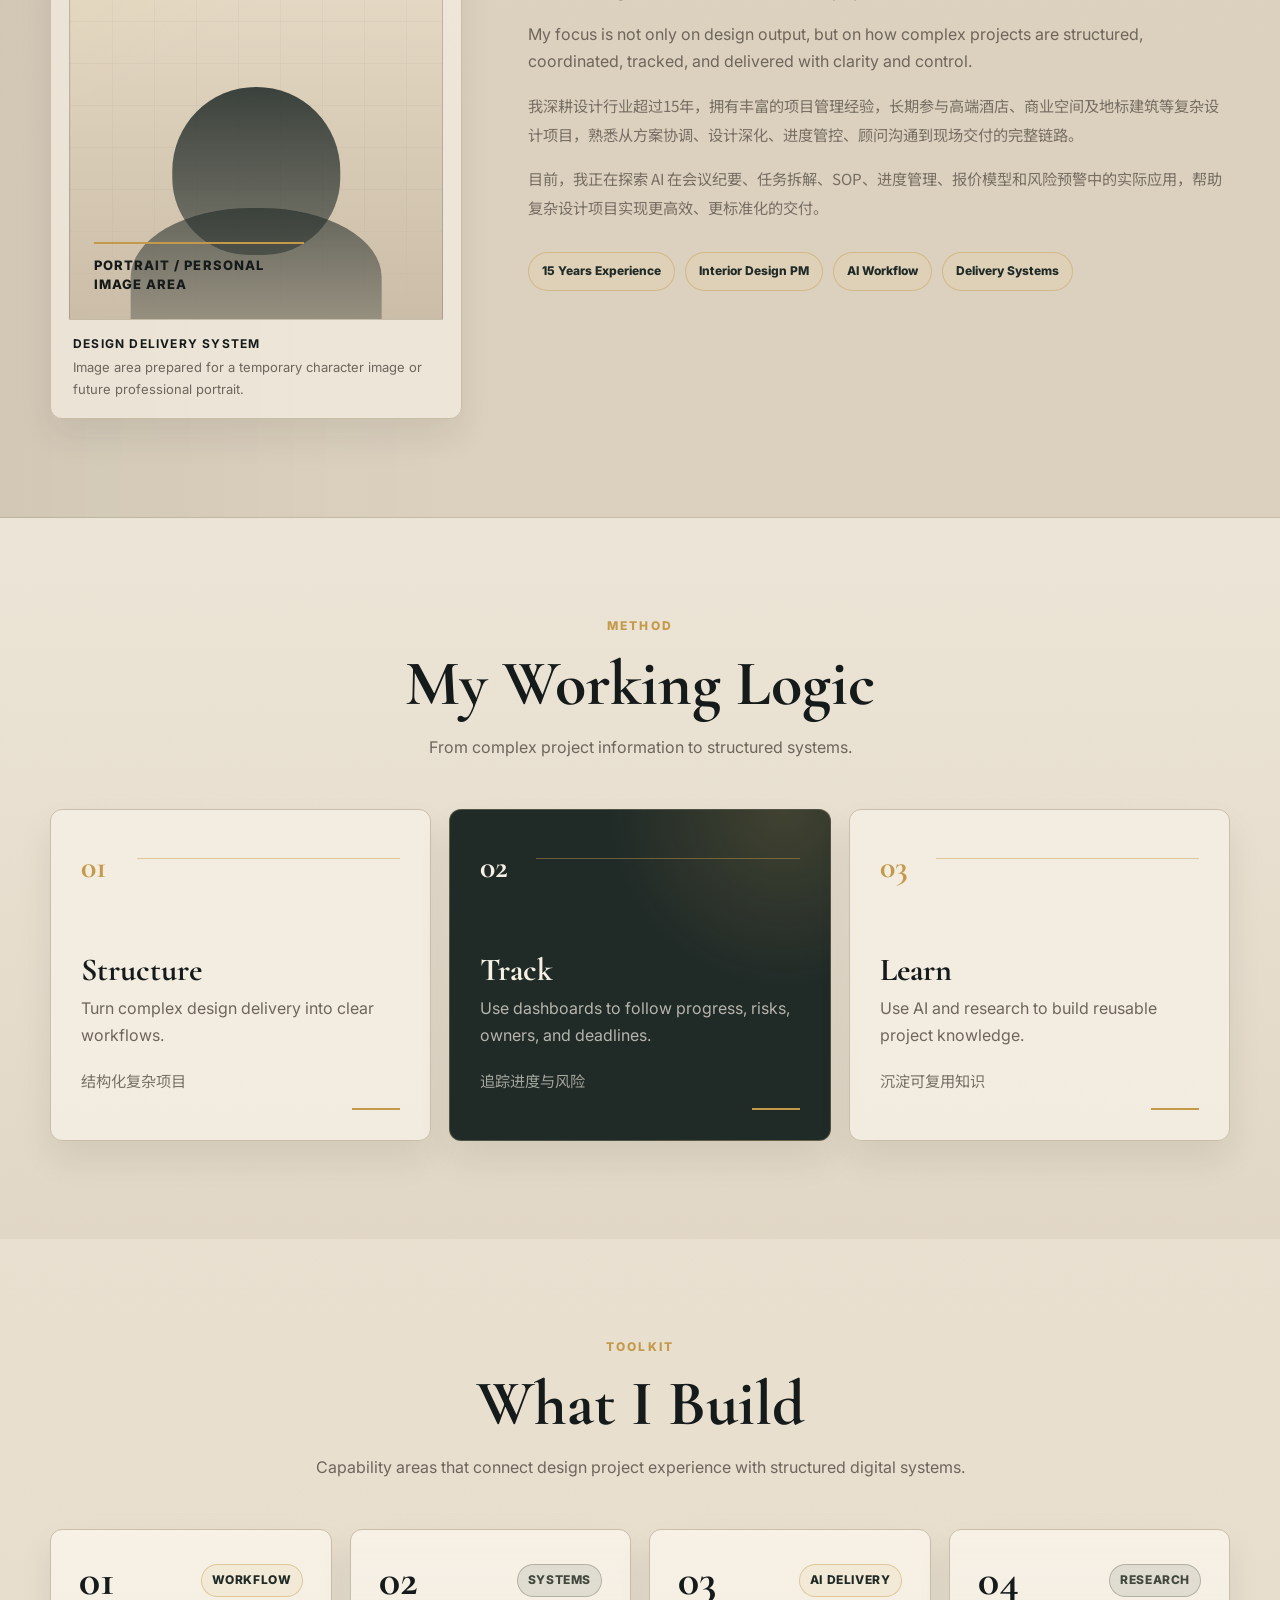
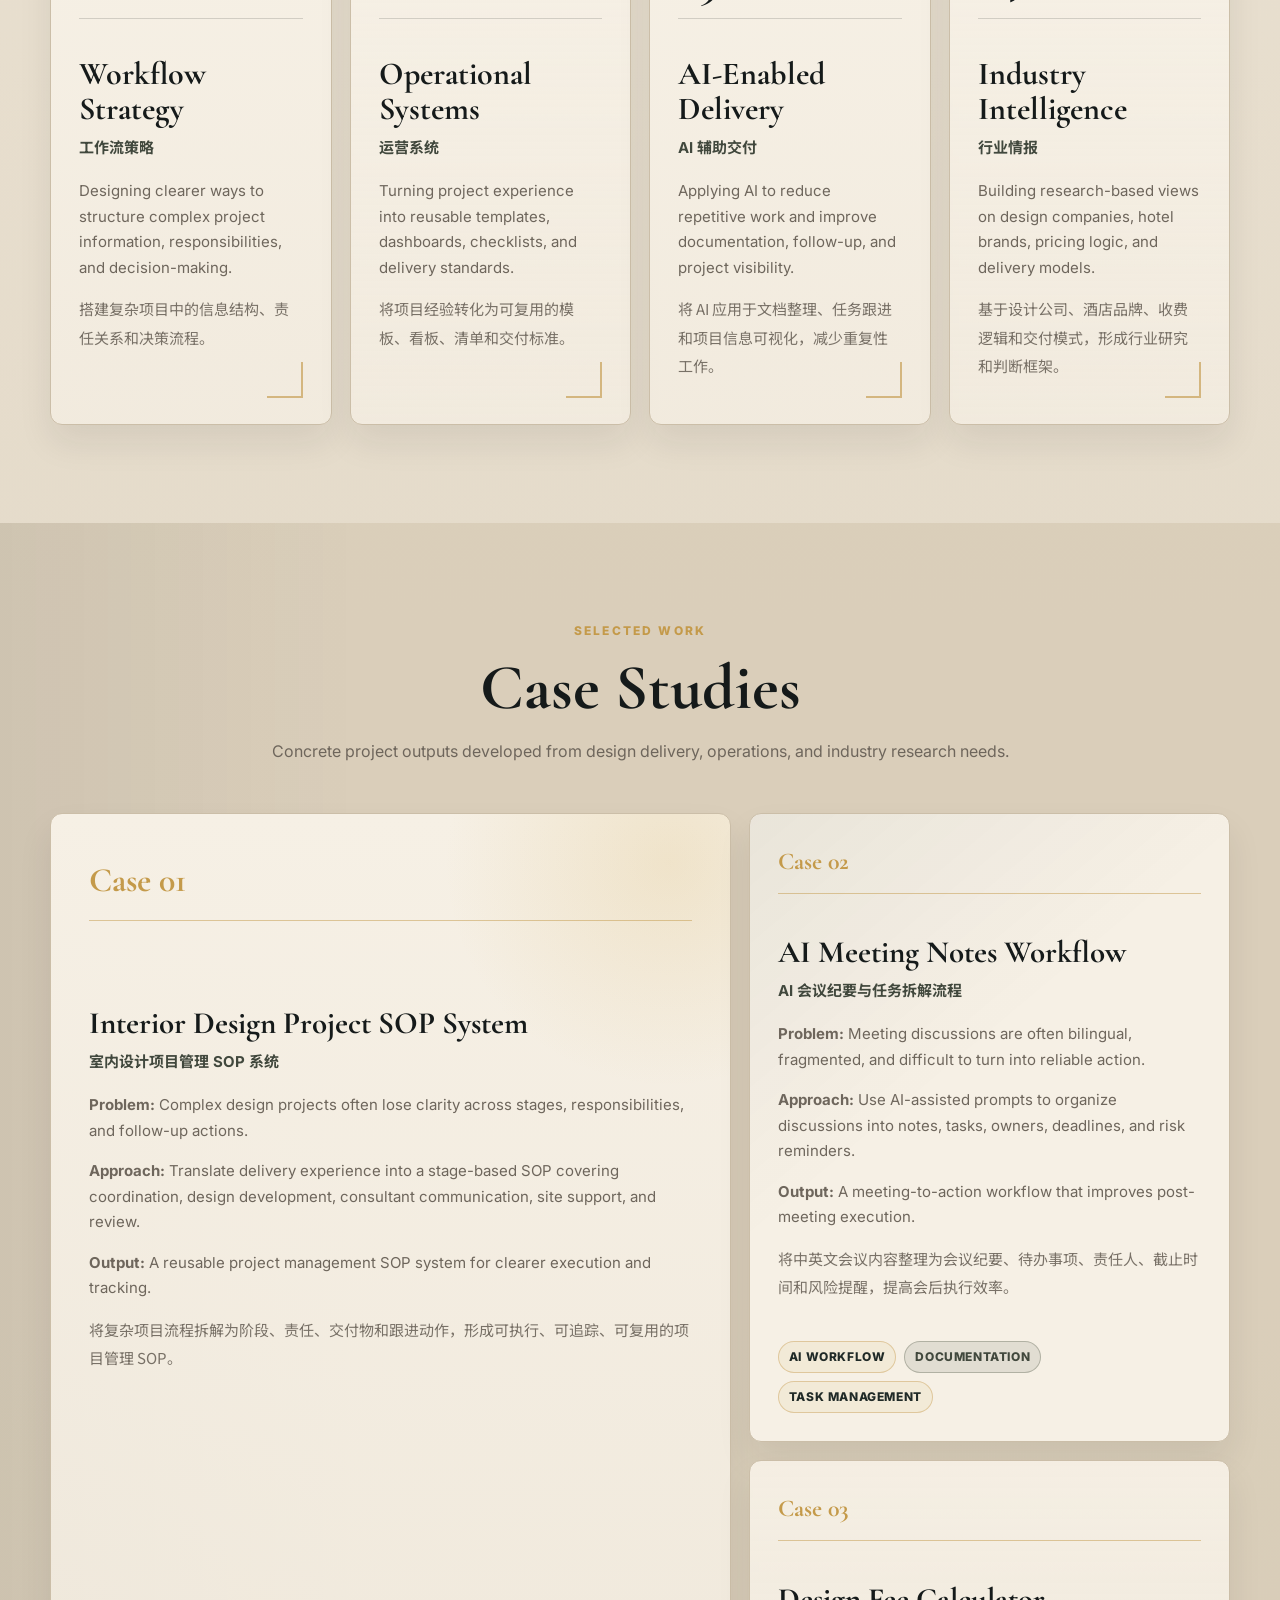
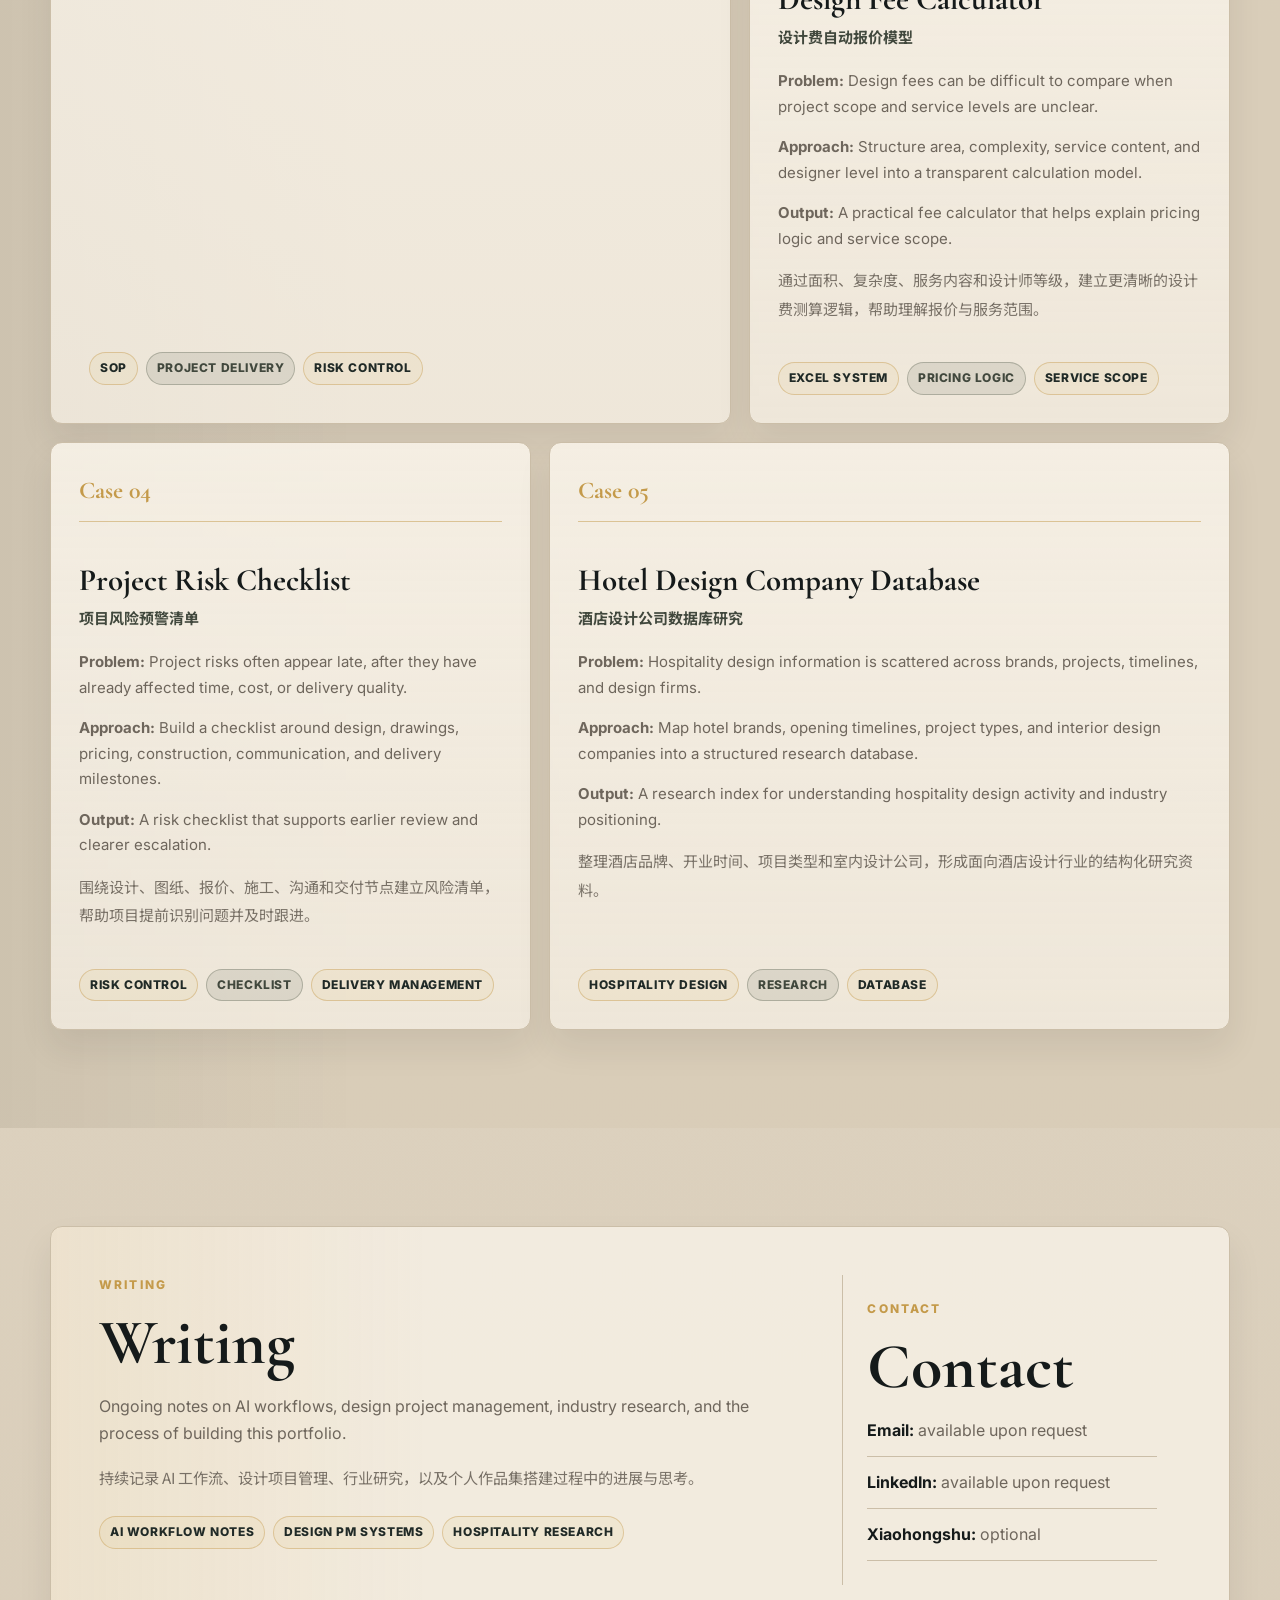
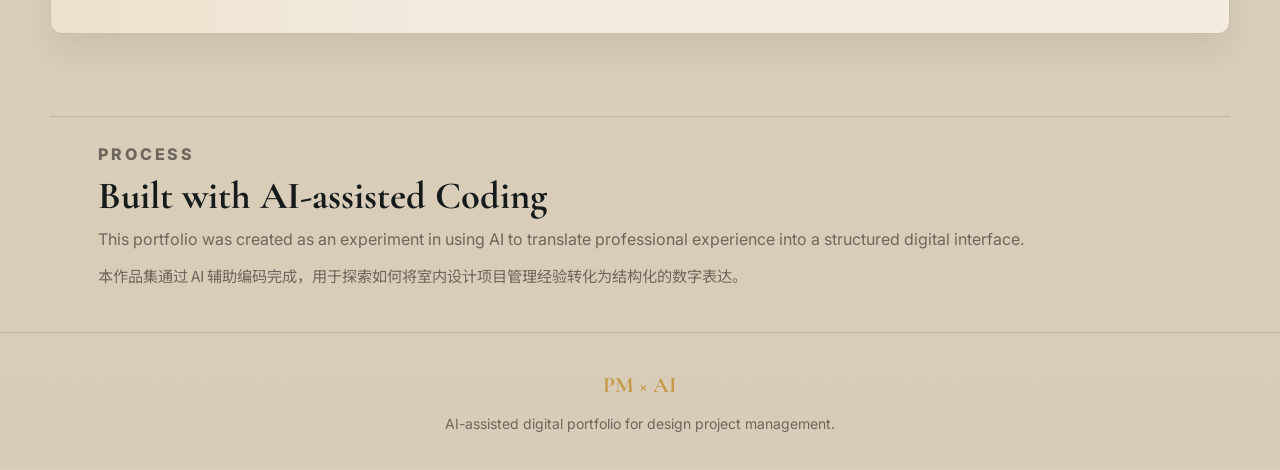
==== commit eed93f8e: "Update portfolio website content and layout" ====
--- a/index.html
+++ b/index.html
@@ -163,6 +163,29 @@
             <p class="cn-text">沉淀可复用知识</p>
           </article>
         </div>
+
+        <details class="logic-mobile-summary">
+          <summary>
+            <span>Structure</span>
+            <span>Track</span>
+            <span>Learn</span>
+          </summary>
+          <p>Organizing, monitoring, and learning from each project to optimize workflows.</p>
+          <div class="logic-mobile-details">
+            <div>
+              <strong>Structure</strong>
+              <small>Turn complex design delivery into clear workflows.</small>
+            </div>
+            <div>
+              <strong>Track</strong>
+              <small>Follow progress, risks, owners, and deadlines.</small>
+            </div>
+            <div>
+              <strong>Learn</strong>
+              <small>Build reusable project knowledge through AI and research.</small>
+            </div>
+          </div>
+        </details>
       </div>
     </section>
 
--- a/style.css
+++ b/style.css
@@ -99,7 +99,7 @@
 
 .hero {
   position: relative;
-  min-height: calc(100vh - 72px);
+  min-height: min(calc(100vh - 72px), 70vh);
   display: grid;
   align-items: center;
   padding-top: 76px;
@@ -131,45 +131,46 @@
 
 .hero-system-graphic {
   display: grid;
-  grid-template-columns: minmax(230px, 0.9fr) minmax(64px, 0.18fr) minmax(260px, 0.86fr) minmax(64px, 0.18fr) minmax(310px, 1.05fr);
-  gap: 16px;
+  grid-template-columns: minmax(210px, 0.82fr) minmax(68px, 0.18fr) minmax(260px, 0.96fr) minmax(68px, 0.18fr) minmax(235px, 0.88fr);
+  gap: 18px;
   align-items: center;
-  margin-bottom: 64px;
-  padding: 28px;
-  border: 1px solid rgba(21, 26, 26, 0.16);
-  border-radius: 28px;
-  background:
-    radial-gradient(circle at 50% 0%, rgba(229, 210, 160, 0.26), transparent 18rem),
-    rgba(246, 240, 229, 0.66);
-  box-shadow: var(--shadow-soft);
+  margin-bottom: 52px;
+  padding: 34px;
+  border: 1px solid rgba(203, 190, 168, 0.9);
+  border-radius: 30px;
+  background:
+    radial-gradient(circle at 52% 8%, rgba(229, 210, 160, 0.42), transparent 22rem),
+    linear-gradient(135deg, rgba(255, 249, 236, 0.7), rgba(244, 233, 211, 0.92)),
+    #f4e9d3;
+  box-shadow: 0 18px 36px rgba(21, 26, 26, 0.08);
 }
 
 .system-node {
   width: 100%;
-  max-width: 310px;
+  max-width: 236px;
   aspect-ratio: 1;
   justify-self: center;
   display: grid;
   align-content: center;
   justify-items: center;
-  padding: 30px;
-  border: 1px solid rgba(203, 190, 168, 0.92);
+  padding: 28px;
+  border: 1px solid rgba(203, 190, 168, 0.95);
   border-radius: 50%;
-  background: rgba(237, 230, 216, 0.68);
+  background: #f4e9d3;
   text-align: center;
 }
 
 .system-side:first-child {
-  border-color: rgba(196, 154, 74, 0.4);
-  background:
-    radial-gradient(circle at 42% 28%, rgba(229, 210, 160, 0.72), transparent 58%),
-    #efe3c9;
+  border-color: rgba(196, 154, 74, 0.34);
+  background:
+    radial-gradient(circle at 42% 28%, rgba(229, 210, 160, 0.58), transparent 58%),
+    #f4e9d3;
 }
 
 .system-side:nth-of-type(5) {
   border-color: rgba(229, 210, 160, 0.18);
   background:
-    radial-gradient(circle at 80% 6%, rgba(214, 177, 95, 0.24), transparent 15rem),
+    radial-gradient(circle at 80% 6%, rgba(214, 177, 95, 0.18), transparent 13rem),
     linear-gradient(145deg, var(--ink-green), var(--graphite));
 }
 
@@ -179,7 +180,7 @@
   margin-bottom: 12px;
   color: var(--ink-black);
   font-family: var(--heading-font);
-  font-size: clamp(38px, 3.7vw, 58px);
+  font-size: clamp(34px, 3.2vw, 48px);
   font-weight: 700;
   line-height: 0.95;
   overflow-wrap: normal;
@@ -198,35 +199,35 @@
 }
 
 .system-side:nth-of-type(5) span {
-  max-width: 252px;
+  max-width: 192px;
   color: var(--sand-card);
-  font-size: clamp(33px, 2.7vw, 42px);
-  line-height: 0.98;
+  font-size: clamp(26px, 2.2vw, 34px);
+  line-height: 1.02;
 }
 
 .system-side:nth-of-type(5) small {
-  max-width: 214px;
+  max-width: 170px;
   color: rgba(246, 240, 229, 0.68);
-  font-size: clamp(11px, 0.98vw, 13px);
+  font-size: clamp(11px, 0.9vw, 12px);
   line-height: 1.28;
 }
 
 .system-center {
-  max-width: 322px;
+  max-width: 286px;
   display: grid;
   align-content: center;
   border-color: rgba(196, 154, 74, 0.58);
   border-radius: 50%;
   background:
-    radial-gradient(circle at 36% 28%, rgba(229, 210, 160, 0.78), transparent 48%),
-    radial-gradient(circle at 68% 32%, rgba(110, 116, 99, 0.26), transparent 54%),
-    linear-gradient(135deg, #f1e4c6, #cfd0ba);
+    radial-gradient(circle at 36% 28%, rgba(229, 210, 160, 0.84), transparent 48%),
+    radial-gradient(circle at 68% 32%, rgba(110, 116, 99, 0.18), transparent 54%),
+    linear-gradient(135deg, #fff2ce, #d4d2b8);
   text-align: center;
 }
 
 .system-center span {
   color: var(--ink-black);
-  font-size: clamp(56px, 5.3vw, 78px);
+  font-size: clamp(52px, 4.8vw, 70px);
 }
 
 .system-center small {
@@ -235,8 +236,8 @@
 
 .system-connector {
   position: relative;
-  height: 2px;
-  background: linear-gradient(90deg, transparent, var(--mountain-gold), transparent);
+  height: 1px;
+  background: linear-gradient(90deg, transparent, rgba(196, 154, 74, 0.28), var(--mountain-gold), rgba(196, 154, 74, 0.28), transparent);
 }
 
 .system-connector::before,
@@ -244,8 +245,8 @@
   content: "";
   position: absolute;
   top: 50%;
-  width: 10px;
-  height: 10px;
+  width: 7px;
+  height: 7px;
   border-radius: 999px;
   background: var(--mountain-gold);
   transform: translateY(-50%);
@@ -261,16 +262,16 @@
 
 .system-caption {
   grid-column: 1 / -1;
-  max-width: 980px;
-  margin: 16px auto 0;
+  max-width: 66%;
+  margin: 18px auto 0;
   padding: 22px 18px 0;
-  border-top: 2px solid rgba(196, 154, 74, 0.42);
+  border-top: 1px solid rgba(196, 154, 74, 0.34);
   color: var(--ink-black);
-  font-family: var(--heading-font);
-  font-size: clamp(26px, 3vw, 40px);
-  font-weight: 700;
+  font-family: var(--body-font);
+  font-size: clamp(17px, 1.6vw, 22px);
+  font-weight: 600;
   letter-spacing: 0.02em;
-  line-height: 1.18;
+  line-height: 1.45;
   text-align: center;
 }
 
@@ -666,6 +667,10 @@
   gap: 18px;
 }
 
+.logic-mobile-summary {
+  display: none;
+}
+
 .logic-card {
   position: relative;
   min-height: 255px;
@@ -1028,26 +1033,46 @@
 
   .hero-system-graphic {
     grid-template-columns: 1fr;
-    gap: 14px;
-    margin-bottom: 44px;
-    padding: 22px;
+    gap: 8px;
+    margin-bottom: 34px;
+    padding: 18px;
     border-radius: 22px;
+    max-height: calc(100svh - 96px);
   }
 
   .system-node,
   .system-center {
-    width: min(100%, 300px);
+    width: min(100%, 160px);
     min-height: auto;
     border-radius: 50%;
   }
 
+  .system-center {
+    width: min(100%, 188px);
+  }
+
   .system-node span {
+    font-size: 28px;
+    margin-bottom: 7px;
+  }
+
+  .system-node small {
+    max-width: 120px;
+    font-size: 10px;
+    line-height: 1.22;
+  }
+
+  .system-center span {
     font-size: 40px;
+  }
+
+  .system-center small {
+    max-width: 132px;
   }
 
   .system-connector {
     width: 1px;
-    height: 38px;
+    height: 18px;
     justify-self: center;
     background: linear-gradient(180deg, transparent, var(--mountain-gold), transparent);
   }
@@ -1068,9 +1093,11 @@
   }
 
   .system-caption {
-    padding-right: 0;
-    padding-left: 0;
-    font-size: 28px;
+    max-width: 100%;
+    margin-top: 8px;
+    padding: 12px 6px 0;
+    font-size: 14px;
+    line-height: 1.38;
     text-align: center;
   }
 
@@ -1123,7 +1150,7 @@
   }
 
   .hero {
-    padding-top: 48px;
+    padding-top: 32px;
   }
 
   .hero::before {
@@ -1132,6 +1159,30 @@
     opacity: 0.58;
   }
 
+  .hero-system-graphic {
+    padding: 16px 14px;
+    margin-bottom: 28px;
+  }
+
+  .system-node {
+    width: min(100%, 148px);
+    padding: 18px;
+  }
+
+  .system-center {
+    width: min(100%, 176px);
+  }
+
+  .system-side:nth-of-type(5) span {
+    max-width: 116px;
+    font-size: 20px;
+  }
+
+  .system-side:nth-of-type(5) small {
+    max-width: 112px;
+    font-size: 9px;
+  }
+
   h1 {
     font-size: clamp(36px, 10vw, 42px);
     line-height: 1.04;
@@ -1171,11 +1222,88 @@
     margin-bottom: 32px;
   }
 
-  .logic-grid,
   .toolkit-grid,
   .case-grid {
     grid-template-columns: 1fr;
     gap: 14px;
+  }
+
+  .logic-grid {
+    display: none;
+  }
+
+  .logic-mobile-summary {
+    display: block;
+    padding: 18px;
+    border: 1px solid var(--sand-border);
+    border-radius: 12px;
+    background: rgba(246, 240, 229, 0.78);
+    box-shadow: var(--shadow-soft);
+  }
+
+  .logic-mobile-summary summary {
+    display: flex;
+    flex-wrap: wrap;
+    gap: 8px;
+    align-items: center;
+    justify-content: space-between;
+    color: var(--ink-black);
+    cursor: pointer;
+    list-style: none;
+  }
+
+  .logic-mobile-summary summary::-webkit-details-marker {
+    display: none;
+  }
+
+  .logic-mobile-summary summary span {
+    color: var(--ink-black);
+    font-family: var(--heading-font);
+    font-size: 22px;
+    font-weight: 700;
+    line-height: 1;
+  }
+
+  .logic-mobile-summary summary::after {
+    content: "+";
+    color: var(--mountain-gold);
+    font-size: 22px;
+    font-weight: 700;
+  }
+
+  .logic-mobile-summary[open] summary::after {
+    content: "-";
+  }
+
+  .logic-mobile-summary > p {
+    margin: 14px 0 0;
+    color: var(--text-muted);
+    font-size: 14px;
+    line-height: 1.55;
+  }
+
+  .logic-mobile-details {
+    display: grid;
+    gap: 10px;
+    margin-top: 16px;
+    padding-top: 14px;
+    border-top: 1px solid var(--sand-border);
+  }
+
+  .logic-mobile-details div {
+    display: grid;
+    gap: 2px;
+  }
+
+  .logic-mobile-details strong {
+    color: var(--ink-black);
+    font-size: 14px;
+  }
+
+  .logic-mobile-details small {
+    color: var(--text-muted);
+    font-size: 13px;
+    line-height: 1.45;
   }
 
   .workflow-map,
@@ -1240,3 +1368,74 @@
     flex: 1 1 180px;
   }
 }
+
+@media (max-width: 760px) and (max-height: 560px) {
+  .hero {
+    padding-top: 20px;
+  }
+
+  .hero-system-graphic {
+    gap: 4px;
+    padding: 12px;
+    margin-bottom: 20px;
+    border-radius: 18px;
+    max-height: calc(100svh - 40px);
+  }
+
+  .system-node {
+    width: min(100%, 98px);
+    padding: 12px;
+  }
+
+  .system-center {
+    width: min(100%, 118px);
+  }
+
+  .system-node span {
+    margin-bottom: 4px;
+    font-size: 22px;
+  }
+
+  .system-center span {
+    font-size: 32px;
+  }
+
+  .system-node small {
+    max-width: 78px;
+    font-size: 8px;
+    line-height: 1.15;
+  }
+
+  .system-center small {
+    max-width: 92px;
+    font-size: 9px;
+  }
+
+  .system-side:nth-of-type(5) span {
+    max-width: 82px;
+    font-size: 14px;
+    line-height: 1;
+  }
+
+  .system-side:nth-of-type(5) small {
+    max-width: 78px;
+    font-size: 7px;
+  }
+
+  .system-connector {
+    height: 10px;
+  }
+
+  .system-connector::before,
+  .system-connector::after {
+    width: 5px;
+    height: 5px;
+  }
+
+  .system-caption {
+    margin-top: 6px;
+    padding-top: 8px;
+    font-size: 11px;
+    line-height: 1.28;
+  }
+}
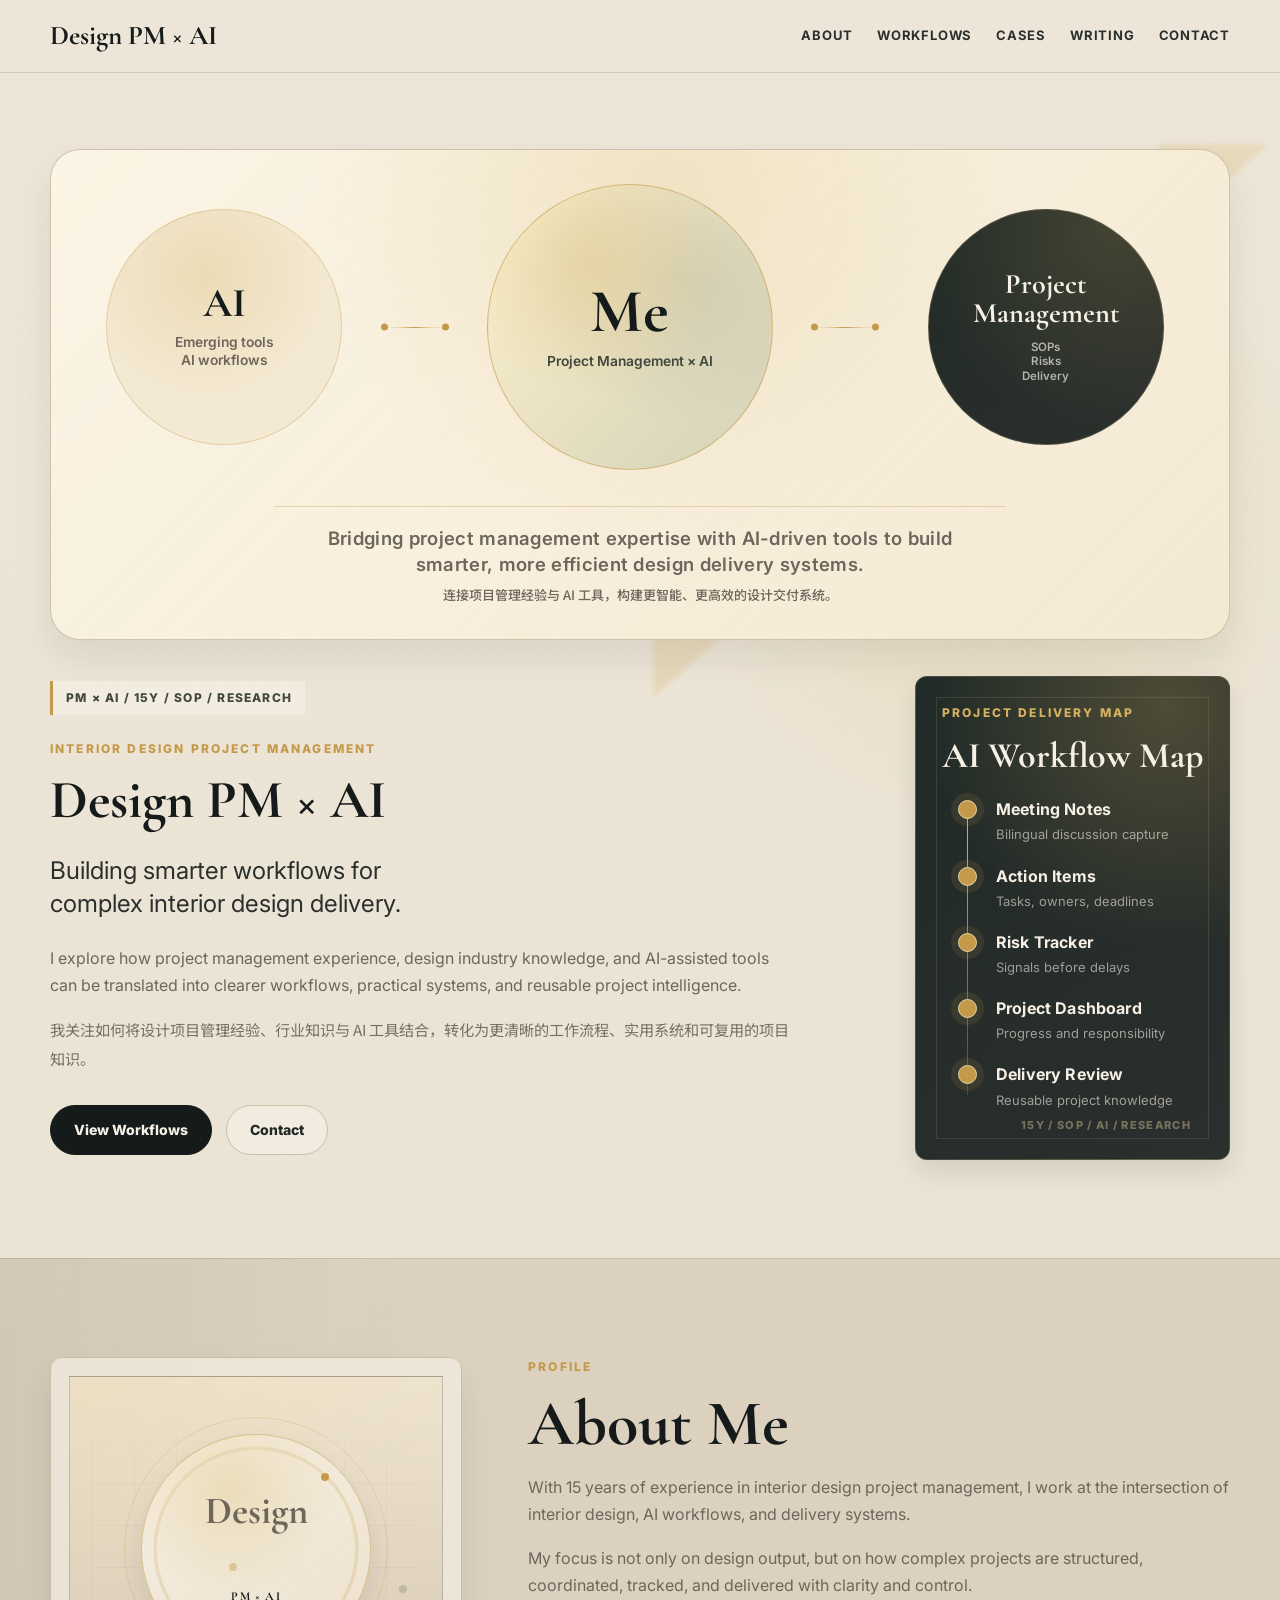
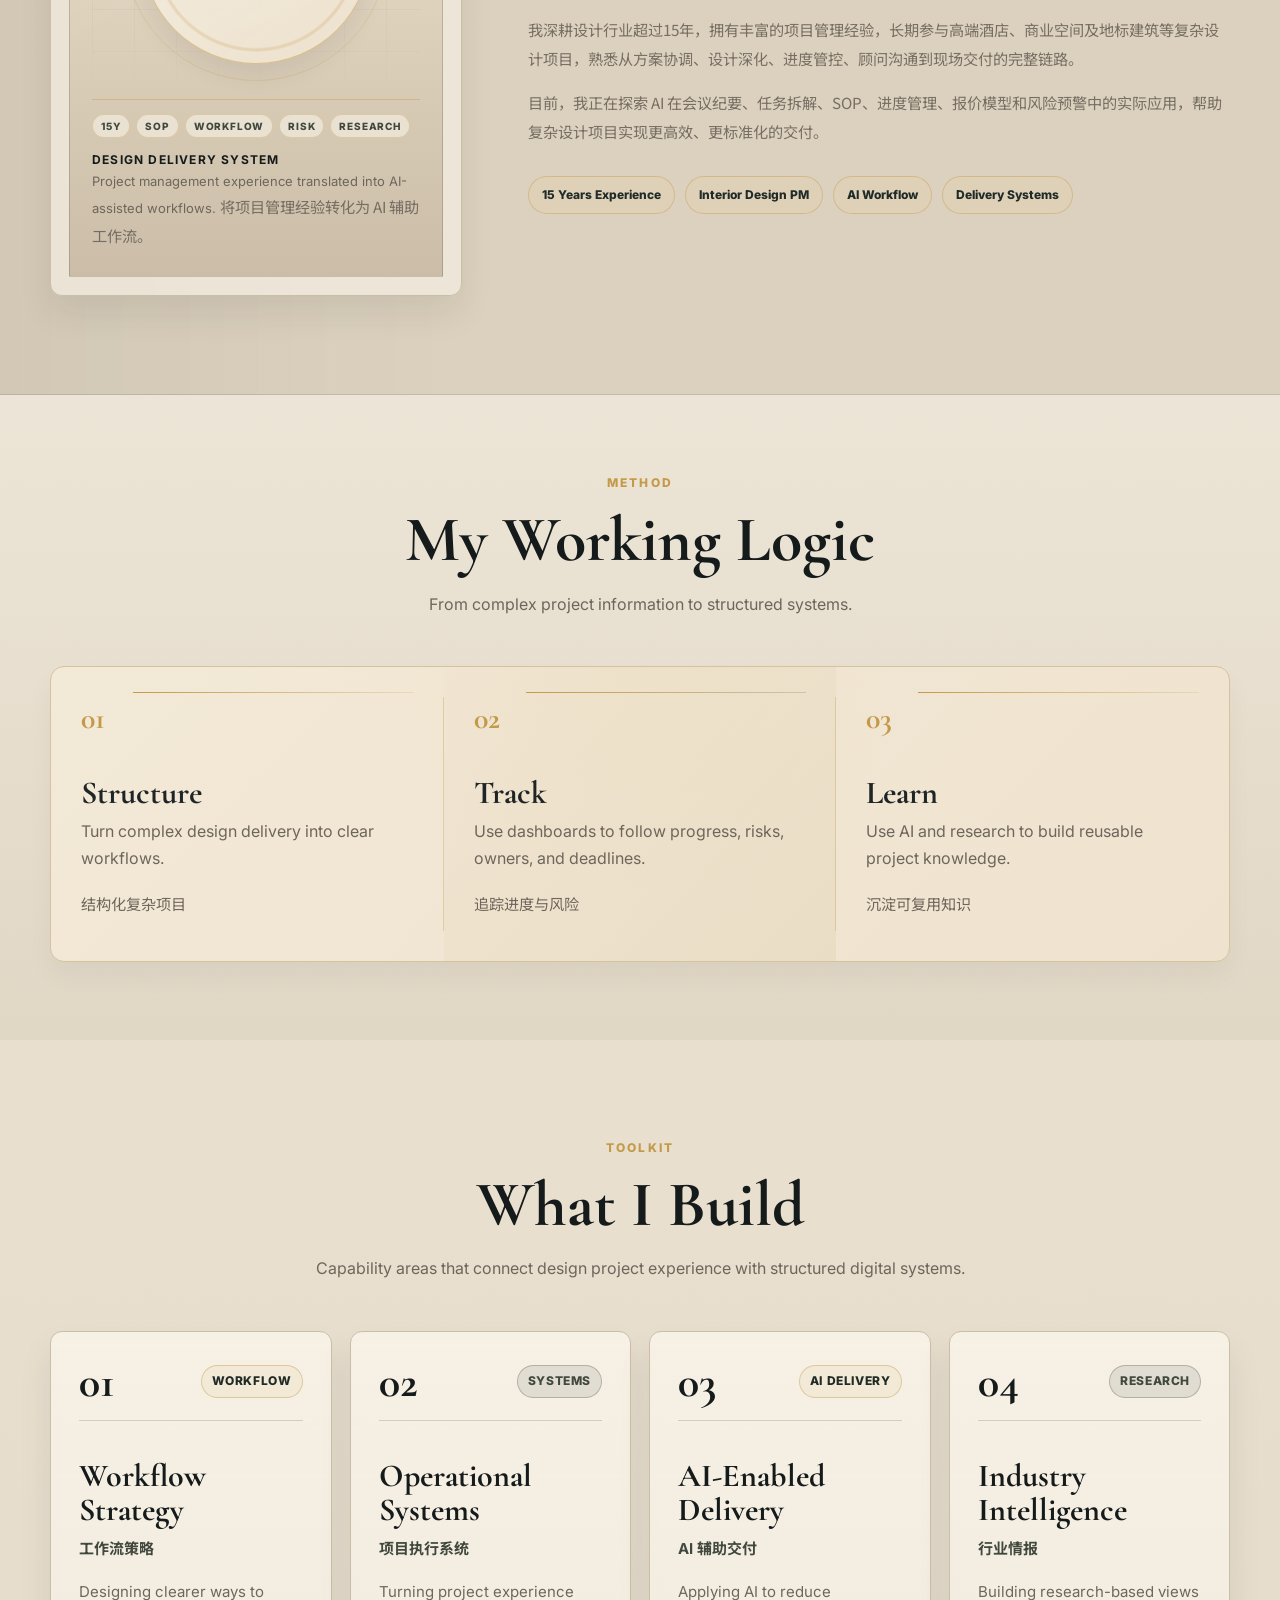
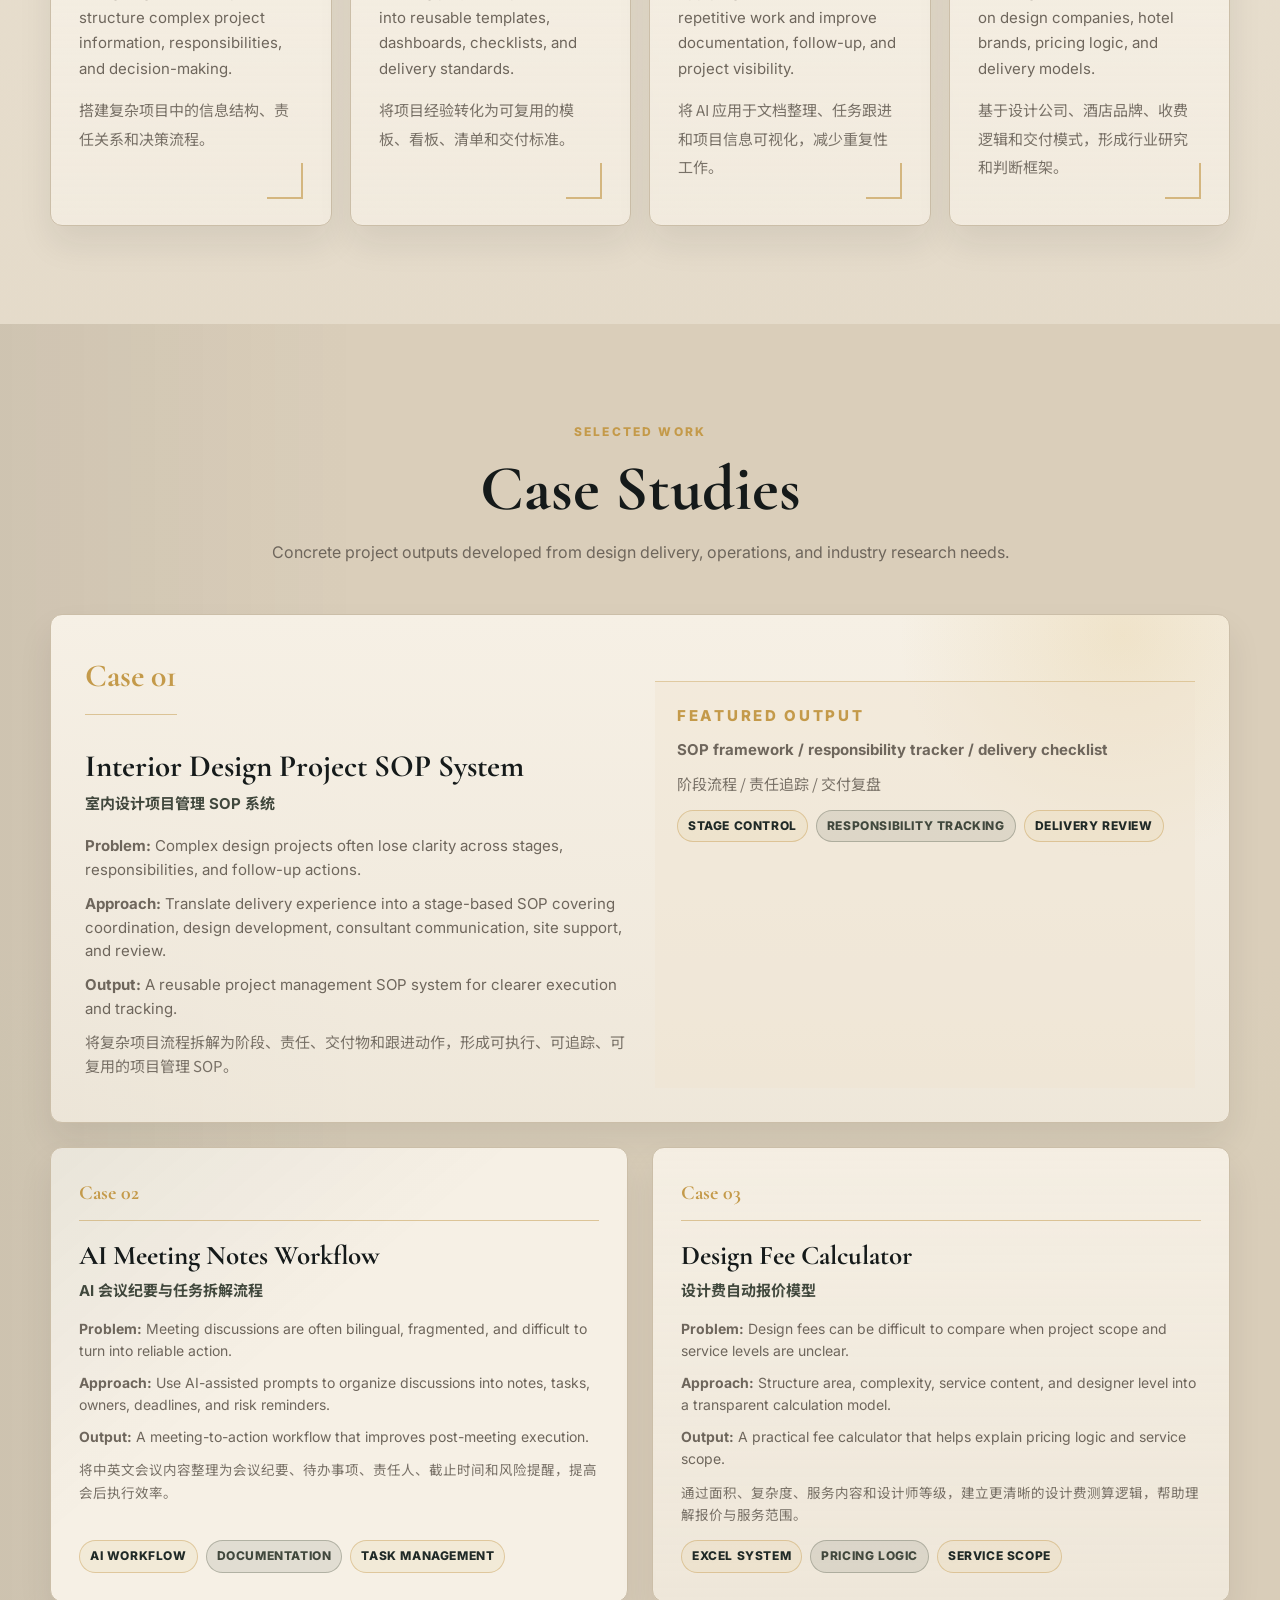
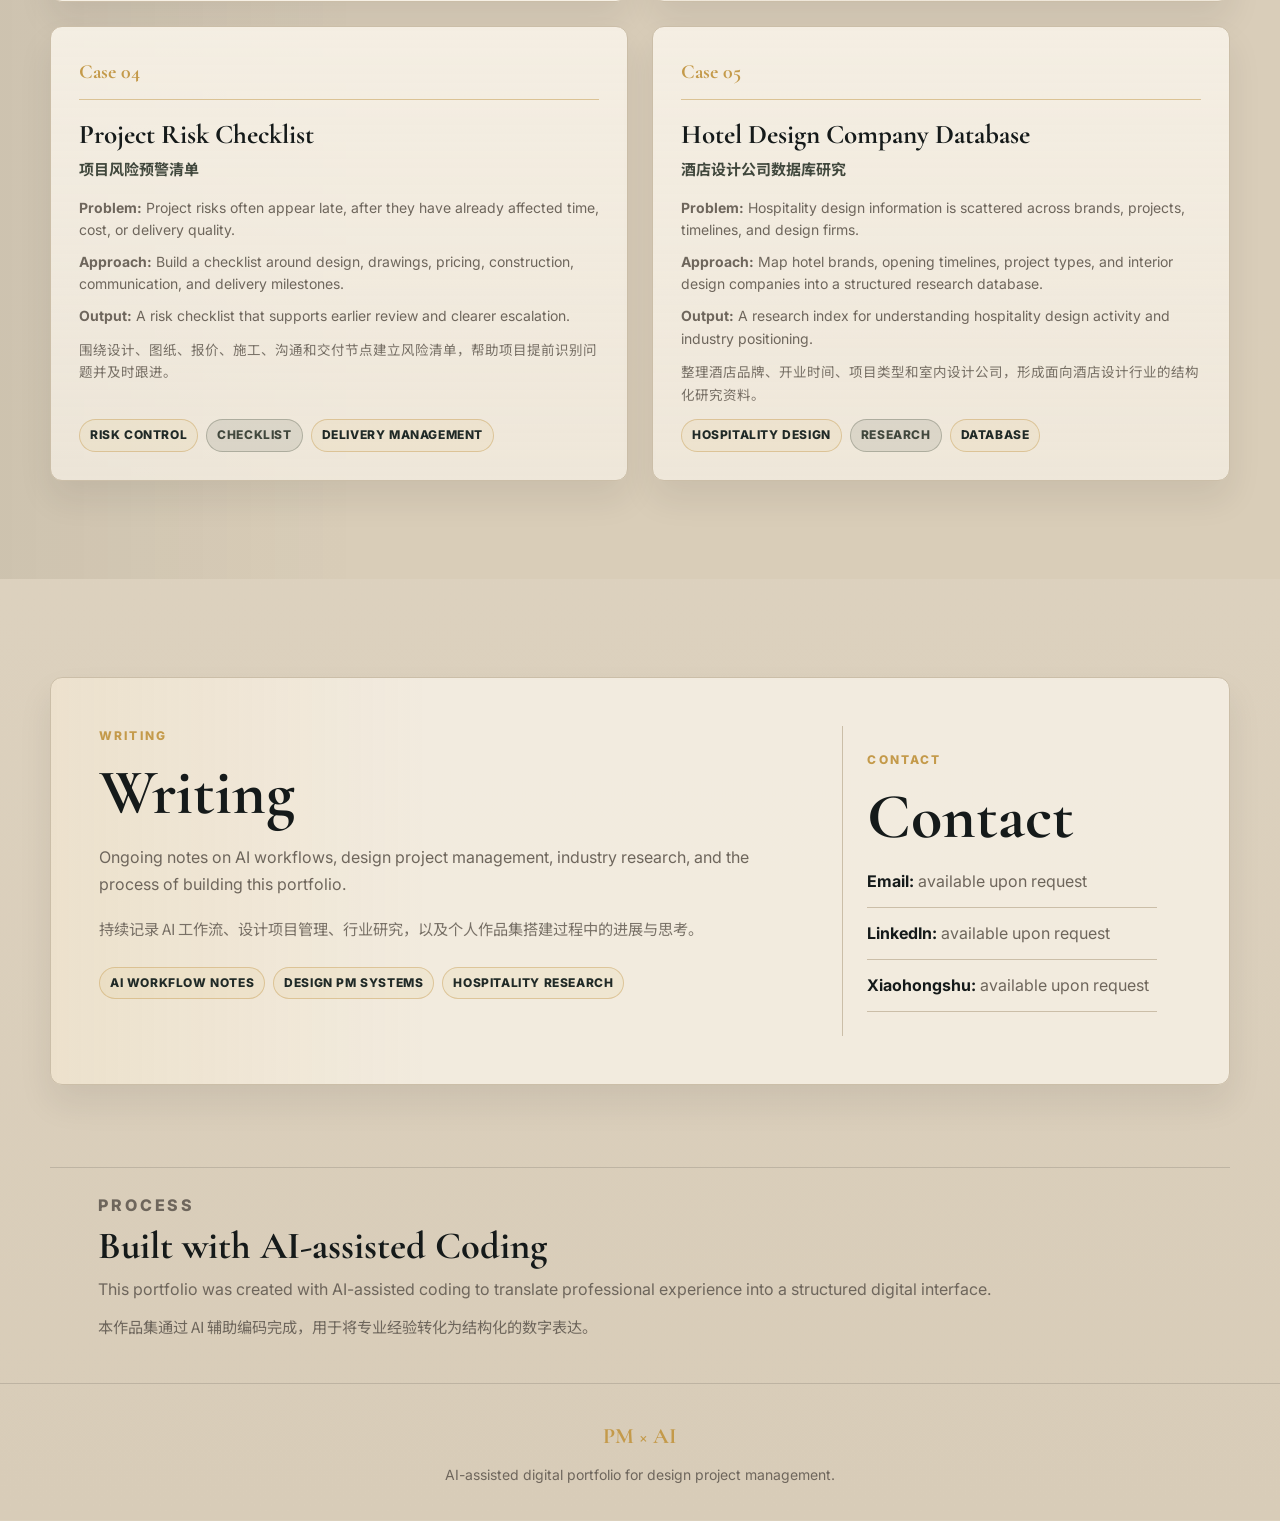
==== commit 931a86c6: "Update portfolio layout" ====
--- a/index.html
+++ b/index.html
@@ -28,7 +28,7 @@
       <div class="container hero-system-graphic" aria-label="Personal positioning diagram">
         <div class="system-node system-side">
           <span>AI</span>
-          <small>Latest tools and intelligent workflows</small>
+          <small>Emerging tools<br>AI workflows</small>
         </div>
         <div class="system-connector" aria-hidden="true"></div>
         <div class="system-node system-center">
@@ -37,10 +37,13 @@
         </div>
         <div class="system-connector" aria-hidden="true"></div>
         <div class="system-node system-side">
-          <span>Project Management</span>
-          <small>SOPs, risk control, delivery systems</small>
-        </div>
-        <p class="system-caption">Bridging project management expertise with AI-driven tools to build smarter, more efficient design delivery systems.</p>
+          <span>Project<br>Management</span>
+          <small>SOPs<br>Risks<br>Delivery</small>
+        </div>
+        <div class="system-caption">
+          <p>Bridging project management expertise with AI-driven tools to build smarter, more efficient design delivery systems.</p>
+          <p class="cn-text">连接项目管理经验与 AI 工具，构建更智能、更高效的设计交付系统。</p>
+        </div>
       </div>
 
       <div class="container hero-grid">
@@ -48,7 +51,7 @@
           <div class="signature-mark">PM × AI / 15Y / SOP / Research</div>
           <p class="eyebrow">Interior Design Project Management</p>
           <h1>Design PM × AI</h1>
-          <p class="hero-subtitle">Building smarter workflows for complex interior design delivery.</p>
+          <p class="hero-subtitle">Building smarter workflows for<br>complex interior design delivery.</p>
           <p>
             I explore how project management experience, design industry knowledge, and AI-assisted tools can be translated into clearer workflows, practical systems, and reusable project intelligence.
           </p>
@@ -100,12 +103,25 @@
     <section id="about" class="section about-section">
       <div class="container about-grid">
         <div class="portrait-card">
-          <div class="portrait-placeholder" aria-label="Portrait placeholder">
-            <div class="portrait-grid" aria-hidden="true"></div>
-            <div class="portrait-silhouette" aria-hidden="true"></div>
-            <span>Portrait / personal image area</span>
-          </div>
-          <p><strong>Design Delivery System</strong> Image area prepared for a temporary character image or future professional portrait.</p>
+          <div class="portrait-placeholder portrait-system" aria-label="Design PM and AI personal system diagram">
+            <div class="portrait-visual">
+              <div class="portrait-grid" aria-hidden="true"></div>
+              <div class="system-mark" aria-hidden="true">
+                <span>Design</span>
+                <strong>PM × AI</strong>
+              </div>
+            </div>
+            <div class="portrait-caption">
+              <div class="system-strip" aria-label="System keywords">
+                <span>15Y</span>
+                <span>SOP</span>
+                <span>Workflow</span>
+                <span>Risk</span>
+                <span>Research</span>
+              </div>
+              <p><strong>Design Delivery System</strong> Project management experience translated into AI-assisted workflows. <span class="cn-text">将项目管理经验转化为 AI 辅助工作流。</span></p>
+            </div>
+          </div>
         </div>
 
         <div class="content-flow">
@@ -215,7 +231,7 @@
               <span class="category-tag olive-tag">Systems</span>
             </div>
             <h3>Operational Systems</h3>
-            <h4>运营系统</h4>
+            <h4>项目执行系统</h4>
             <p>Turning project experience into reusable templates, dashboards, checklists, and delivery standards.</p>
             <p class="cn-text">将项目经验转化为可复用的模板、看板、清单和交付标准。</p>
           </article>
@@ -255,17 +271,24 @@
 
         <div class="case-grid">
           <article class="case-card case-large">
-            <span class="case-number">Case 01</span>
-            <h3>Interior Design Project SOP System</h3>
-            <h4>室内设计项目管理 SOP 系统</h4>
-            <p><strong>Problem:</strong> Complex design projects often lose clarity across stages, responsibilities, and follow-up actions.</p>
-            <p><strong>Approach:</strong> Translate delivery experience into a stage-based SOP covering coordination, design development, consultant communication, site support, and review.</p>
-            <p><strong>Output:</strong> A reusable project management SOP system for clearer execution and tracking.</p>
-            <p class="cn-text">将复杂项目流程拆解为阶段、责任、交付物和跟进动作，形成可执行、可追踪、可复用的项目管理 SOP。</p>
-            <div class="focus-tags">
-              <span>SOP</span>
-              <span>Project Delivery</span>
-              <span>Risk Control</span>
+            <div class="case-featured-main">
+              <span class="case-number">Case 01</span>
+              <h3>Interior Design Project SOP System</h3>
+              <h4>室内设计项目管理 SOP 系统</h4>
+              <p><strong>Problem:</strong> Complex design projects often lose clarity across stages, responsibilities, and follow-up actions.</p>
+              <p><strong>Approach:</strong> Translate delivery experience into a stage-based SOP covering coordination, design development, consultant communication, site support, and review.</p>
+              <p><strong>Output:</strong> A reusable project management SOP system for clearer execution and tracking.</p>
+              <p class="cn-text">将复杂项目流程拆解为阶段、责任、交付物和跟进动作，形成可执行、可追踪、可复用的项目管理 SOP。</p>
+            </div>
+            <div class="case-featured-output">
+              <p class="eyebrow">Featured Output</p>
+              <p><strong>SOP framework / responsibility tracker / delivery checklist</strong></p>
+              <p class="cn-text">阶段流程 / 责任追踪 / 交付复盘</p>
+              <div class="focus-tags">
+                <span>STAGE CONTROL</span>
+                <span>RESPONSIBILITY TRACKING</span>
+                <span>DELIVERY REVIEW</span>
+              </div>
             </div>
           </article>
 
@@ -351,7 +374,7 @@
           <div class="contact-list">
             <p><strong>Email:</strong> available upon request</p>
             <p><strong>LinkedIn:</strong> available upon request</p>
-            <p><strong>Xiaohongshu:</strong> optional</p>
+            <p><strong>Xiaohongshu:</strong> available upon request</p>
           </div>
         </aside>
       </div>
@@ -361,8 +384,8 @@
       <div class="container ai-built-note">
         <p class="eyebrow">Process</p>
         <h2>Built with AI-assisted Coding</h2>
-        <p>This portfolio was created as an experiment in using AI to translate professional experience into a structured digital interface.</p>
-        <p class="cn-text">本作品集通过 AI 辅助编码完成，用于探索如何将室内设计项目管理经验转化为结构化的数字表达。</p>
+        <p>This portfolio was created with AI-assisted coding to translate professional experience into a structured digital interface.</p>
+        <p class="cn-text">本作品集通过 AI 辅助编码完成，用于将专业经验转化为结构化的数字表达。</p>
       </div>
     </section>
   </main>
--- a/style.css
+++ b/style.css
@@ -124,8 +124,8 @@
 
 .hero-grid {
   display: grid;
-  grid-template-columns: minmax(0, 1.05fr) minmax(340px, 0.95fr);
-  gap: 70px;
+  grid-template-columns: minmax(0, 1.65fr) minmax(340px, 0.85fr);
+  gap: 56px;
   align-items: center;
 }
 
@@ -134,7 +134,7 @@
   grid-template-columns: minmax(210px, 0.82fr) minmax(68px, 0.18fr) minmax(260px, 0.96fr) minmax(68px, 0.18fr) minmax(235px, 0.88fr);
   gap: 18px;
   align-items: center;
-  margin-bottom: 52px;
+  margin-bottom: 36px;
   padding: 34px;
   border: 1px solid rgba(203, 190, 168, 0.9);
   border-radius: 30px;
@@ -264,15 +264,28 @@
   grid-column: 1 / -1;
   max-width: 66%;
   margin: 18px auto 0;
-  padding: 22px 18px 0;
+  padding: 18px 18px 0;
   border-top: 1px solid rgba(196, 154, 74, 0.34);
   color: var(--ink-black);
   font-family: var(--body-font);
-  font-size: clamp(17px, 1.6vw, 22px);
   font-weight: 600;
   letter-spacing: 0.02em;
-  line-height: 1.45;
   text-align: center;
+}
+
+.system-caption p {
+  margin: 0;
+  font-size: clamp(16px, 1.45vw, 21px);
+  line-height: 1.42;
+}
+
+.system-caption .cn-text {
+  margin-top: 6px;
+  color: var(--text-muted);
+  font-size: clamp(13px, 1vw, 15px);
+  font-weight: 500;
+  letter-spacing: 0;
+  line-height: 1.65;
 }
 
 .signature-mark {
@@ -356,13 +369,18 @@
 }
 
 .hero-copy > p {
-  max-width: 705px;
+  max-width: 760px;
+}
+
+.hero-copy h1 {
+  font-size: clamp(38px, 4.2vw, 58px);
 }
 
 .hero-subtitle {
+  max-width: 760px;
   color: var(--graphite);
-  font-size: clamp(20px, 2.2vw, 28px);
-  line-height: 1.4;
+  font-size: clamp(19px, 1.9vw, 25px);
+  line-height: 1.36;
 }
 
 .cn-text {
@@ -425,13 +443,15 @@
 
 .workflow-map {
   position: relative;
-  padding: 38px;
+  max-width: 100%;
+  justify-self: end;
+  padding: 26px;
   border-color: rgba(229, 210, 160, 0.18);
   border-radius: 12px;
   background:
     radial-gradient(circle at 80% 6%, rgba(214, 177, 95, 0.24), transparent 15rem),
     linear-gradient(145deg, var(--ink-green), var(--graphite));
-  box-shadow: 0 22px 42px rgba(21, 26, 26, 0.18);
+  box-shadow: 0 12px 26px rgba(21, 26, 26, 0.1);
   overflow: hidden;
 }
 
@@ -461,9 +481,9 @@
 
 .map-header h2 {
   max-width: 320px;
-  margin-bottom: 34px;
+  margin-bottom: 22px;
   color: var(--sand-card);
-  font-size: 45px;
+  font-size: 36px;
 }
 
 .map-steps {
@@ -490,7 +510,7 @@
   display: grid;
   grid-template-columns: 20px 1fr;
   column-gap: 18px;
-  padding: 0 0 25px;
+  padding: 0 0 17px;
 }
 
 .map-steps li:last-child {
@@ -546,14 +566,25 @@
 .portrait-placeholder {
   position: relative;
   display: grid;
-  place-items: end start;
-  aspect-ratio: 4 / 5;
-  min-height: 380px;
-  padding: 24px;
+  grid-template-rows: minmax(300px, auto) auto;
+  min-height: 0;
+  padding: 22px 22px 24px;
   border: 1px solid rgba(21, 26, 26, 0.18);
   background:
     linear-gradient(150deg, rgba(229, 210, 160, 0.28), transparent 38%),
     linear-gradient(180deg, #efe4d0, #cbbda7);
+  overflow: visible;
+}
+
+.portrait-system {
+  isolation: isolate;
+}
+
+.portrait-visual {
+  position: relative;
+  display: grid;
+  place-items: center;
+  min-height: 300px;
   overflow: hidden;
 }
 
@@ -568,46 +599,107 @@
   opacity: 0.42;
 }
 
-.portrait-silhouette {
-  position: absolute;
-  left: 50%;
-  bottom: 64px;
-  width: 45%;
+.system-mark {
+  position: relative;
+  z-index: 1;
+  display: grid;
+  place-items: center;
+  width: min(70%, 250px);
   aspect-ratio: 1;
-  border-radius: 50% 50% 46% 46%;
-  background: linear-gradient(180deg, rgba(32, 42, 39, 0.86), rgba(32, 42, 39, 0.5));
-  transform: translateX(-50%);
-}
-
-.portrait-silhouette::after {
+  padding: 28px;
+  border: 1px solid rgba(196, 154, 74, 0.5);
+  border-radius: 50%;
+  background:
+    radial-gradient(circle at 38% 24%, rgba(229, 210, 160, 0.58), transparent 48%),
+    radial-gradient(circle at 50% 50%, transparent 0 61%, rgba(196, 154, 74, 0.22) 62% 63%, transparent 64%),
+    linear-gradient(145deg, rgba(246, 240, 229, 0.94), rgba(239, 227, 207, 0.88));
+  color: var(--ink-black);
+  font-family: var(--heading-font);
+  font-weight: 700;
+  text-align: center;
+  box-shadow: 0 12px 24px rgba(21, 26, 26, 0.08);
+}
+
+.system-mark::before,
+.system-mark::after {
   content: "";
   position: absolute;
-  left: 50%;
-  top: 72%;
-  width: 150%;
-  height: 86%;
-  border-radius: 48% 48% 0 0;
-  background: linear-gradient(180deg, rgba(32, 42, 39, 0.62), rgba(32, 42, 39, 0.22));
-  transform: translateX(-50%);
-}
-
-.portrait-placeholder span {
+  border-radius: 50%;
+}
+
+.system-mark::before {
+  inset: -18px;
+  border: 1px solid rgba(196, 154, 74, 0.24);
+}
+
+.system-mark::after {
+  right: 18%;
+  top: 17%;
+  width: 8px;
+  height: 8px;
+  background: var(--mountain-gold);
+  box-shadow:
+    -92px 90px 0 rgba(196, 154, 74, 0.42),
+    78px 112px 0 rgba(110, 116, 99, 0.28);
+}
+
+.system-mark span,
+.system-mark strong {
   position: relative;
   z-index: 1;
-  max-width: 210px;
-  padding-top: 12px;
-  border-top: 2px solid var(--mountain-gold);
+  display: block;
+}
+
+.system-mark span {
+  color: var(--text-muted);
+  font-size: clamp(30px, 3vw, 42px);
+  line-height: 0.95;
+}
+
+.system-mark strong {
+  color: var(--mountain-gold);
+  font-size: clamp(30px, 3.2vw, 44px);
+  font-weight: 700;
+  line-height: 1;
+}
+
+.portrait-caption {
+  position: relative;
+  z-index: 2;
+  display: grid;
+  gap: 12px;
+  padding-top: 14px;
+  padding-bottom: 2px;
+  border-top: 1px solid rgba(196, 154, 74, 0.42);
+}
+
+.system-strip {
+  display: flex;
+  flex-wrap: wrap;
+  gap: 6px;
   color: var(--ink-black);
-  font-size: 13px;
+  font-size: 10px;
   font-weight: 800;
   letter-spacing: 0.08em;
-  line-height: 1.5;
+  line-height: 1.2;
   text-transform: uppercase;
 }
 
+.system-strip span {
+  display: inline-flex;
+  align-items: center;
+  min-height: 24px;
+  padding: 4px 8px;
+  border: 1px solid rgba(196, 154, 74, 0.34);
+  border-radius: 999px;
+  background: rgba(246, 240, 229, 0.62);
+  color: var(--dark-olive);
+}
+
 .portrait-card p {
-  margin: 14px 4px 0;
+  margin: 0;
   font-size: 13px;
+  line-height: 1.62;
 }
 
 .portrait-card strong {
@@ -661,10 +753,24 @@
     linear-gradient(180deg, rgba(237, 230, 216, 0.78), rgba(216, 204, 184, 0.44));
 }
 
+@media (min-width: 761px) {
+  .logic-section {
+    padding-top: 78px;
+    padding-bottom: 78px;
+  }
+}
+
 .logic-grid {
   display: grid;
   grid-template-columns: repeat(3, minmax(0, 1fr));
-  gap: 18px;
+  gap: 0;
+  border: 1px solid #d6c39d;
+  border-radius: 14px;
+  background:
+    radial-gradient(circle at 50% 0%, rgba(229, 210, 160, 0.18), transparent 16rem),
+    linear-gradient(135deg, #f3e9d7, #efe3cf);
+  box-shadow: 0 14px 26px rgba(21, 26, 26, 0.045);
+  overflow: hidden;
 }
 
 .logic-mobile-summary {
@@ -673,9 +779,12 @@
 
 .logic-card {
   position: relative;
-  min-height: 255px;
-  padding: 30px;
-  border-radius: 12px;
+  min-height: 178px;
+  padding: 26px 30px 28px;
+  border: 0;
+  border-radius: 0;
+  background: transparent;
+  box-shadow: none;
   overflow: hidden;
   transition: transform 180ms ease, background 180ms ease, border-color 180ms ease;
 }
@@ -683,41 +792,70 @@
 .logic-card::before {
   content: "";
   position: absolute;
-  top: 48px;
+  top: 25px;
   right: 30px;
-  left: 86px;
+  left: 82px;
   height: 1px;
-  background: rgba(196, 154, 74, 0.46);
+  background: linear-gradient(90deg, #c49a4a, rgba(196, 154, 74, 0.18));
 }
 
 .logic-card::after {
   content: "";
   position: absolute;
-  right: 30px;
+  top: 30px;
+  right: 0;
   bottom: 30px;
-  width: 48px;
-  height: 2px;
-  background: var(--mountain-gold);
+  width: 1px;
+  height: auto;
+  background: rgba(196, 154, 74, 0.35);
 }
 
 .logic-card:nth-child(2) {
-  background:
-    radial-gradient(circle at 88% 0%, rgba(214, 177, 95, 0.18), transparent 11rem),
-    var(--ink-green);
-  border-color: rgba(229, 210, 160, 0.24);
-}
-
-.logic-card:nth-child(2) h3,
+  background: linear-gradient(135deg, rgba(239, 227, 207, 0.42), rgba(230, 216, 190, 0.58));
+}
+
+.logic-card:nth-child(3) {
+  background: transparent;
+}
+
+.logic-card:nth-child(2)::before {
+  background: linear-gradient(90deg, #c49a4a, rgba(110, 116, 99, 0.26));
+}
+
+.logic-card:nth-child(2)::after {
+  background: rgba(196, 154, 74, 0.35);
+}
+
+.logic-card:nth-child(3)::after {
+  display: none;
+}
+
+.logic-card h3 {
+  color: #1f2526;
+}
+
+.logic-card p {
+  color: #6e665c;
+}
+
+.logic-card .cn-text {
+  color: #6e665c;
+}
+
 .logic-card:nth-child(2) span {
-  color: var(--sand-card);
+  color: #c49a4a;
+}
+
+.logic-card:nth-child(2) h3 {
+  color: #1f2526;
 }
 
 .logic-card:nth-child(2) p {
-  color: rgba(246, 240, 229, 0.7);
+  color: #6e665c;
 }
 
 .logic-card:nth-child(2) .cn-text {
-  color: rgba(246, 240, 229, 0.62);
+  color: #6e665c;
 }
 
 .logic-card span,
@@ -730,8 +868,8 @@
 
 .logic-card span {
   display: block;
-  margin-bottom: 58px;
-  font-size: 32px;
+  margin-bottom: 32px;
+  font-size: 30px;
 }
 
 .toolkit-grid {
@@ -762,8 +900,7 @@
 }
 
 .tool-card:hover,
-.case-card:hover,
-.logic-card:hover {
+.case-card:hover {
   transform: translateY(-4px);
   border-color: rgba(196, 154, 74, 0.56);
 }
@@ -814,17 +951,15 @@
 
 .case-grid {
   display: grid;
-  grid-template-columns: repeat(12, minmax(0, 1fr));
-  grid-auto-flow: dense;
-  gap: 18px;
+  grid-template-columns: repeat(2, minmax(0, 1fr));
+  gap: 24px;
   align-items: stretch;
 }
 
 .case-card {
-  grid-column: span 4;
   display: flex;
   flex-direction: column;
-  min-height: 390px;
+  min-height: auto;
   padding: 28px;
   border-radius: 12px;
   background:
@@ -833,18 +968,20 @@
 }
 
 .case-large {
-  grid-column: span 7;
-  grid-row: span 2;
-  min-height: 560px;
-  padding: 38px;
+  grid-column: 1 / -1;
+  display: grid;
+  grid-template-columns: repeat(auto-fit, minmax(min(100%, 280px), 1fr));
+  gap: 30px;
+  min-height: auto;
+  align-self: start;
+  padding: 34px;
   background:
     radial-gradient(circle at 91% 4%, rgba(214, 177, 95, 0.2), transparent 14rem),
     linear-gradient(180deg, var(--sand-card), rgba(246, 240, 229, 0.74));
 }
 
 .case-tall {
-  grid-column: span 5;
-  min-height: 360px;
+  min-height: auto;
   background:
     linear-gradient(140deg, rgba(32, 42, 39, 0.06), transparent 42%),
     var(--sand-card);
@@ -853,45 +990,101 @@
 .case-card:nth-child(3),
 .case-card:nth-child(4),
 .case-card:nth-child(5) {
-  grid-column: span 5;
-  min-height: 330px;
+  min-height: 350px;
+}
+
+.case-card:not(.case-large) {
+  min-height: 350px;
+}
+
+.case-card:nth-child(3) {
+  grid-column: auto;
+  grid-row: auto;
+}
+
+.case-card:nth-child(4) {
+  grid-column: auto;
+  grid-row: auto;
 }
 
 .case-card:nth-child(5) {
-  grid-column: span 7;
+  grid-column: auto;
 }
 
 .case-number {
   display: inline-block;
-  margin-bottom: 42px;
+  margin-bottom: 20px;
   padding-bottom: 10px;
   border-bottom: 1px solid rgba(196, 154, 74, 0.5);
-  font-size: 24px;
+  font-size: 20px;
 }
 
 .case-large .case-number {
-  margin-bottom: 86px;
-  font-size: 34px;
+  margin-bottom: 34px;
+  font-size: 32px;
 }
 
 .case-card h3 {
-  font-size: 31px;
+  font-size: 27px;
+  line-height: 1.1;
 }
 
 .case-large h3 {
   max-width: 680px;
+  font-size: 31px;
+}
+
+.case-featured-output {
+  margin-top: 32px;
+  padding: 22px;
+  border-top: 1px solid rgba(196, 154, 74, 0.4);
+  background: rgba(239, 227, 207, 0.42);
+}
+
+.case-featured-output .eyebrow {
+  margin-bottom: 10px;
+}
+
+.case-featured-output p {
+  margin-bottom: 8px;
+}
+
+.case-featured-output .focus-tags {
+  margin-top: 14px;
+  padding-top: 0;
 }
 
 .case-card p {
+  margin-bottom: 10px;
+  font-size: 14px;
+  line-height: 1.58;
+}
+
+.case-large p {
   font-size: 15px;
+}
+
+.case-card:not(.case-large) h4 {
+  margin-bottom: 14px;
+}
+
+.case-card:not(.case-large) .cn-text {
+  margin-bottom: 0;
+  font-size: 13.5px;
+  line-height: 1.7;
+}
+
+.case-card:not(.case-large) .focus-tags {
+  margin-top: auto;
+  padding-top: 14px;
 }
 
 .focus-tags {
   display: flex;
   flex-wrap: wrap;
   gap: 8px;
-  margin-top: auto;
-  padding-top: 24px;
+  margin-top: 14px;
+  padding-top: 8px;
 }
 
 .closing-section {
@@ -1031,6 +1224,11 @@
     gap: 44px;
   }
 
+  .workflow-map {
+    max-width: 100%;
+    justify-self: stretch;
+  }
+
   .hero-system-graphic {
     grid-template-columns: 1fr;
     gap: 8px;
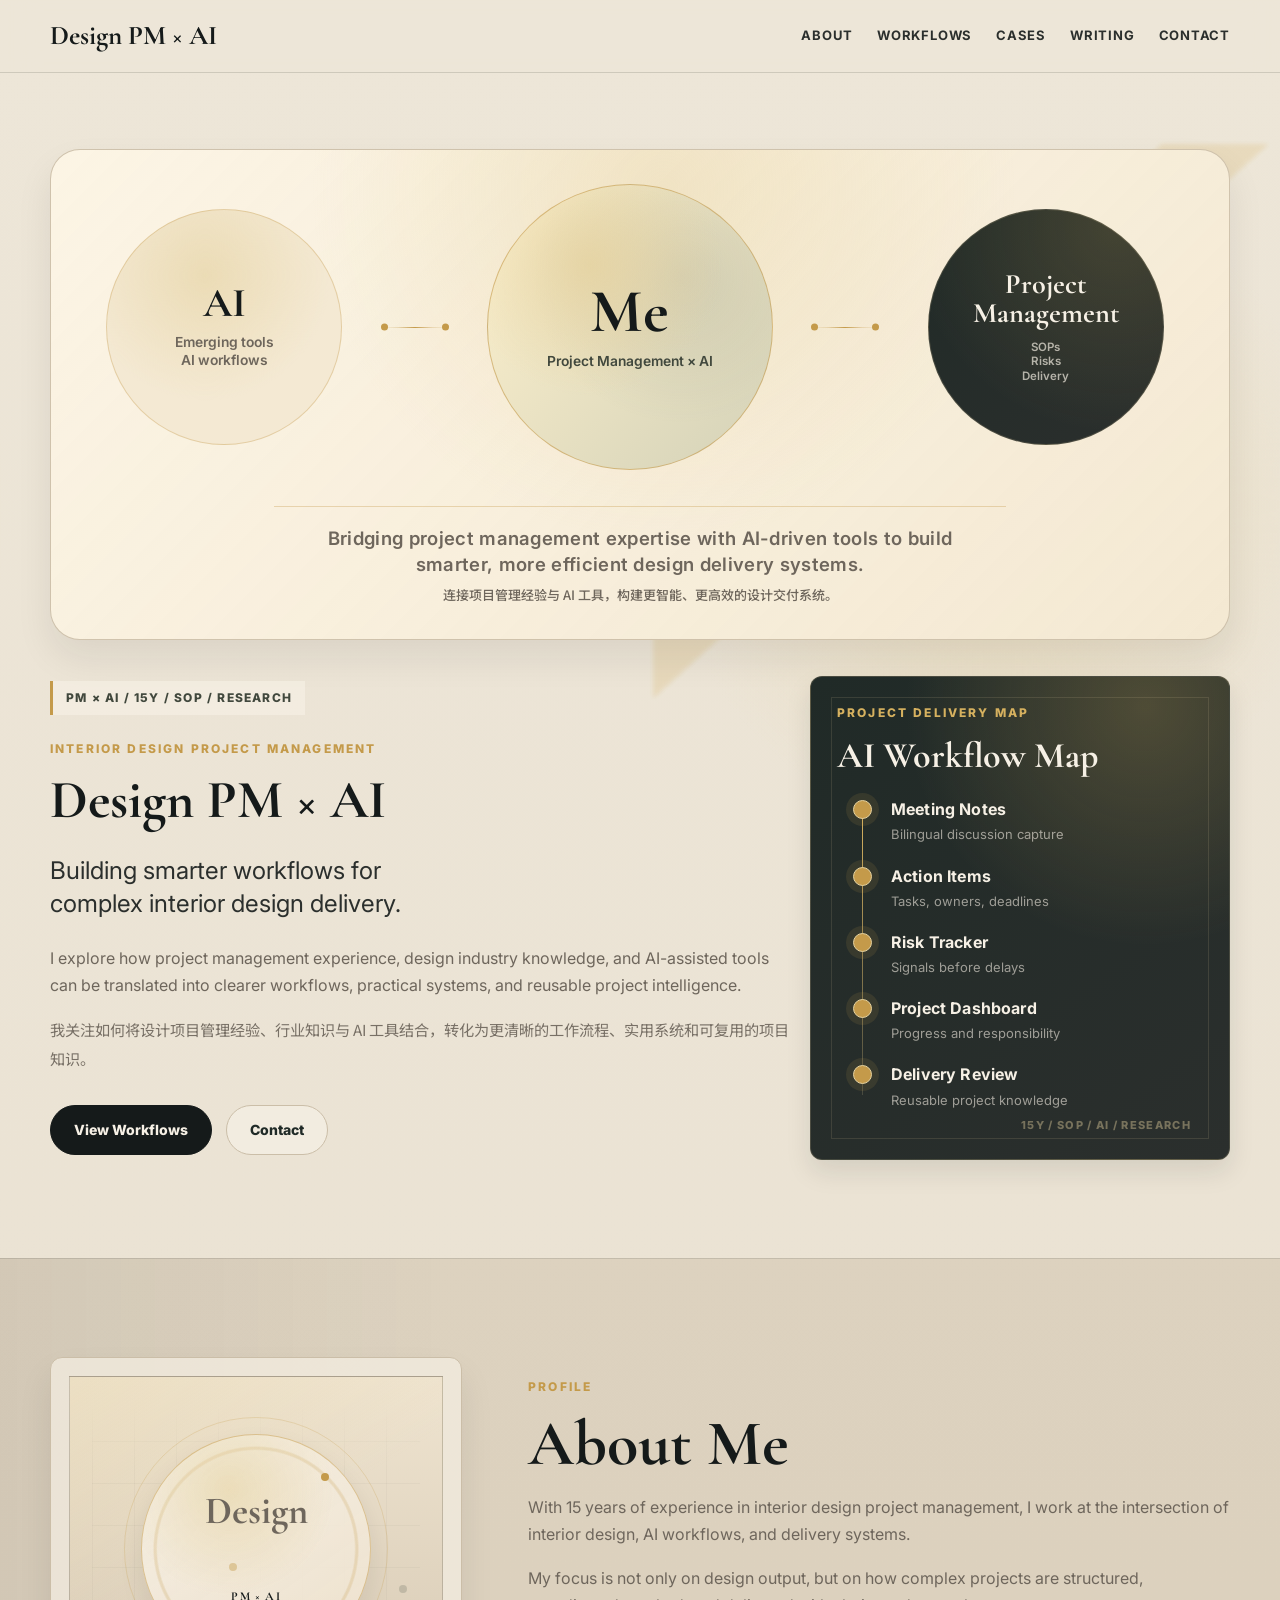
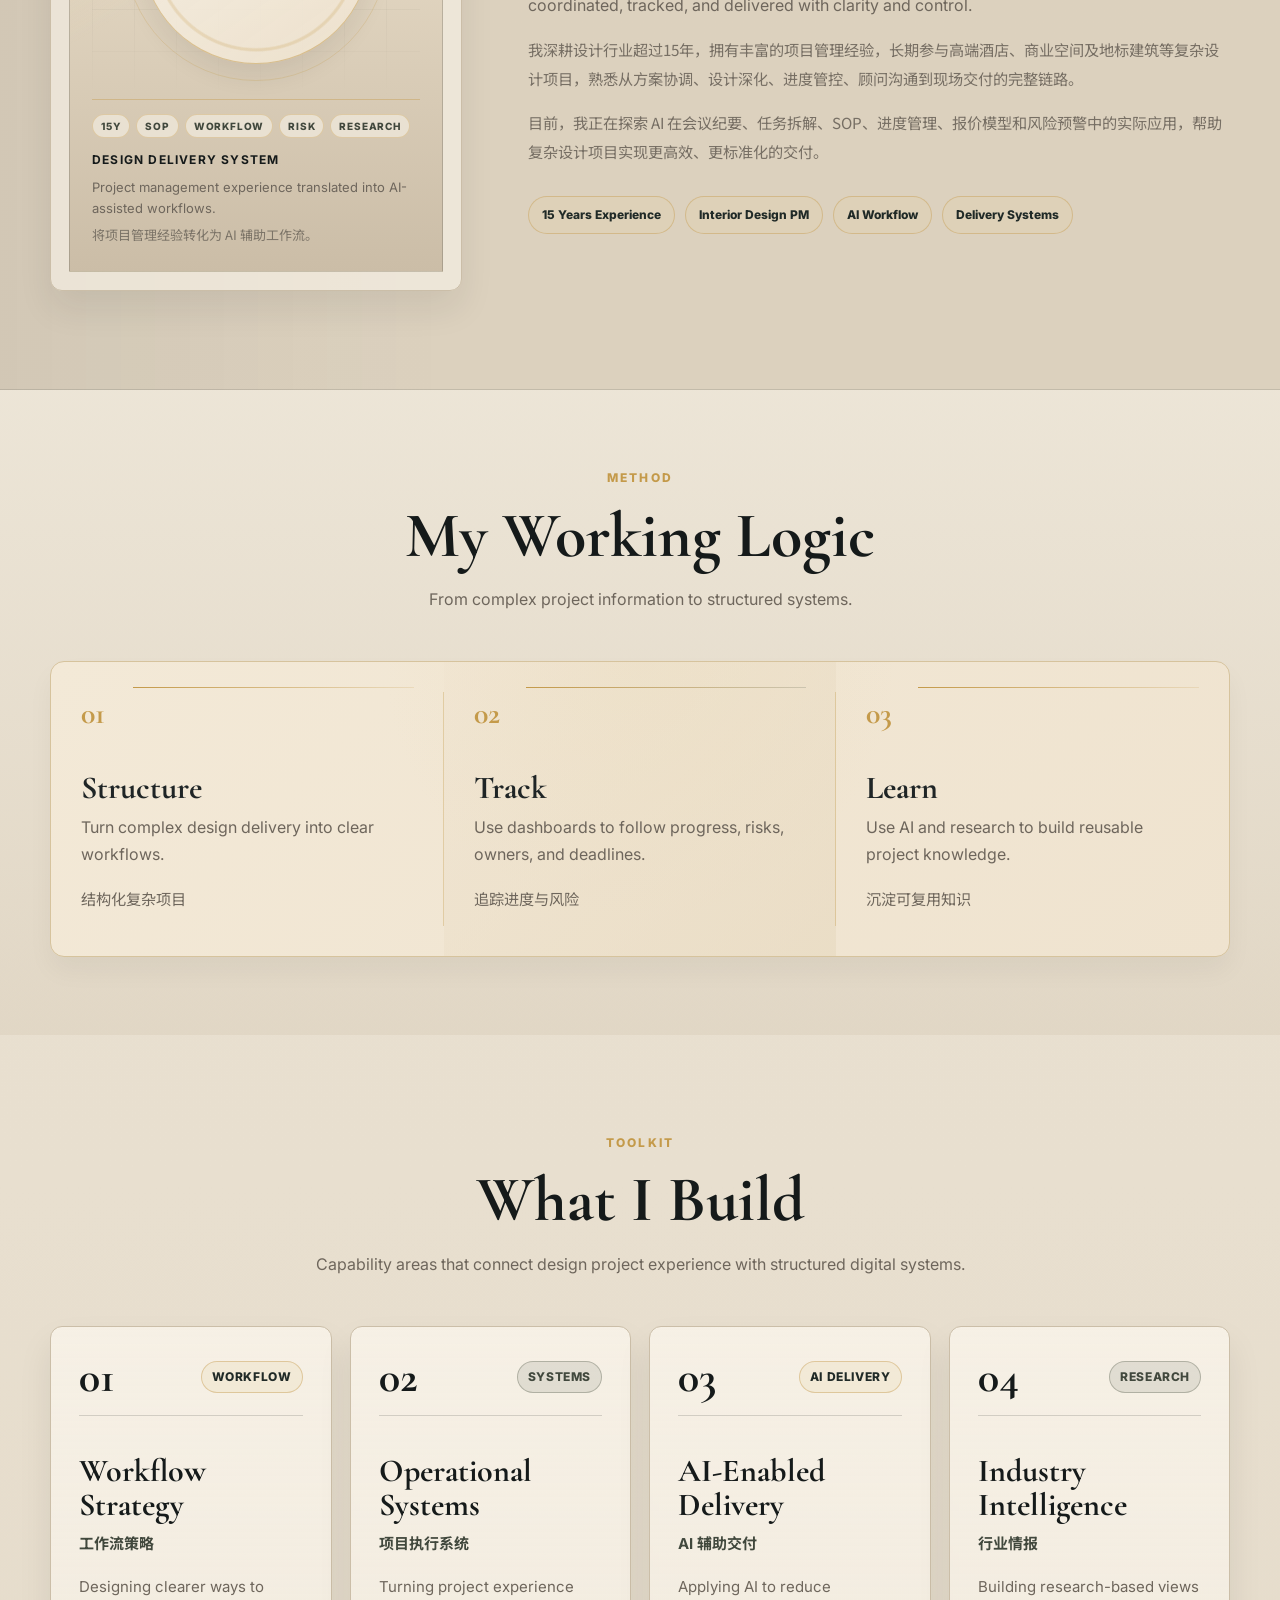
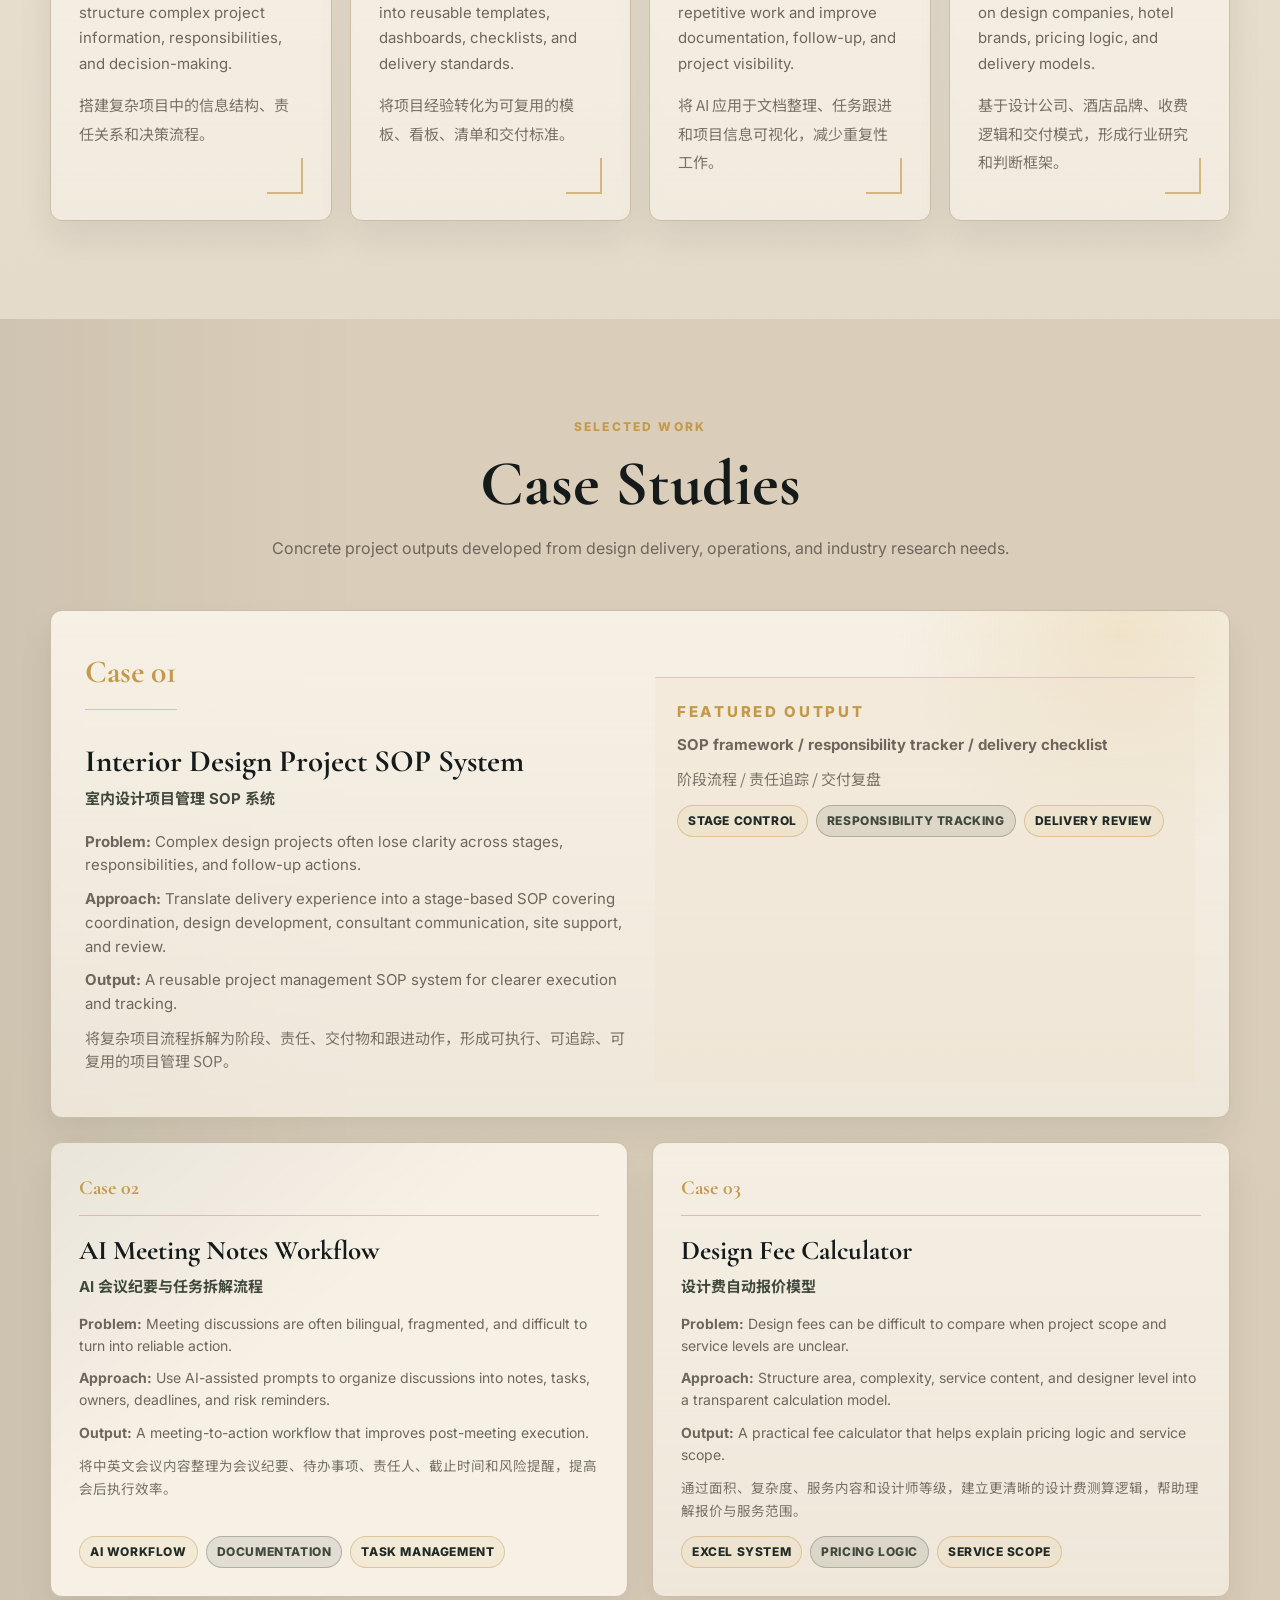
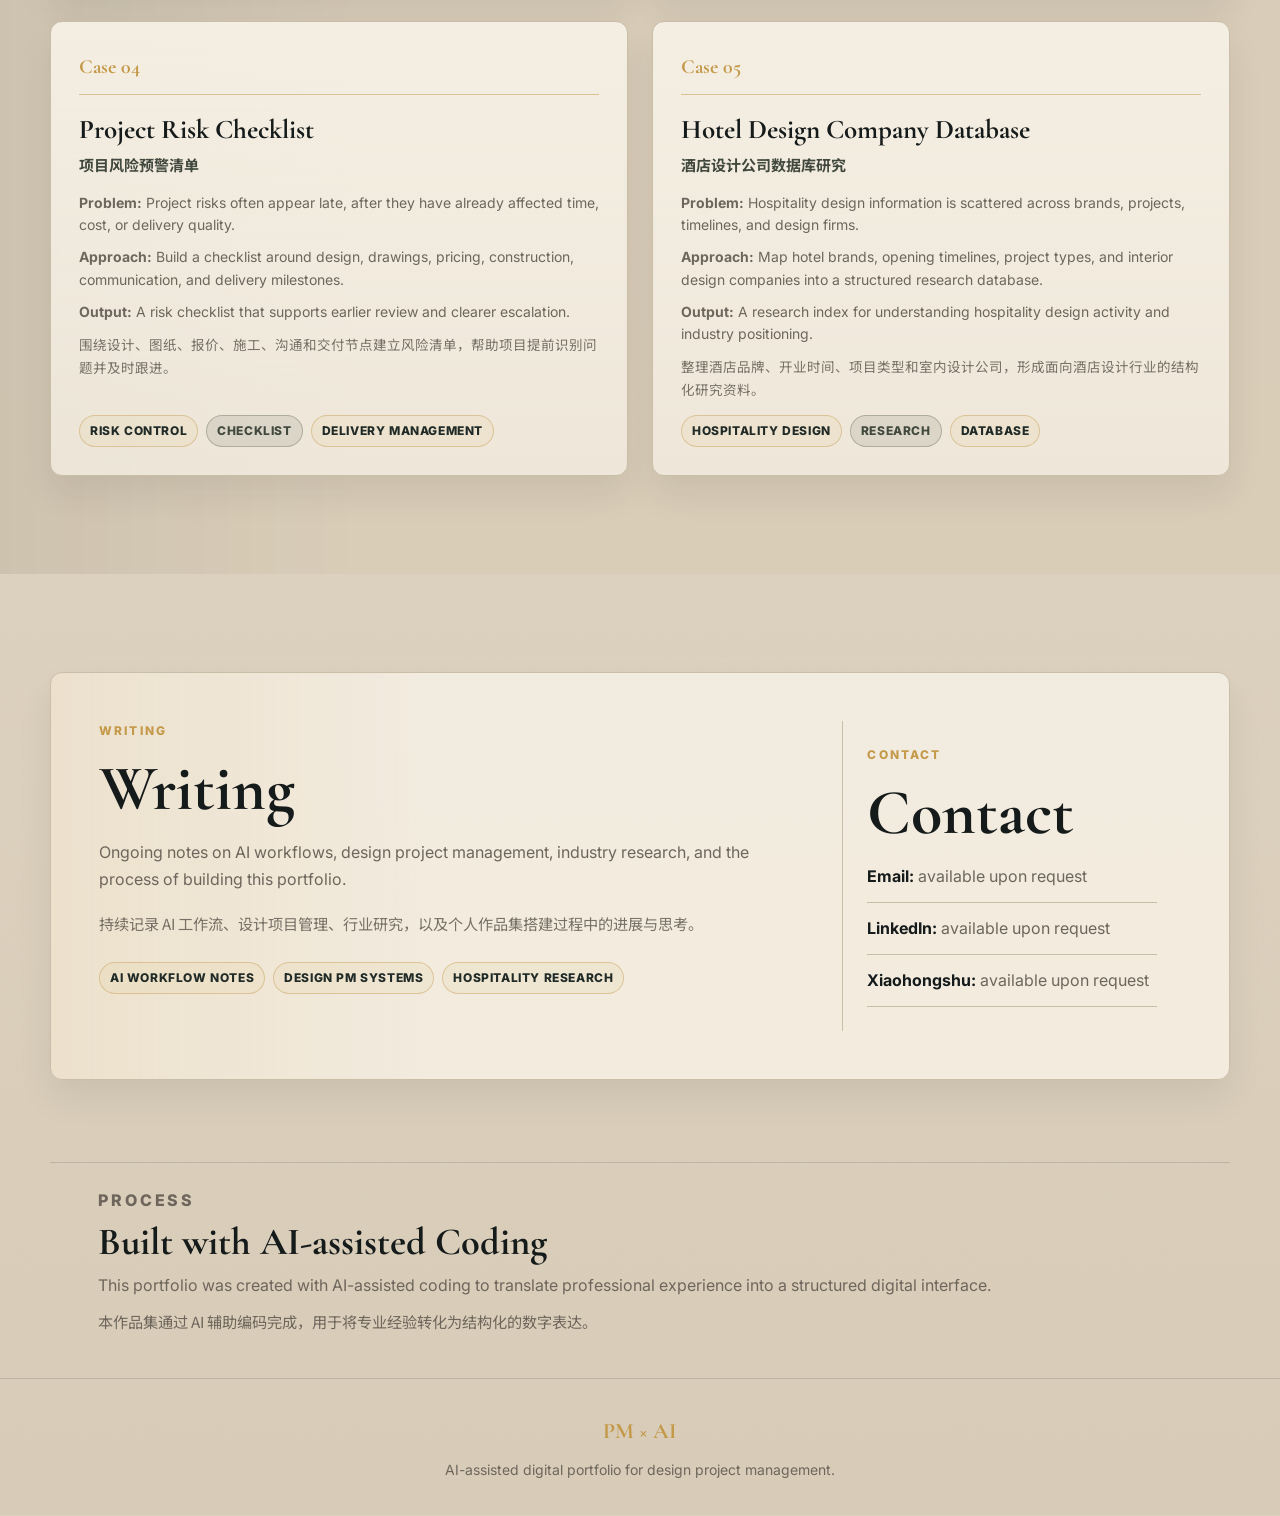
==== commit d224468f: "Update portfolio layout" ====
--- a/index.html
+++ b/index.html
@@ -119,7 +119,11 @@
                 <span>Risk</span>
                 <span>Research</span>
               </div>
-              <p><strong>Design Delivery System</strong> Project management experience translated into AI-assisted workflows. <span class="cn-text">将项目管理经验转化为 AI 辅助工作流。</span></p>
+              <div class="system-caption-text">
+                <strong>Design Delivery System</strong>
+                <p class="system-caption-en">Project management experience translated into AI-assisted workflows.</p>
+                <p class="system-caption-cn">将项目管理经验转化为 AI 辅助工作流。</p>
+              </div>
             </div>
           </div>
         </div>
--- a/style.css
+++ b/style.css
@@ -455,6 +455,13 @@
   overflow: hidden;
 }
 
+@media (min-width: 1061px) {
+  .workflow-map {
+    width: min(112%, 420px);
+    max-width: none;
+  }
+}
+
 .workflow-map::before {
   content: "";
   position: absolute;
@@ -555,6 +562,12 @@
   grid-template-columns: minmax(260px, 0.74fr) minmax(0, 1.26fr);
   gap: 66px;
   align-items: start;
+}
+
+@media (min-width: 1061px) {
+  .about-grid .content-flow {
+    padding-top: 20px;
+  }
 }
 
 .portrait-card {
@@ -702,6 +715,23 @@
   line-height: 1.62;
 }
 
+.system-caption-text {
+  display: grid;
+  gap: 5px;
+}
+
+.system-caption-en,
+.system-caption-cn {
+  margin: 0;
+}
+
+.system-caption-cn {
+  color: rgba(110, 102, 92, 0.86);
+  font-family: "Noto Sans SC", var(--body-font);
+  font-size: 12.5px;
+  line-height: 1.7;
+}
+
 .portrait-card strong {
   display: block;
   margin-bottom: 2px;
@@ -1359,7 +1389,45 @@
 
   .hero-system-graphic {
     padding: 16px 14px;
-    margin-bottom: 28px;
+    padding-bottom: 40px;
+    margin-bottom: 40px;
+    height: auto;
+    max-height: none;
+  }
+
+  .hero-grid {
+    position: relative;
+    z-index: 0;
+    margin-top: 0;
+  }
+
+  .signature-mark {
+    position: static;
+    z-index: auto;
+    transform: none;
+    margin-top: 0;
+  }
+
+  .system-caption {
+    max-width: 100%;
+    margin-bottom: 0;
+    padding-right: 12px;
+    padding-bottom: 4px;
+    padding-left: 12px;
+    overflow: visible;
+  }
+
+  .system-caption p,
+  .system-caption .cn-text {
+    max-width: 100%;
+    overflow-wrap: break-word;
+    word-break: normal;
+  }
+
+  .system-caption .cn-text {
+    display: block;
+    font-size: 13px;
+    line-height: 1.7;
   }
 
   .system-node {
@@ -1575,9 +1643,11 @@
   .hero-system-graphic {
     gap: 4px;
     padding: 12px;
-    margin-bottom: 20px;
+    padding-bottom: 36px;
+    margin-bottom: 32px;
     border-radius: 18px;
-    max-height: calc(100svh - 40px);
+    height: auto;
+    max-height: none;
   }
 
   .system-node {
@@ -1633,7 +1703,14 @@
   .system-caption {
     margin-top: 6px;
     padding-top: 8px;
+    padding-bottom: 4px;
     font-size: 11px;
     line-height: 1.28;
-  }
-}
+    overflow: visible;
+  }
+
+  .system-caption .cn-text {
+    font-size: 11px;
+    line-height: 1.55;
+  }
+}
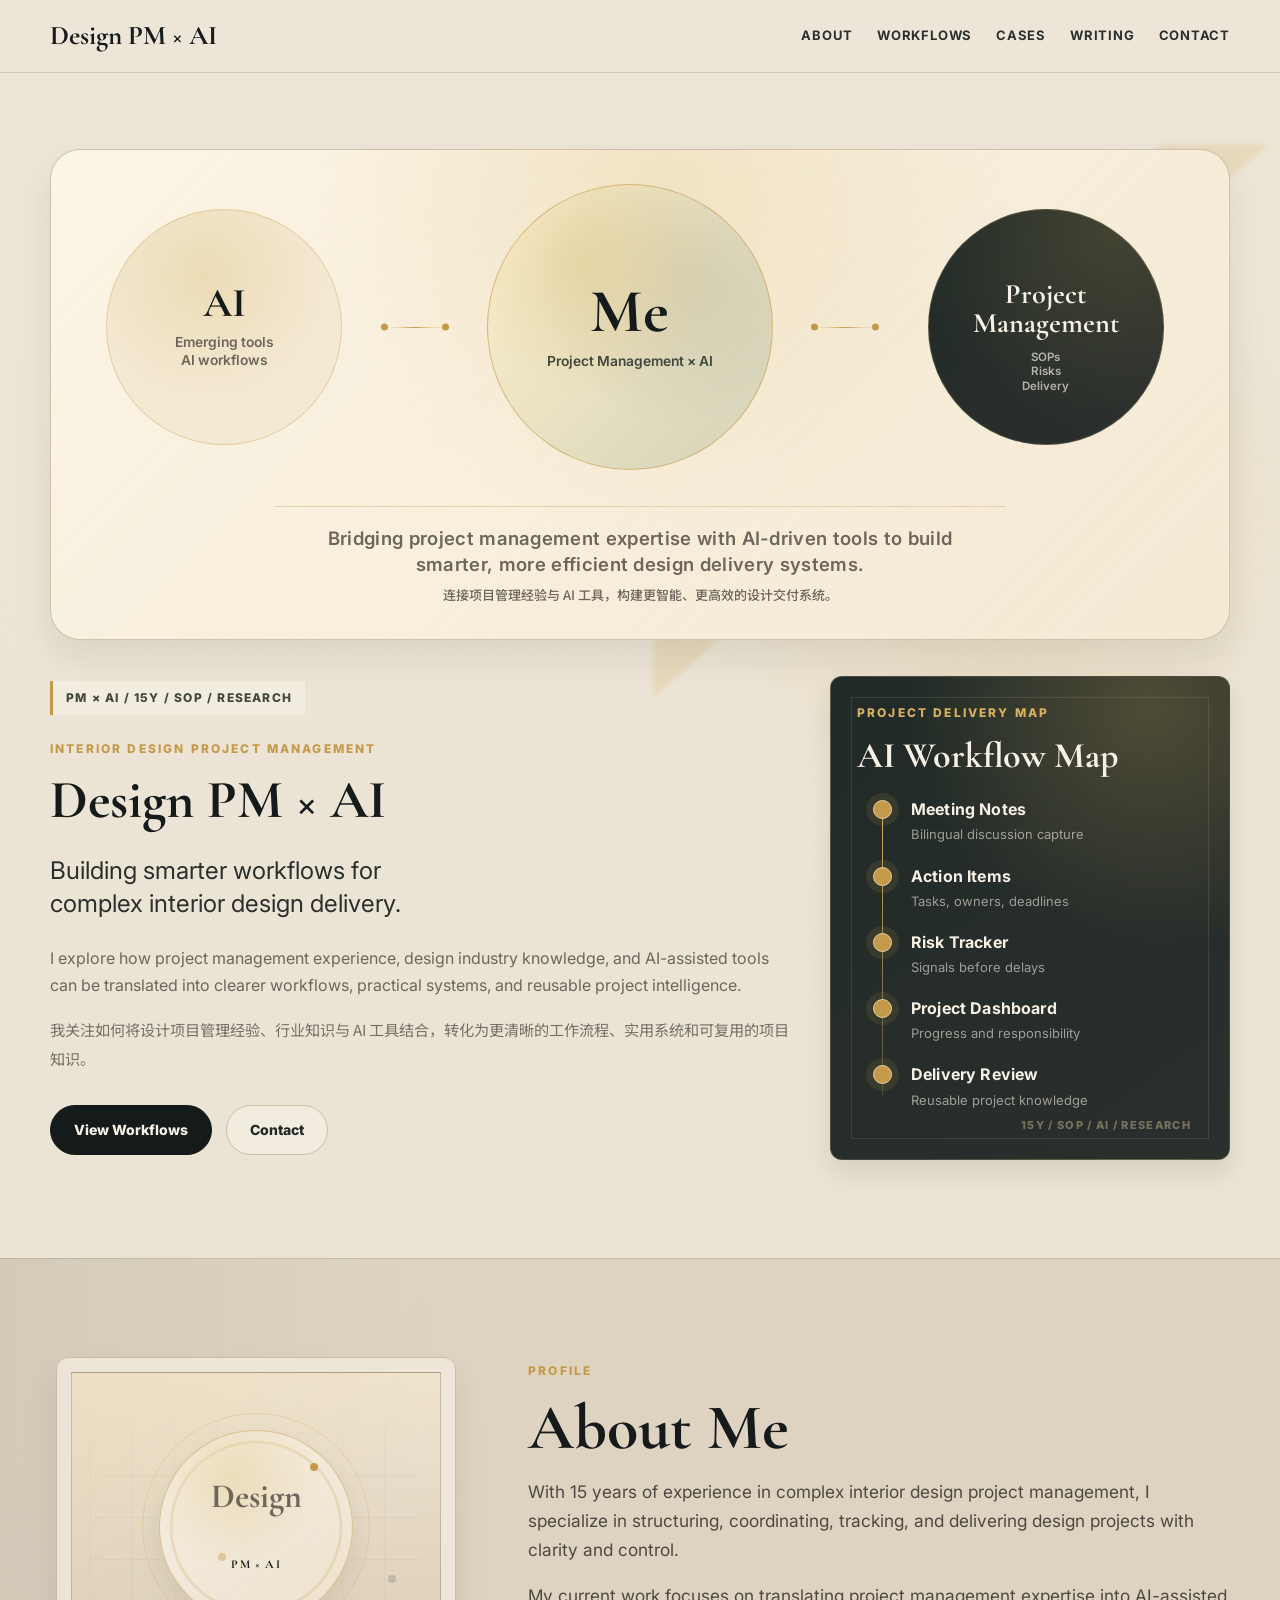
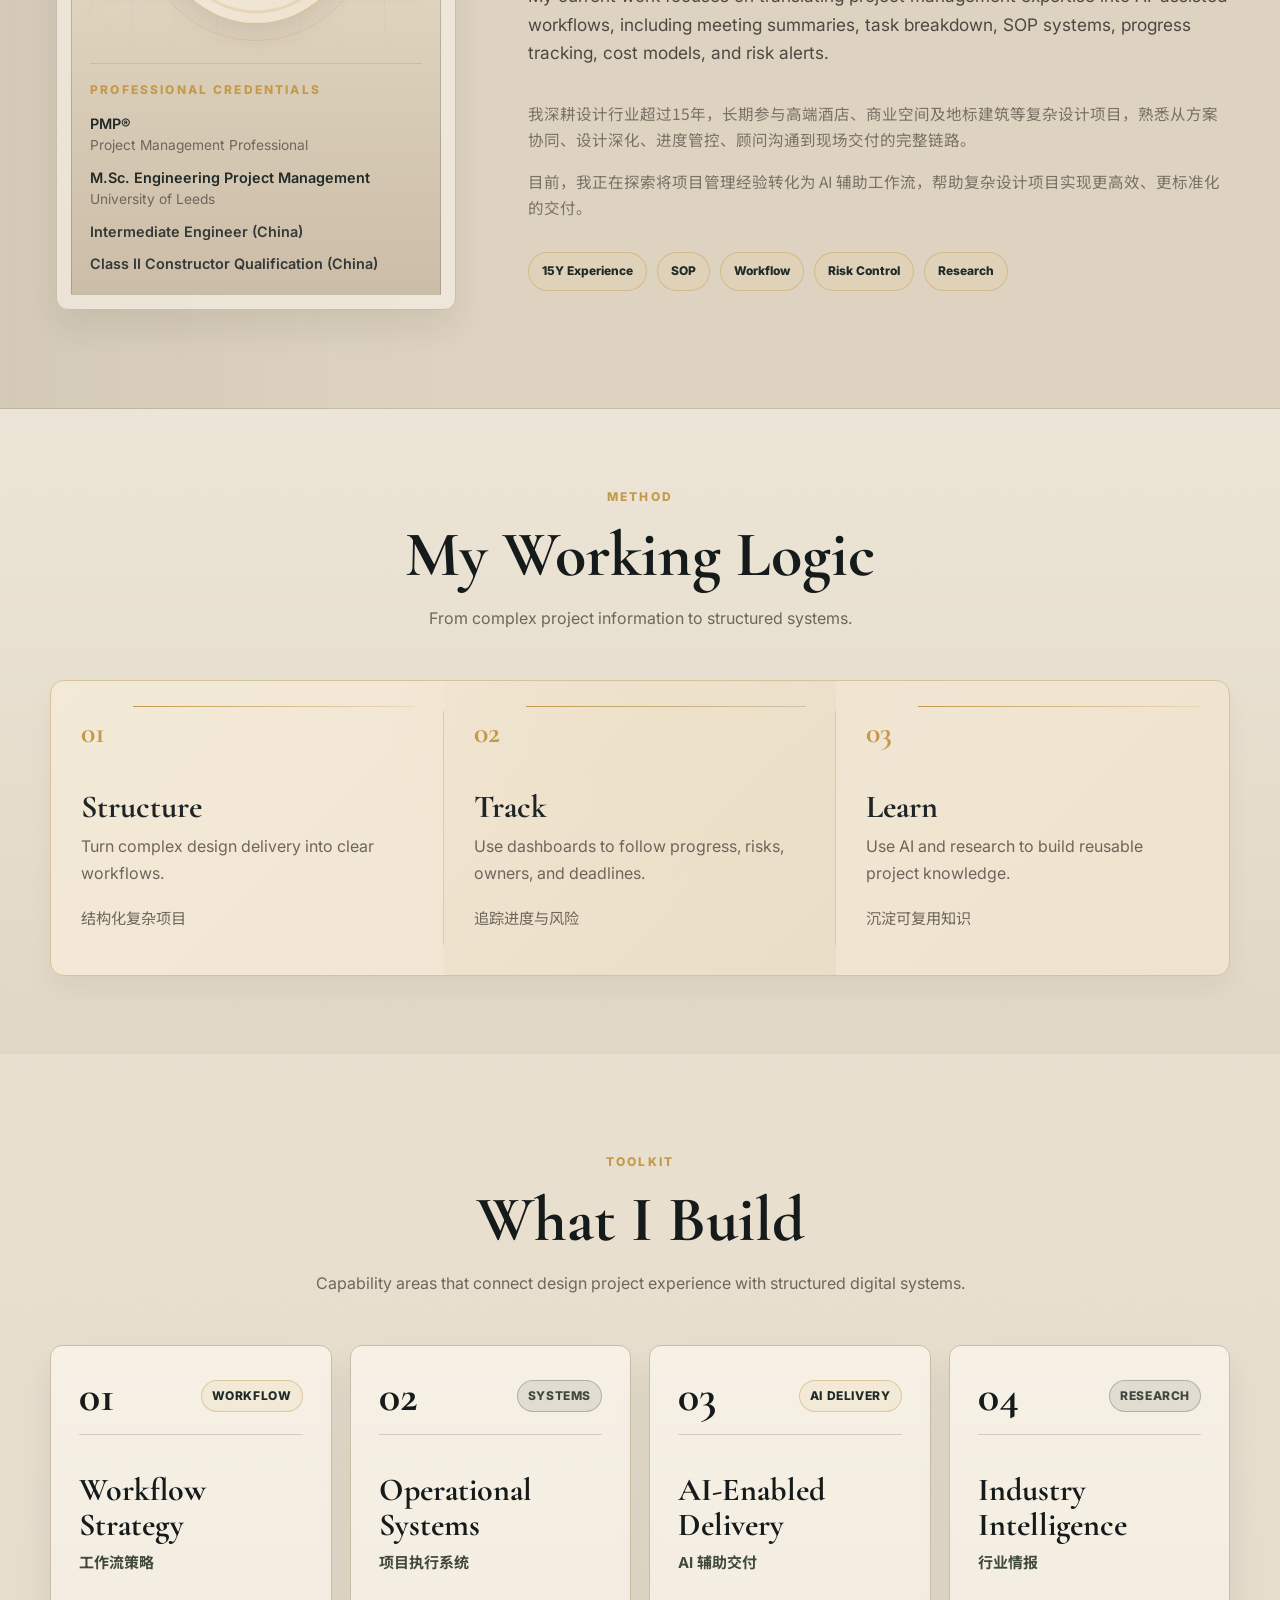
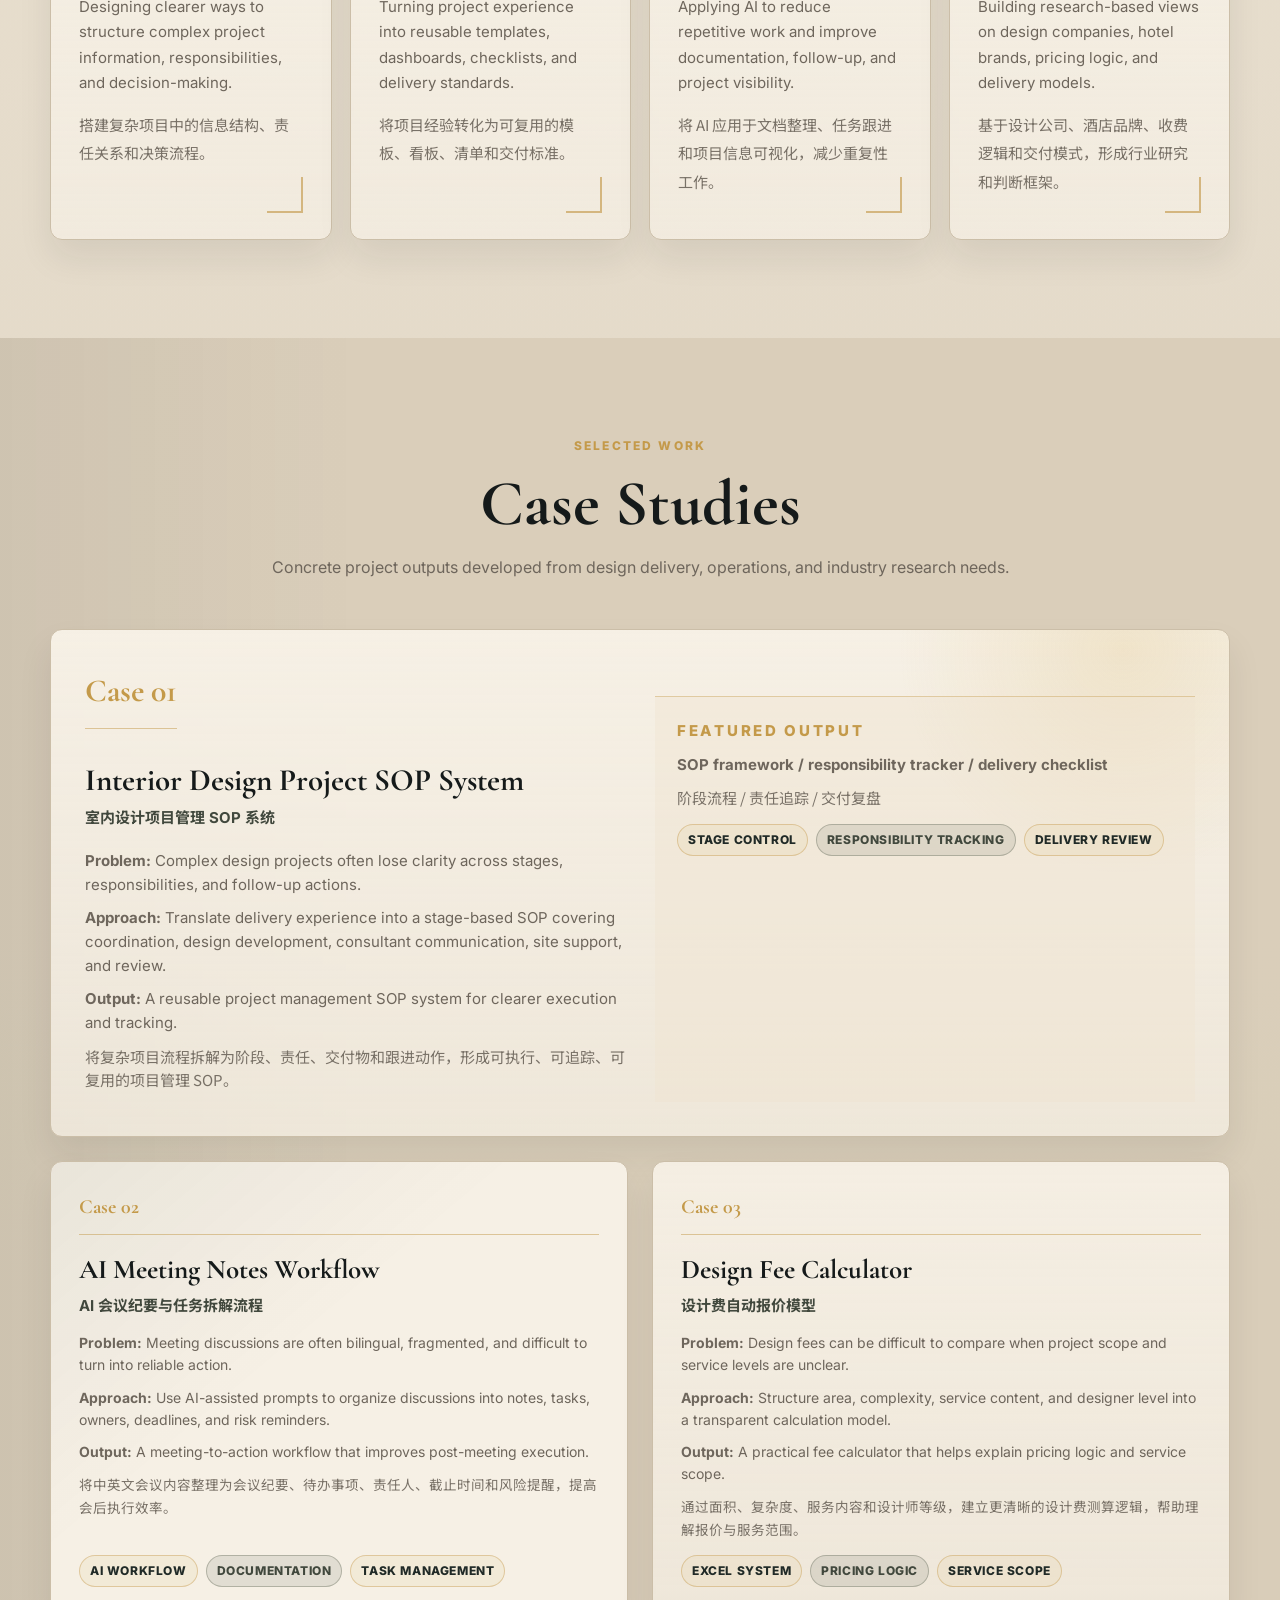
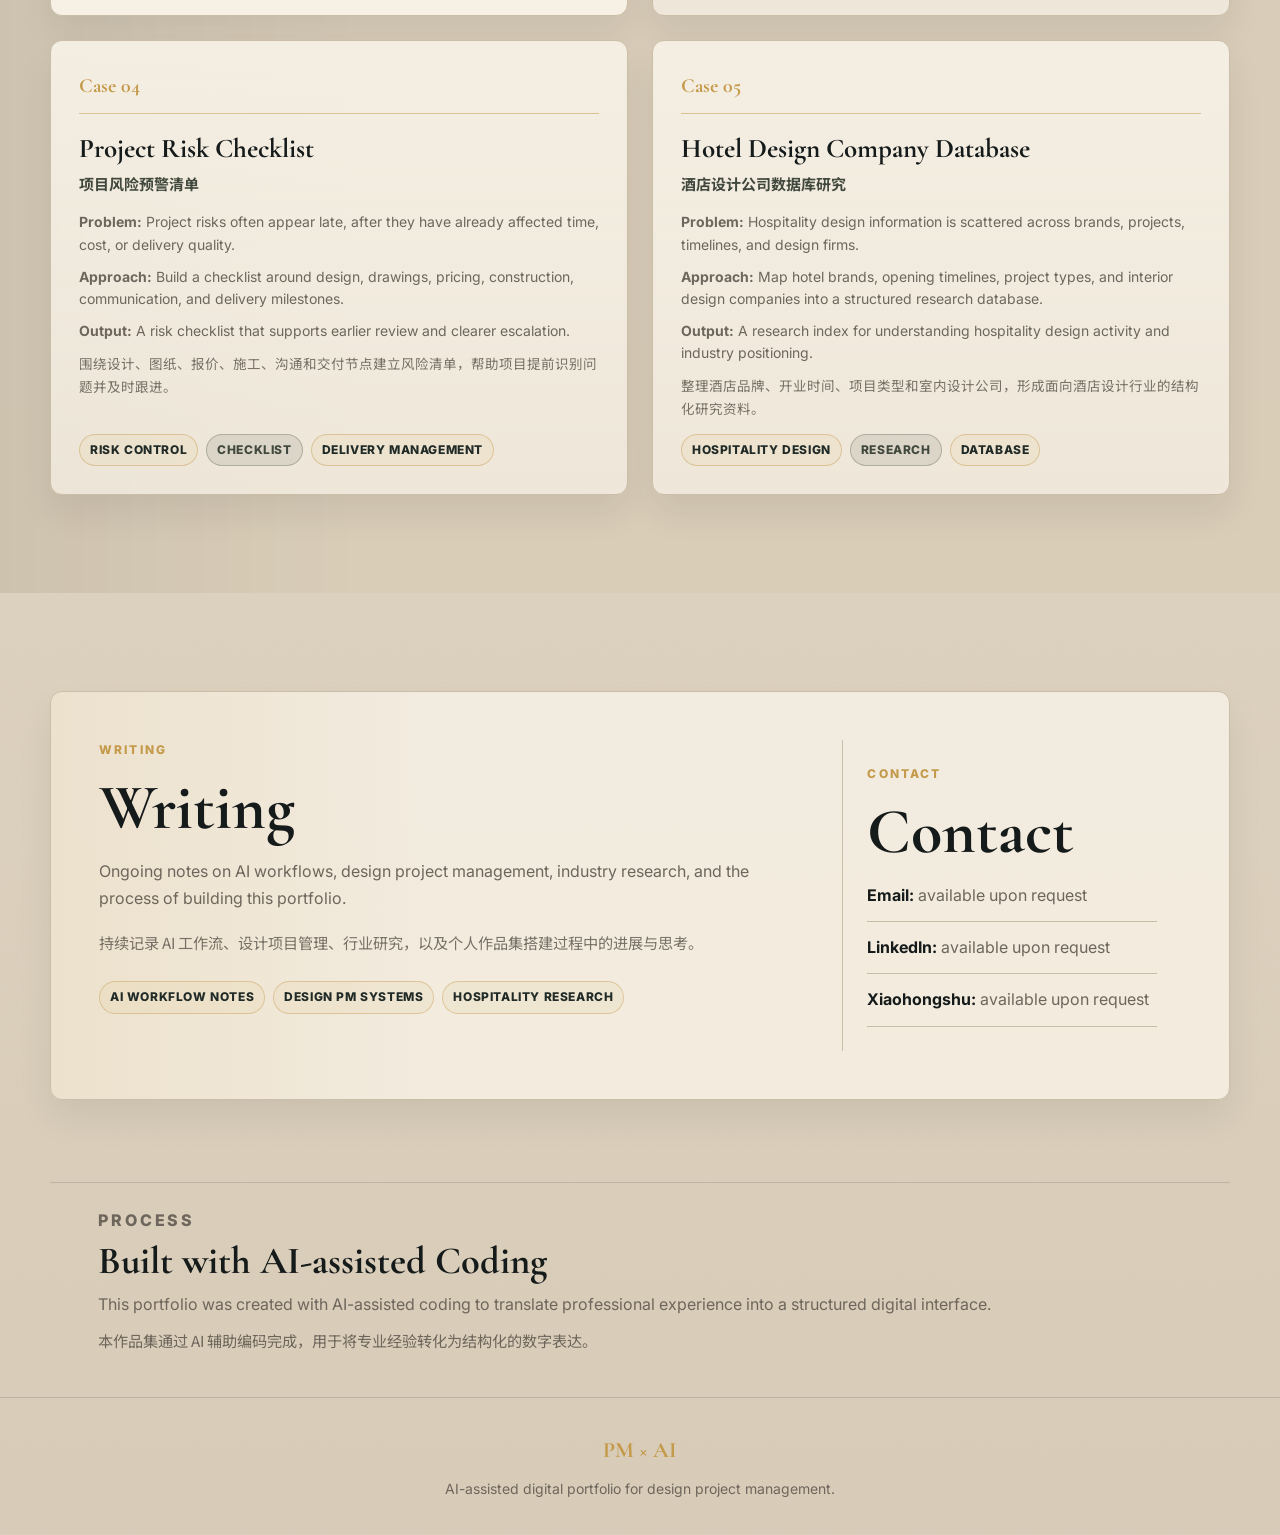
==== commit 1fe734b5: "Update portfolio layout" ====
--- a/index.html
+++ b/index.html
@@ -102,27 +102,34 @@
 
     <section id="about" class="section about-section">
       <div class="container about-grid">
-        <div class="portrait-card">
-          <div class="portrait-placeholder portrait-system" aria-label="Design PM and AI personal system diagram">
-            <div class="portrait-visual">
-              <div class="portrait-grid" aria-hidden="true"></div>
-              <div class="system-mark" aria-hidden="true">
-                <span>Design</span>
-                <strong>PM × AI</strong>
+        <div class="about-left-column">
+          <div class="portrait-card">
+            <div class="portrait-placeholder portrait-system" aria-label="Design PM and AI personal system diagram">
+              <div class="portrait-visual">
+                <div class="portrait-grid" aria-hidden="true"></div>
+                <div class="system-mark" aria-hidden="true">
+                  <span>Design</span>
+                  <strong>PM × AI</strong>
+                </div>
               </div>
-            </div>
-            <div class="portrait-caption">
-              <div class="system-strip" aria-label="System keywords">
-                <span>15Y</span>
-                <span>SOP</span>
-                <span>Workflow</span>
-                <span>Risk</span>
-                <span>Research</span>
-              </div>
-              <div class="system-caption-text">
-                <strong>Design Delivery System</strong>
-                <p class="system-caption-en">Project management experience translated into AI-assisted workflows.</p>
-                <p class="system-caption-cn">将项目管理经验转化为 AI 辅助工作流。</p>
+              <div class="profile-credentials">
+                <div class="profile-credentials-label">PROFESSIONAL CREDENTIALS</div>
+                <div class="profile-credentials-list">
+                  <div class="profile-credential-item">
+                    <div class="profile-credential-title">PMP®</div>
+                    <div class="profile-credential-desc">Project Management Professional</div>
+                  </div>
+                  <div class="profile-credential-item">
+                    <div class="profile-credential-title">M.Sc. Engineering Project Management</div>
+                    <div class="profile-credential-desc">University of Leeds</div>
+                  </div>
+                  <div class="profile-credential-item profile-credential-single">
+                    <div class="profile-credential-title">Intermediate Engineer (China)</div>
+                  </div>
+                  <div class="profile-credential-item profile-credential-single">
+                    <div class="profile-credential-title">Class II Constructor Qualification (China)</div>
+                  </div>
+                </div>
               </div>
             </div>
           </div>
@@ -131,23 +138,22 @@
         <div class="content-flow">
           <p class="eyebrow">Profile</p>
           <h2>About Me</h2>
-          <p>
-            With 15 years of experience in interior design project management, I work at the intersection of interior design, AI workflows, and delivery systems.
+          <p class="about-copy-en">
+            With 15 years of experience in complex interior design project management, I specialize in structuring, coordinating, tracking, and delivering design projects with clarity and control.
           </p>
-          <p>
-            My focus is not only on design output, but on how complex projects are structured, coordinated, tracked, and delivered with clarity and control.
+          <p class="about-copy-en">
+            My current work focuses on translating project management expertise into <span class="nowrap">AI-assisted</span> workflows, including meeting summaries, task breakdown, SOP systems, progress tracking, cost models, and risk alerts.
           </p>
-          <p class="cn-text">
-            我深耕设计行业超过15年，拥有丰富的项目管理经验，长期参与高端酒店、商业空间及地标建筑等复杂设计项目，熟悉从方案协调、设计深化、进度管控、顾问沟通到现场交付的完整链路。
-          </p>
-          <p class="cn-text">
-            目前，我正在探索 AI 在会议纪要、任务拆解、SOP、进度管理、报价模型和风险预警中的实际应用，帮助复杂设计项目实现更高效、更标准化的交付。
-          </p>
-          <div class="badge-row" aria-label="Professional focus areas">
-            <span>15 Years Experience</span>
-            <span>Interior Design PM</span>
-            <span>AI Workflow</span>
-            <span>Delivery Systems</span>
+          <div class="about-copy-cn">
+            <p>我深耕设计行业超过15年，长期参与高端酒店、商业空间及地标建筑等复杂设计项目，熟悉从方案协同、设计深化、进度管控、顾问沟通到现场交付的完整链路。</p>
+            <p>目前，我正在探索将项目管理经验转化为 AI 辅助工作流，帮助复杂设计项目实现更高效、更标准化的交付。</p>
+          </div>
+          <div class="badge-row about-capability-tags" aria-label="Capability themes">
+            <span>15Y Experience</span>
+            <span>SOP</span>
+            <span>Workflow</span>
+            <span>Risk Control</span>
+            <span>Research</span>
           </div>
         </div>
       </div>
--- a/style.css
+++ b/style.css
@@ -13,6 +13,7 @@
   --olive: #6e7463;
   --dark-olive: #41483d;
   --shadow-soft: 0 18px 34px rgba(21, 26, 26, 0.08);
+  --side-visual-card-width: 400px;
   --heading-font: "Cormorant Garamond", "Noto Serif SC", Georgia, serif;
   --body-font: "Inter", "Noto Sans SC", system-ui, -apple-system, BlinkMacSystemFont, "Segoe UI", sans-serif;
 }
@@ -212,6 +213,13 @@
   line-height: 1.28;
 }
 
+@media (min-width: 1061px) {
+  .system-side:nth-of-type(5) span,
+  .system-side:nth-of-type(5) small {
+    transform: translateY(10px);
+  }
+}
+
 .system-center {
   max-width: 286px;
   display: grid;
@@ -457,8 +465,8 @@
 
 @media (min-width: 1061px) {
   .workflow-map {
-    width: min(112%, 420px);
-    max-width: none;
+    width: var(--side-visual-card-width);
+    max-width: var(--side-visual-card-width);
   }
 }
 
@@ -552,7 +560,7 @@
   position: relative;
   background:
     linear-gradient(90deg, rgba(21, 26, 26, 0.05), transparent 35%),
-    rgba(216, 204, 184, 0.74);
+    rgba(216, 204, 184, 0.64);
   border-top: 1px solid rgba(21, 26, 26, 0.12);
   border-bottom: 1px solid rgba(21, 26, 26, 0.12);
 }
@@ -566,12 +574,27 @@
 
 @media (min-width: 1061px) {
   .about-grid .content-flow {
-    padding-top: 20px;
-  }
+    padding-top: 4px;
+  }
+
+  .about-left-column {
+    width: var(--side-visual-card-width);
+    max-width: var(--side-visual-card-width);
+    justify-self: center;
+  }
+
+  .portrait-card {
+    width: 100%;
+  }
+}
+
+.about-left-column {
+  display: grid;
+  align-content: start;
 }
 
 .portrait-card {
-  padding: 18px;
+  padding: 14px;
   border-radius: 12px;
   background: rgba(246, 240, 229, 0.68);
 }
@@ -579,9 +602,9 @@
 .portrait-placeholder {
   position: relative;
   display: grid;
-  grid-template-rows: minmax(300px, auto) auto;
+  grid-template-rows: minmax(272px, auto) auto;
   min-height: 0;
-  padding: 22px 22px 24px;
+  padding: 18px 18px 20px;
   border: 1px solid rgba(21, 26, 26, 0.18);
   background:
     linear-gradient(150deg, rgba(229, 210, 160, 0.28), transparent 38%),
@@ -597,7 +620,7 @@
   position: relative;
   display: grid;
   place-items: center;
-  min-height: 300px;
+  min-height: 272px;
   overflow: hidden;
 }
 
@@ -617,7 +640,7 @@
   z-index: 1;
   display: grid;
   place-items: center;
-  width: min(70%, 250px);
+  width: min(60%, 194px);
   aspect-ratio: 1;
   padding: 28px;
   border: 1px solid rgba(196, 154, 74, 0.5);
@@ -665,13 +688,13 @@
 
 .system-mark span {
   color: var(--text-muted);
-  font-size: clamp(30px, 3vw, 42px);
+  font-size: clamp(28px, 2.65vw, 38px);
   line-height: 0.95;
 }
 
 .system-mark strong {
   color: var(--mountain-gold);
-  font-size: clamp(30px, 3.2vw, 44px);
+  font-size: clamp(26px, 2.55vw, 36px);
   font-weight: 700;
   line-height: 1;
 }
@@ -680,8 +703,8 @@
   position: relative;
   z-index: 2;
   display: grid;
-  gap: 12px;
-  padding-top: 14px;
+  gap: 9px;
+  padding-top: 12px;
   padding-bottom: 2px;
   border-top: 1px solid rgba(196, 154, 74, 0.42);
 }
@@ -689,7 +712,7 @@
 .system-strip {
   display: flex;
   flex-wrap: wrap;
-  gap: 6px;
+  gap: 5px;
   color: var(--ink-black);
   font-size: 10px;
   font-weight: 800;
@@ -701,8 +724,8 @@
 .system-strip span {
   display: inline-flex;
   align-items: center;
-  min-height: 24px;
-  padding: 4px 8px;
+  min-height: 22px;
+  padding: 3px 7px;
   border: 1px solid rgba(196, 154, 74, 0.34);
   border-radius: 999px;
   background: rgba(246, 240, 229, 0.62);
@@ -723,6 +746,10 @@
 .system-caption-en,
 .system-caption-cn {
   margin: 0;
+}
+
+.system-caption-en {
+  color: var(--text-muted);
 }
 
 .system-caption-cn {
@@ -743,6 +770,43 @@
 
 .content-flow p:last-of-type {
   margin-bottom: 0;
+}
+
+.content-flow {
+  max-width: 700px;
+  text-align: left;
+}
+
+.about-copy-en {
+  max-width: 700px;
+  color: rgba(61, 58, 52, 0.9);
+  font-size: clamp(17px, 1.35vw, 18px);
+  line-height: 1.66;
+  hyphens: none;
+  overflow-wrap: normal;
+  word-break: normal;
+}
+
+.about-copy-en + .about-copy-en {
+  margin-top: 1.1rem;
+}
+
+.about-copy-cn {
+  display: grid;
+  gap: 0.95rem;
+  max-width: 700px;
+  margin-top: 2rem;
+}
+
+.about-copy-cn p {
+  margin: 0;
+  color: rgba(110, 102, 92, 0.9);
+  font-family: "Noto Sans SC", var(--body-font);
+  font-size: clamp(15.5px, 1.12vw, 16.5px);
+  line-height: 1.7;
+  hyphens: none;
+  overflow-wrap: normal;
+  word-break: normal;
 }
 
 .badge-row {
@@ -765,6 +829,103 @@
 .badge-row span {
   padding: 8px 13px;
   border-radius: 999px;
+}
+
+.about-capability-tags {
+  max-width: 700px;
+  margin-top: 2rem;
+}
+
+.about-credentials {
+  margin-top: 2.75rem;
+}
+
+.about-credentials-label {
+  color: var(--mountain-gold);
+  font-size: 12px;
+  font-weight: 800;
+  letter-spacing: 0.18em;
+  text-transform: uppercase;
+}
+
+.credential-grid {
+  display: grid;
+  grid-template-columns: repeat(2, minmax(0, 1fr));
+  gap: 14px;
+  margin-top: 0.85rem;
+}
+
+.credential-card {
+  min-height: 106px;
+  padding: 17px 18px;
+  border: 1px solid rgba(196, 154, 74, 0.32);
+  border-radius: 10px;
+  background:
+    linear-gradient(145deg, rgba(246, 240, 229, 0.74), rgba(239, 227, 207, 0.46));
+  box-shadow: 0 10px 20px rgba(21, 26, 26, 0.035);
+}
+
+.credential-title {
+  margin-bottom: 8px;
+  color: var(--ink-black);
+  font-family: var(--heading-font);
+  font-size: 24px;
+  font-weight: 700;
+  line-height: 1.05;
+}
+
+.credential-desc {
+  color: var(--text-muted);
+  font-size: 13.5px;
+  line-height: 1.5;
+}
+
+.profile-credentials {
+  width: 100%;
+  margin-top: 0;
+  padding-top: 1rem;
+  border-top: 1px solid rgba(196, 154, 74, 0.35);
+}
+
+.profile-credentials-label {
+  color: var(--mountain-gold);
+  font-size: 12px;
+  font-weight: 800;
+  letter-spacing: 0.18em;
+  text-transform: uppercase;
+}
+
+.profile-credentials-list {
+  display: grid;
+  gap: 0.72rem;
+  margin: 0.85rem 0 0;
+  padding: 0;
+}
+
+.profile-credential-item {
+  display: grid;
+  gap: 0.14rem;
+}
+
+.profile-credential-title {
+  color: var(--ink-green);
+  font-size: 0.9rem;
+  font-weight: 600;
+  line-height: 1.42;
+}
+
+.profile-credential-desc {
+  color: var(--text-muted);
+  font-size: 0.86rem;
+  line-height: 1.45;
+}
+
+.profile-credential-single .profile-credential-title {
+  color: rgba(31, 37, 38, 0.88);
+}
+
+.nowrap {
+  white-space: nowrap;
 }
 
 .section-heading {
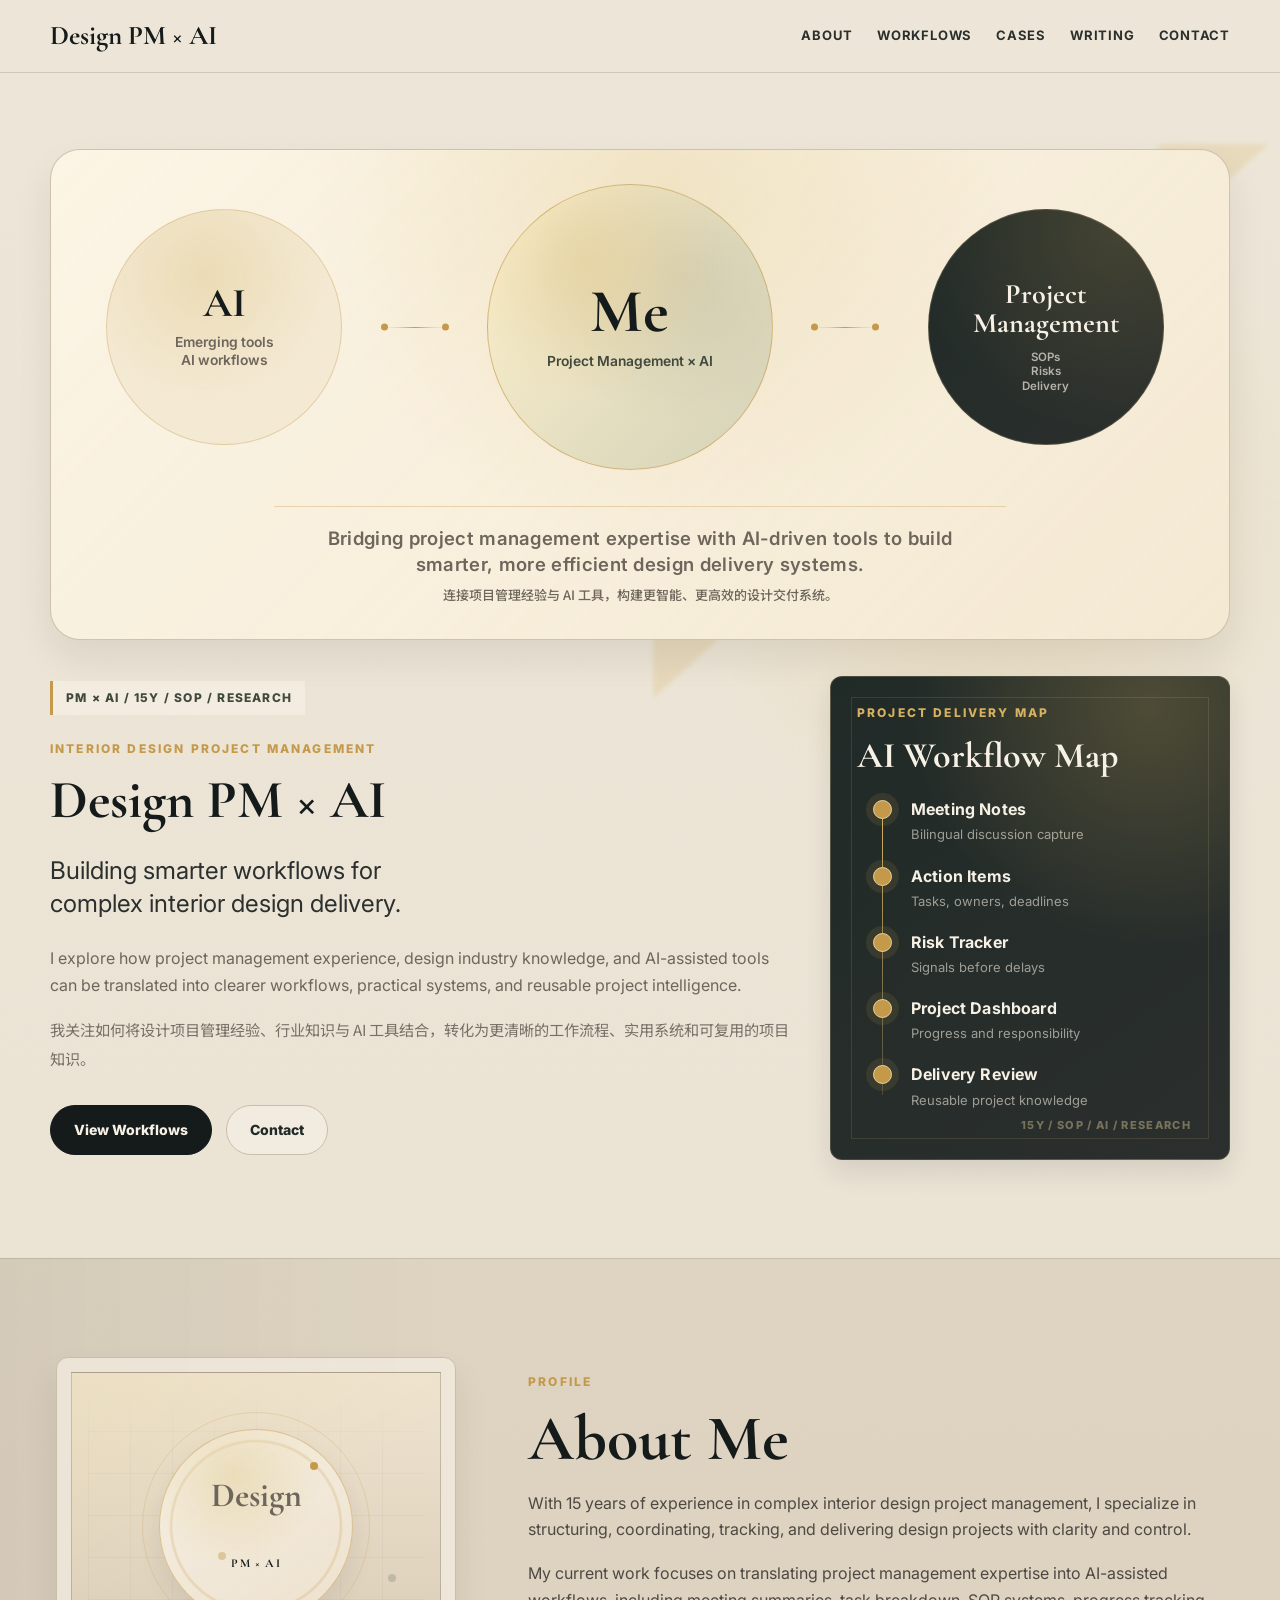
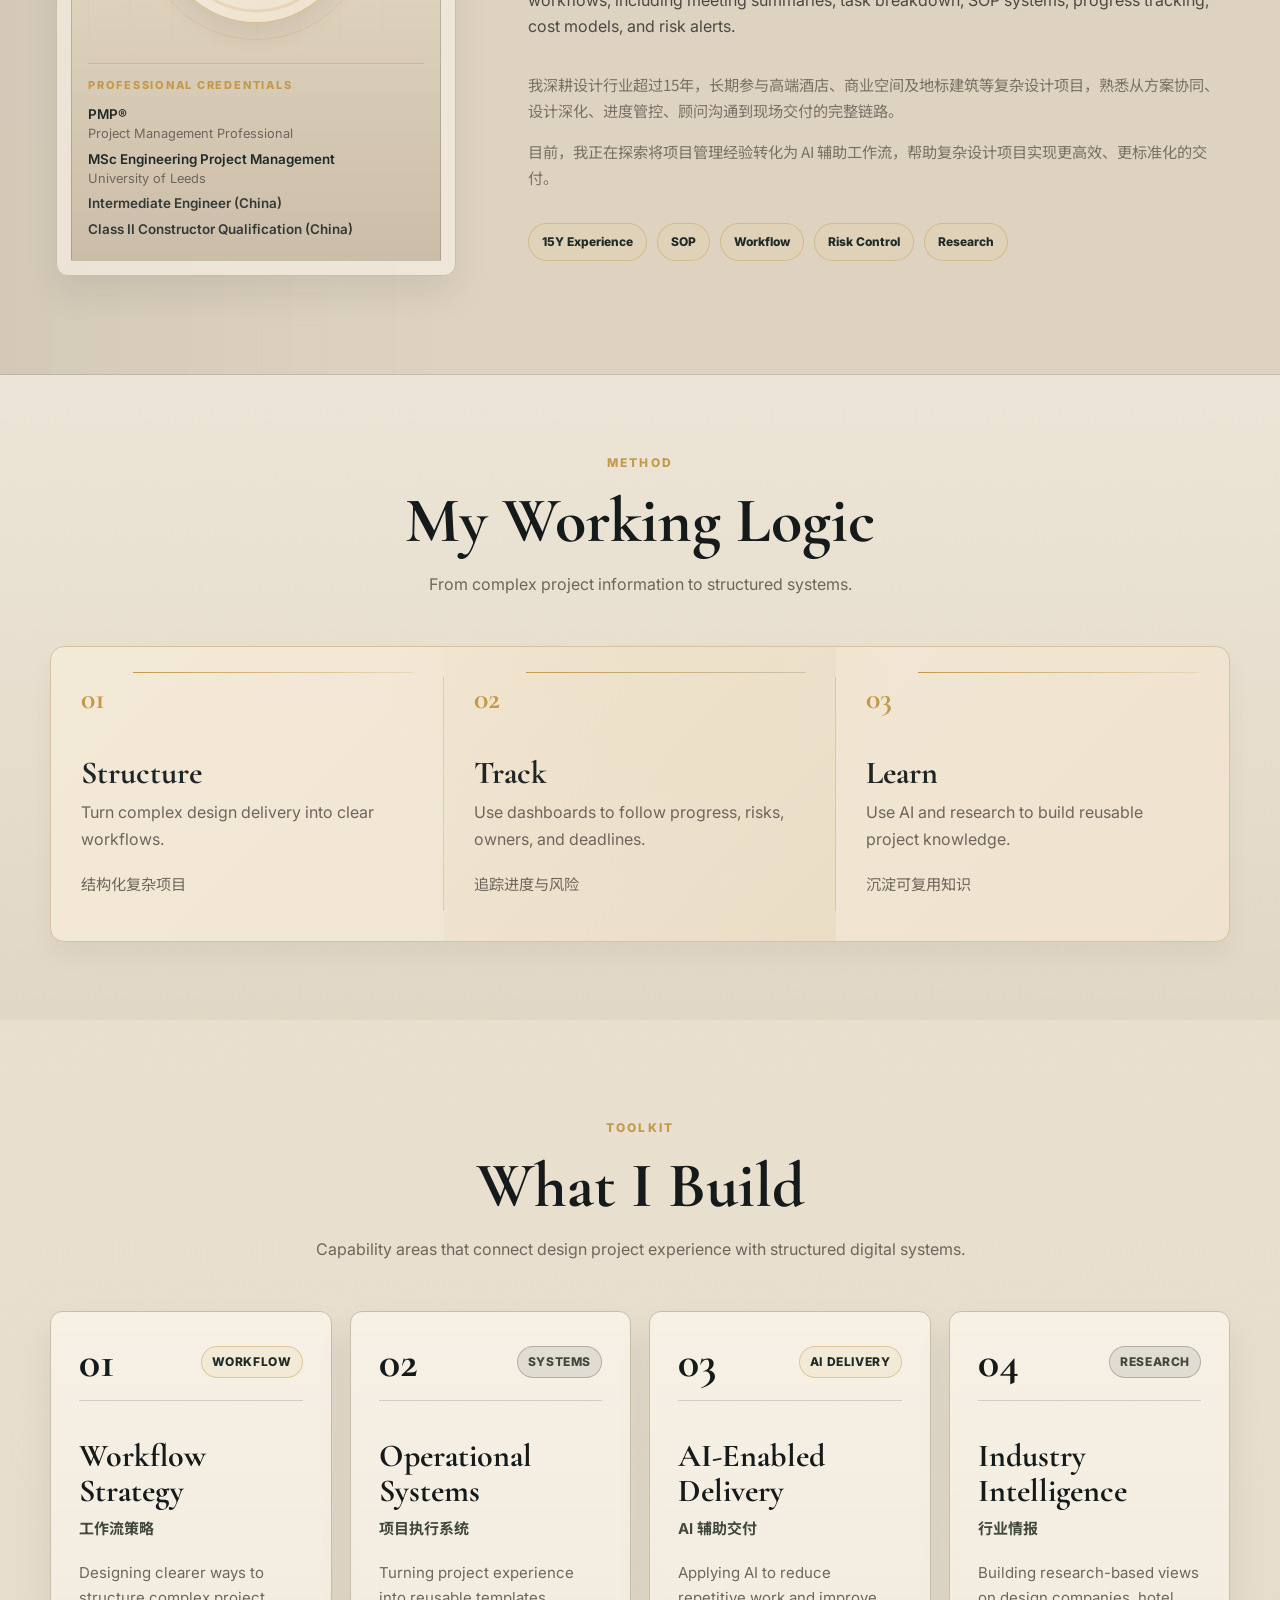
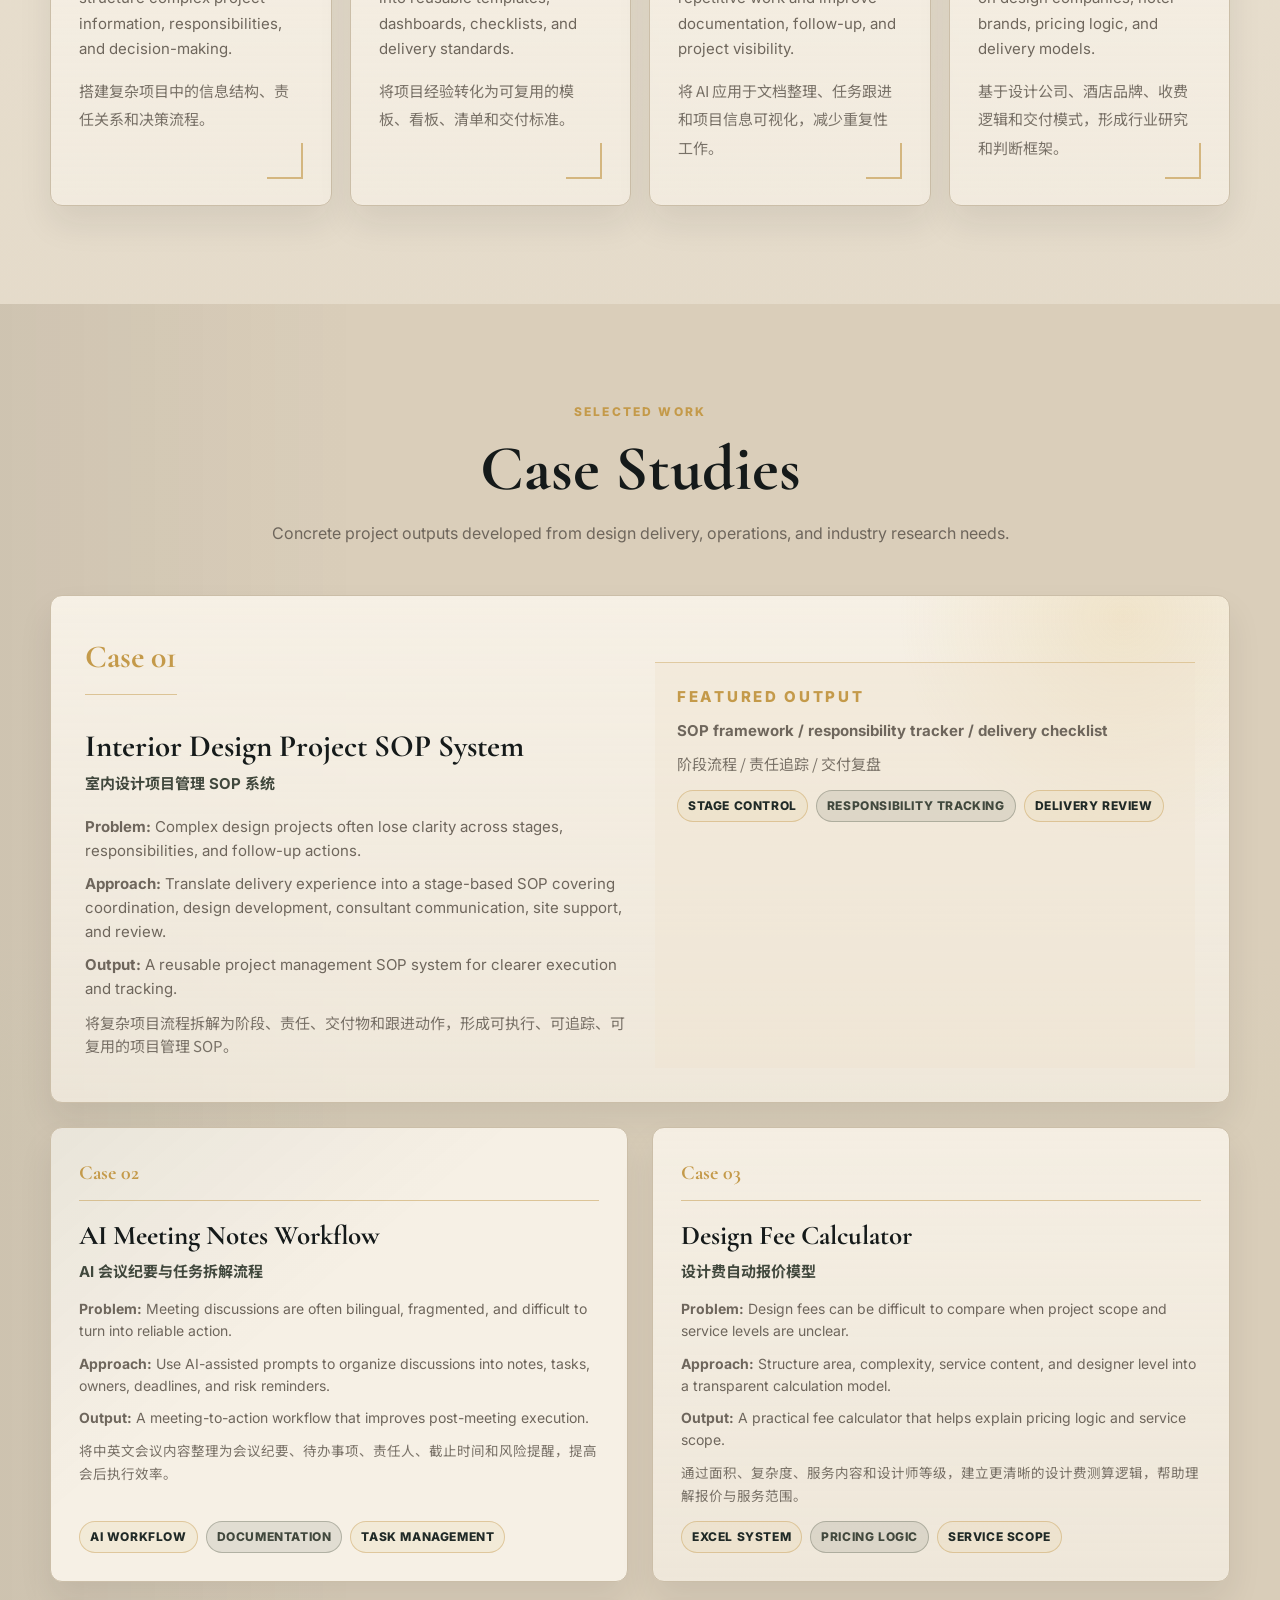
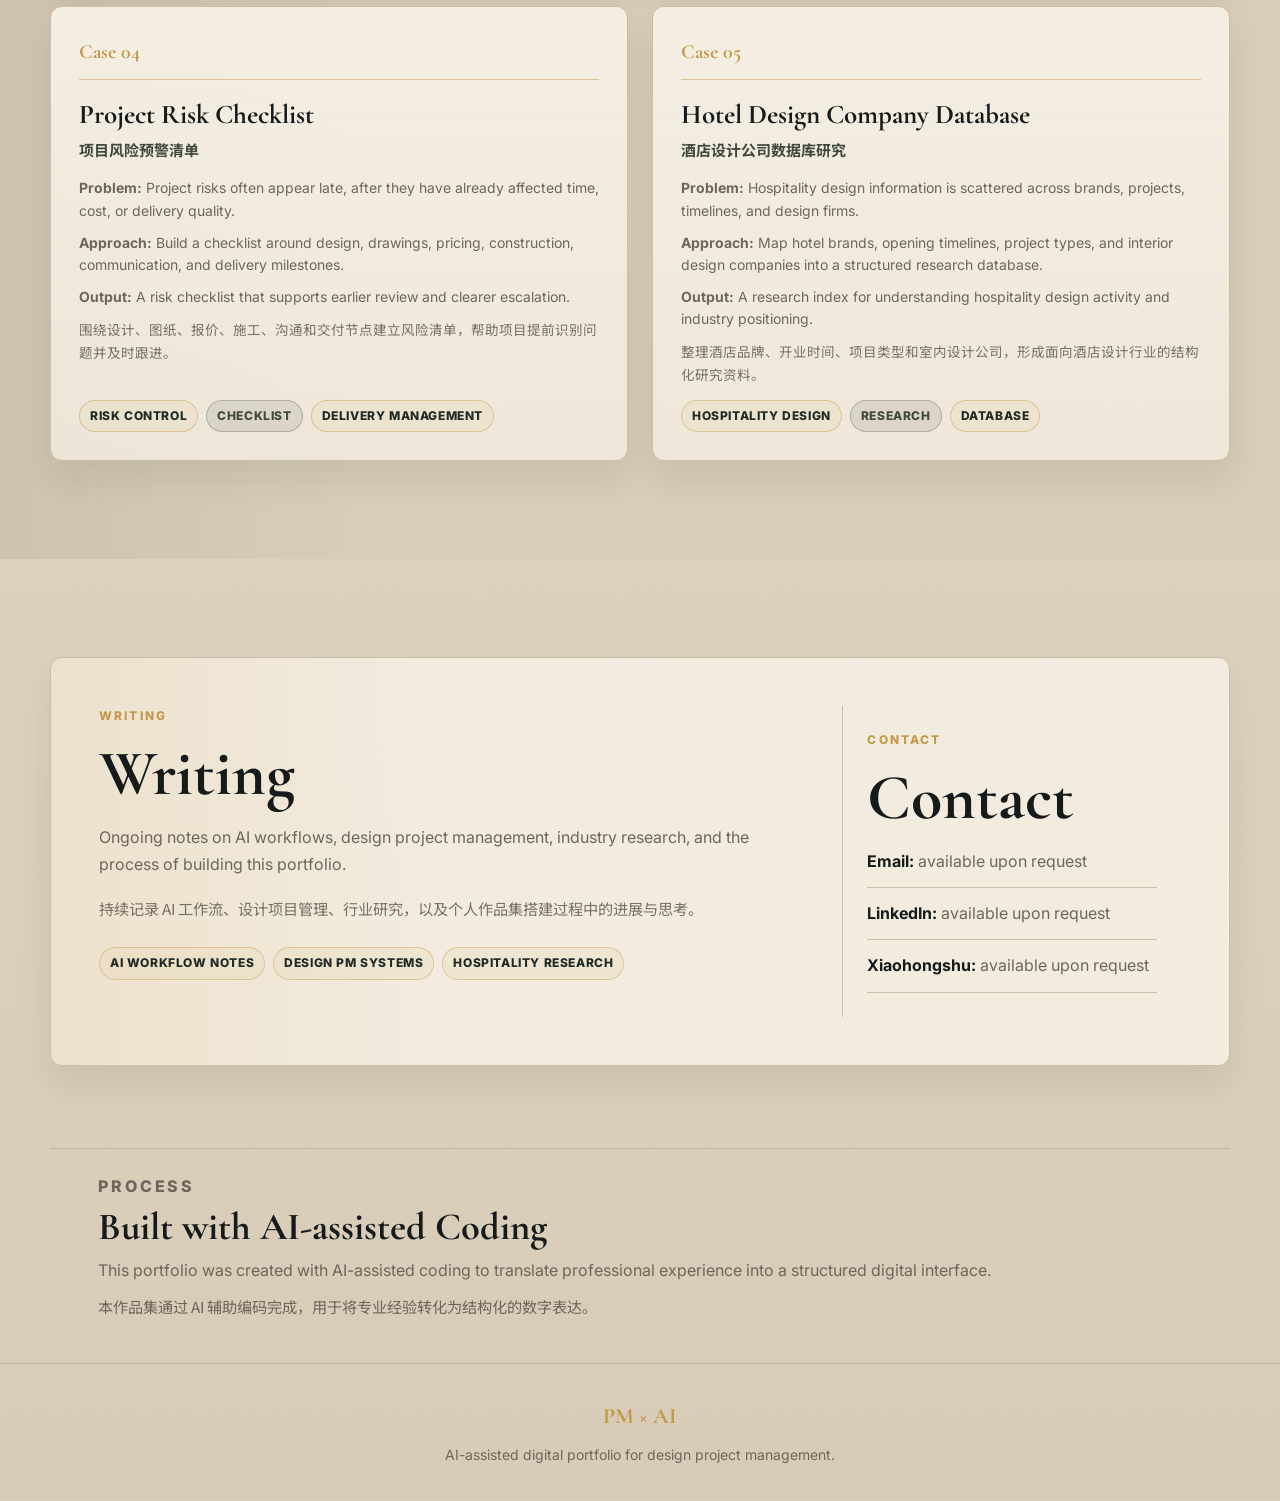
==== commit 92f2f007: "Update portfolio layout" ====
--- a/index.html
+++ b/index.html
@@ -120,7 +120,7 @@
                     <div class="profile-credential-desc">Project Management Professional</div>
                   </div>
                   <div class="profile-credential-item">
-                    <div class="profile-credential-title">M.Sc. Engineering Project Management</div>
+                    <div class="profile-credential-title">MSc Engineering Project Management</div>
                     <div class="profile-credential-desc">University of Leeds</div>
                   </div>
                   <div class="profile-credential-item profile-credential-single">
--- a/style.css
+++ b/style.css
@@ -574,7 +574,8 @@
 
 @media (min-width: 1061px) {
   .about-grid .content-flow {
-    padding-top: 4px;
+    align-self: center;
+    padding-top: 0;
   }
 
   .about-left-column {
@@ -602,9 +603,9 @@
 .portrait-placeholder {
   position: relative;
   display: grid;
-  grid-template-rows: minmax(272px, auto) auto;
+  grid-template-rows: minmax(274px, auto) auto;
   min-height: 0;
-  padding: 18px 18px 20px;
+  padding: 16px 16px 22px;
   border: 1px solid rgba(21, 26, 26, 0.18);
   background:
     linear-gradient(150deg, rgba(229, 210, 160, 0.28), transparent 38%),
@@ -620,7 +621,7 @@
   position: relative;
   display: grid;
   place-items: center;
-  min-height: 272px;
+  min-height: 274px;
   overflow: hidden;
 }
 
@@ -780,7 +781,7 @@
 .about-copy-en {
   max-width: 700px;
   color: rgba(61, 58, 52, 0.9);
-  font-size: clamp(17px, 1.35vw, 18px);
+  font-size: 16px;
   line-height: 1.66;
   hyphens: none;
   overflow-wrap: normal;
@@ -802,7 +803,7 @@
   margin: 0;
   color: rgba(110, 102, 92, 0.9);
   font-family: "Noto Sans SC", var(--body-font);
-  font-size: clamp(15.5px, 1.12vw, 16.5px);
+  font-size: 0.95rem;
   line-height: 1.7;
   hyphens: none;
   overflow-wrap: normal;
@@ -883,41 +884,41 @@
 .profile-credentials {
   width: 100%;
   margin-top: 0;
-  padding-top: 1rem;
+  padding-top: 0.8rem;
   border-top: 1px solid rgba(196, 154, 74, 0.35);
 }
 
 .profile-credentials-label {
   color: var(--mountain-gold);
-  font-size: 12px;
+  font-size: 11px;
   font-weight: 800;
-  letter-spacing: 0.18em;
+  letter-spacing: 0.16em;
   text-transform: uppercase;
 }
 
 .profile-credentials-list {
   display: grid;
-  gap: 0.72rem;
-  margin: 0.85rem 0 0;
+  gap: 0.5rem;
+  margin: 0.7rem 0 0;
   padding: 0;
 }
 
 .profile-credential-item {
   display: grid;
-  gap: 0.14rem;
+  gap: 0.08rem;
 }
 
 .profile-credential-title {
   color: var(--ink-green);
-  font-size: 0.9rem;
+  font-size: 0.84rem;
   font-weight: 600;
-  line-height: 1.42;
+  line-height: 1.32;
 }
 
 .profile-credential-desc {
   color: var(--text-muted);
-  font-size: 0.86rem;
-  line-height: 1.45;
+  font-size: 0.8rem;
+  line-height: 1.35;
 }
 
 .profile-credential-single .profile-credential-title {
@@ -1640,6 +1641,14 @@
     line-height: 1.75;
   }
 
+  .about-copy-en {
+    font-size: 15px;
+  }
+
+  .about-copy-cn p {
+    font-size: 14px;
+  }
+
   .hero-subtitle {
     font-size: 18px;
     line-height: 1.45;
